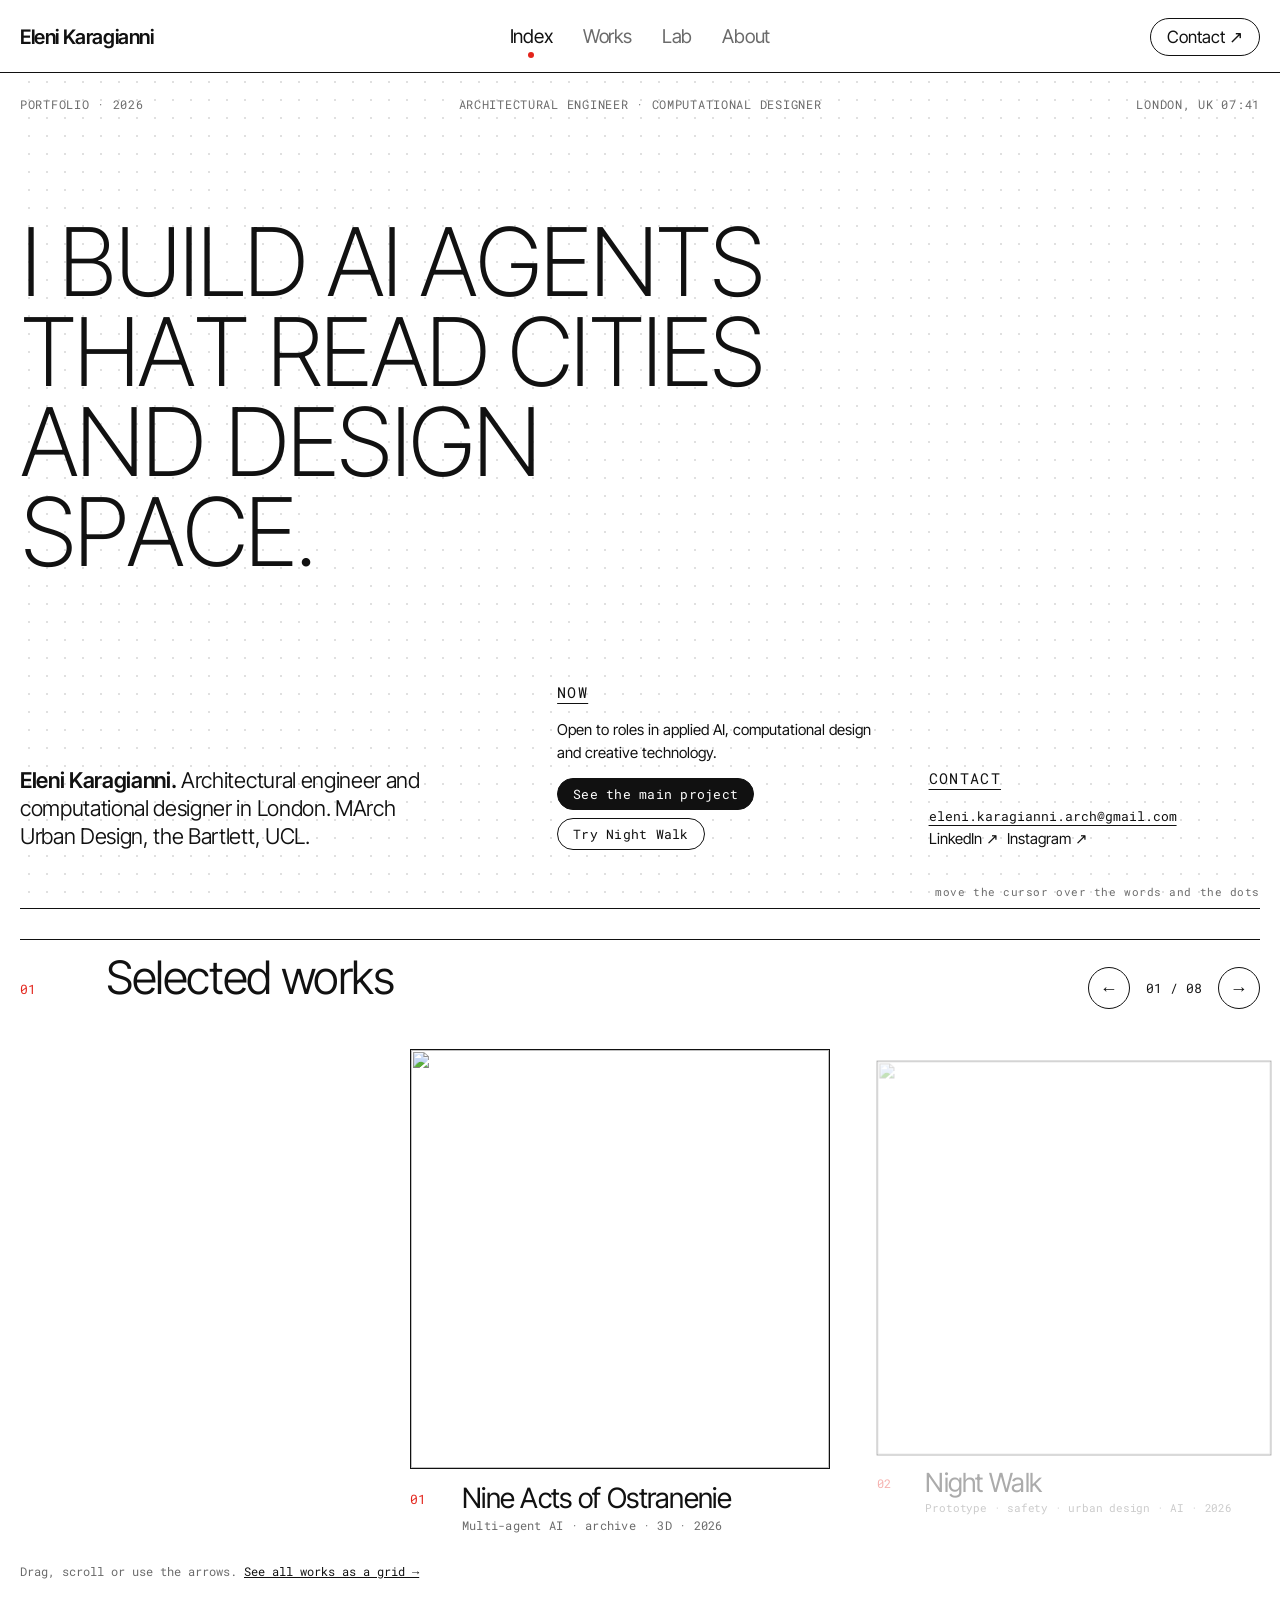
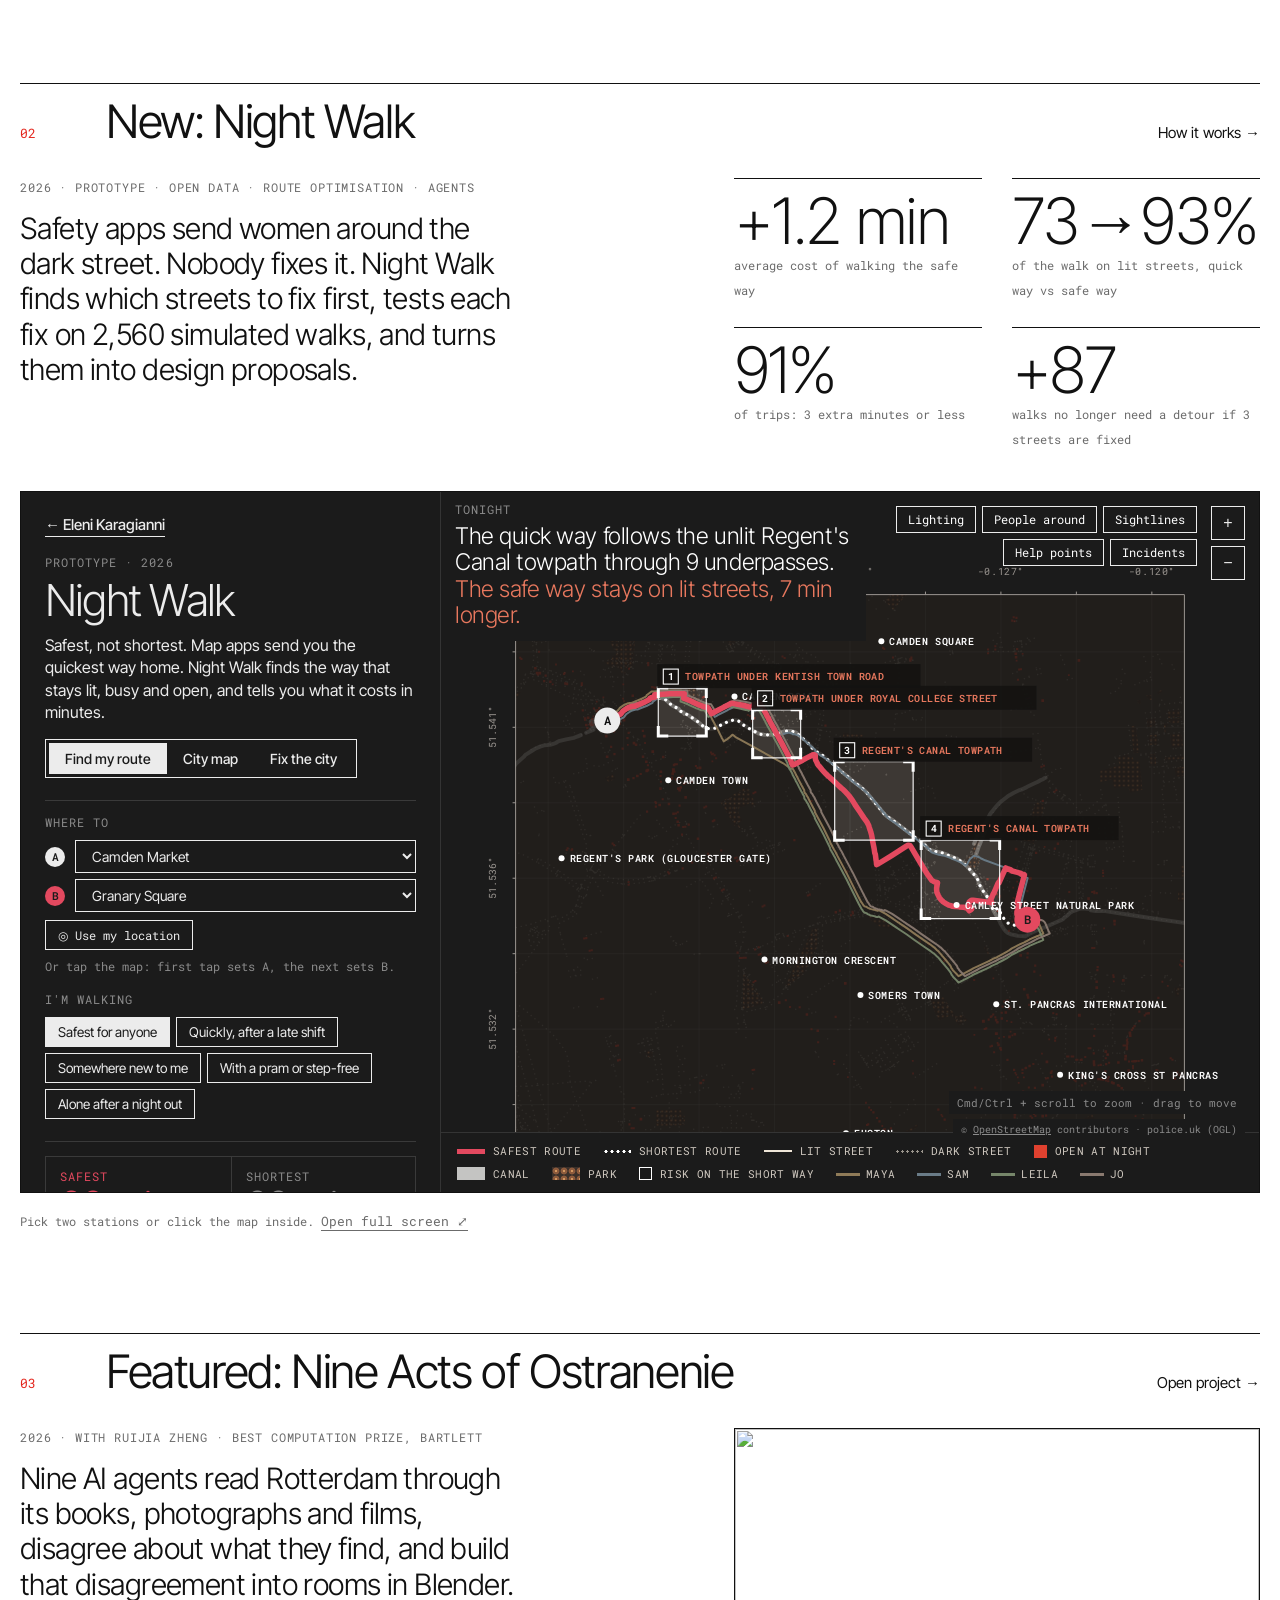
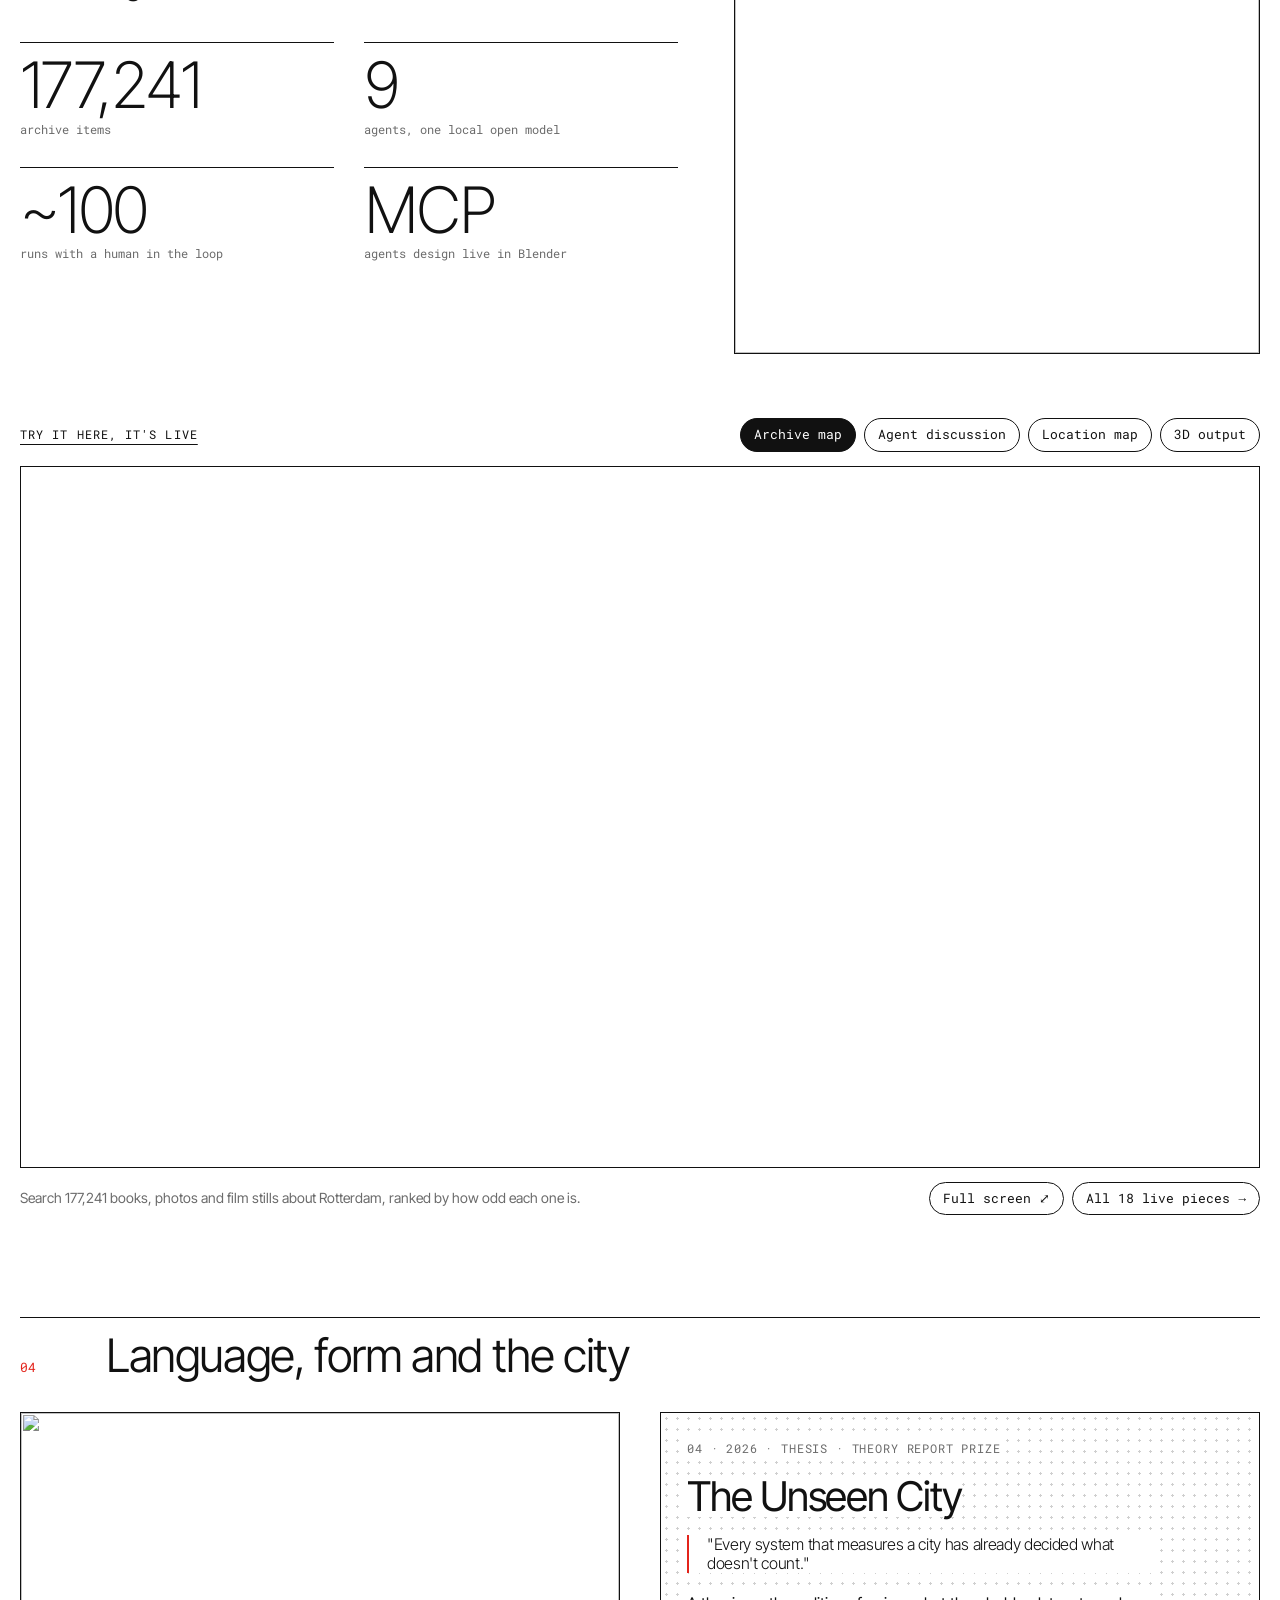
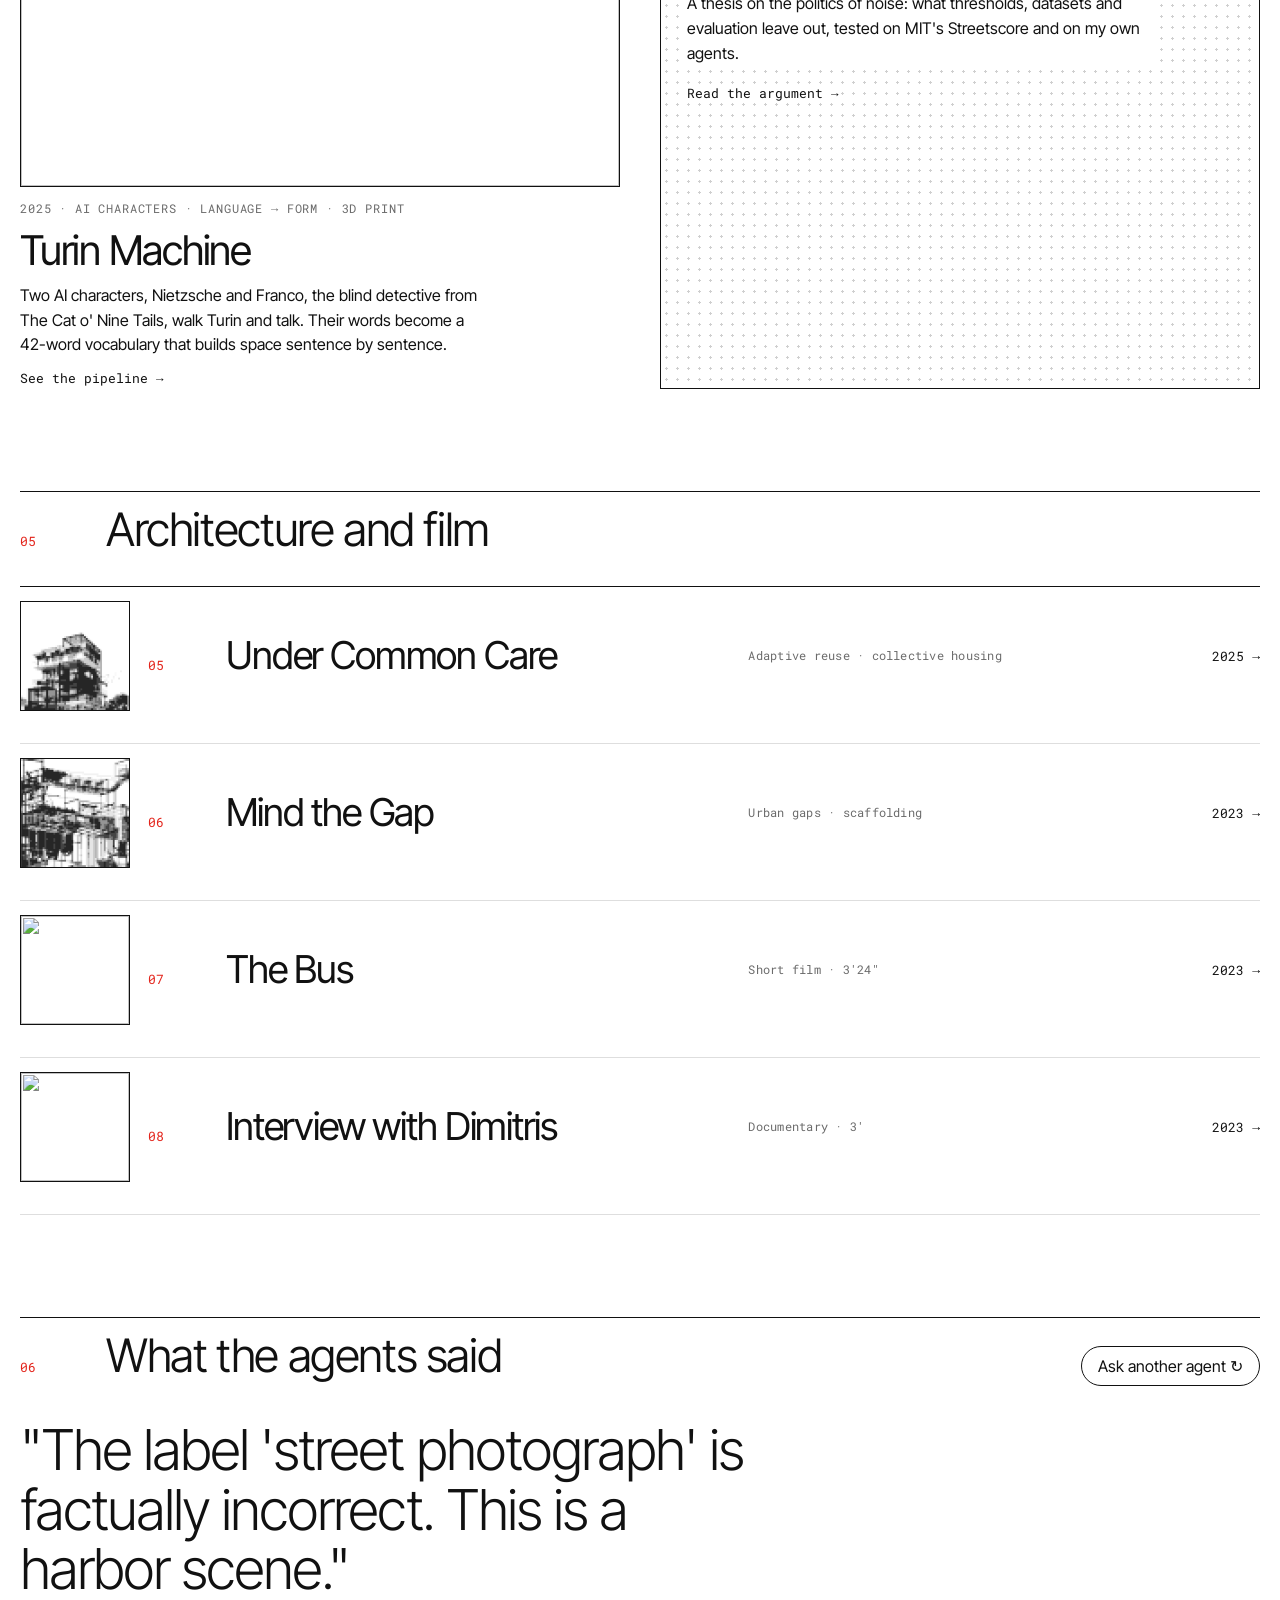
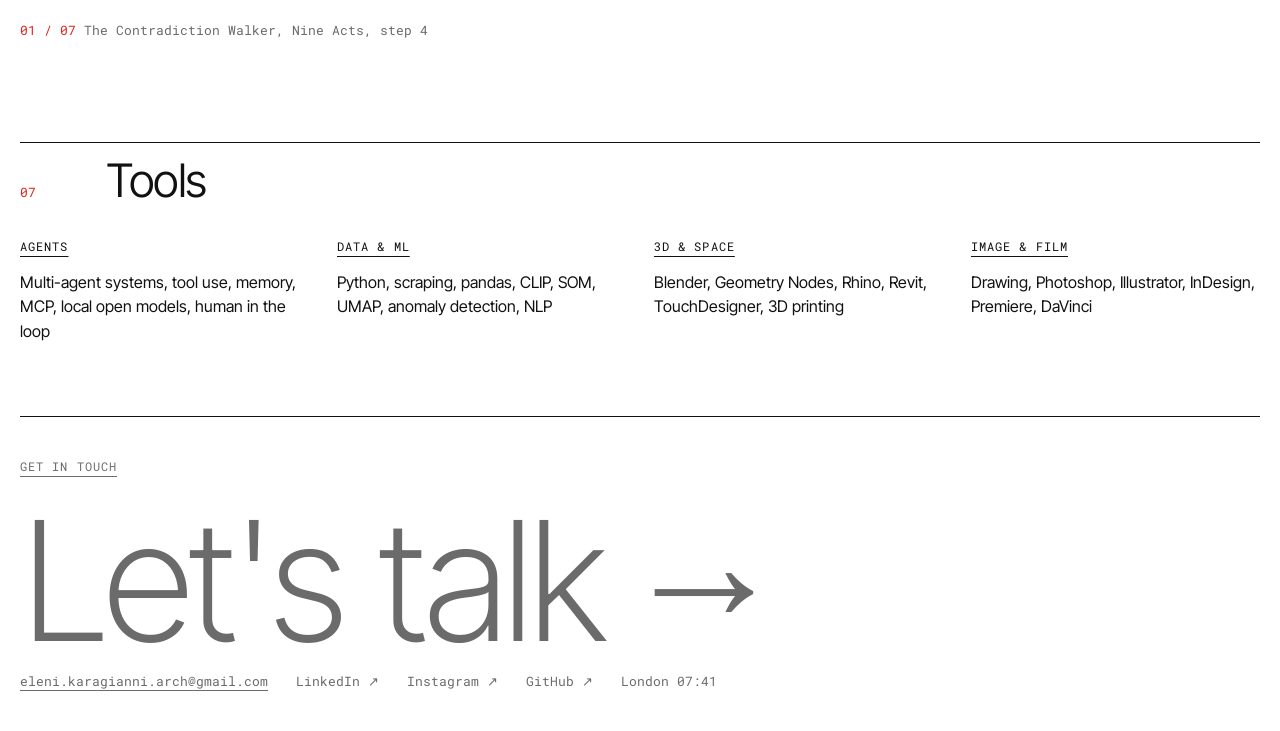
==== index.html @ dd5b9692 "About: new photo, shown whole; CV download is the current AI CV; drawings were made in Greece Co-Aut" ====
<!doctype html>
<html lang="en">
<head>
<meta charset="utf-8">
<meta name="viewport" content="width=device-width,initial-scale=1,viewport-fit=cover">
<title>Eleni Karagianni</title>
<meta name="description" content="Eleni Karagianni: architectural engineer and computational designer in London. AI agents, data pipelines and 3D systems that read cities.">
<meta property="og:type" content="website"><meta property="og:site_name" content="Eleni Karagianni">
<meta property="og:title" content="Eleni Karagianni · architectural engineer and computational designer">
<meta property="og:description" content="AI agents, data pipelines and 3D systems that read cities. London.">
<meta property="og:url" content="https://www.eleni-karagianni.com/"><meta property="og:image" content="https://www.eleni-karagianni.com/og/home.jpg">
<meta property="og:image:width" content="1200"><meta property="og:image:height" content="630"><meta name="twitter:card" content="summary_large_image">
<link rel="icon" href="/favicon.svg" type="image/svg+xml"><link rel="icon" href="/favicon.png" sizes="32x32"><link rel="apple-touch-icon" href="/apple-touch-icon.png">
<link rel="preload" href="fonts/inter-tight-latin-wght-normal.woff2" as="font" type="font/woff2" crossorigin>
<style>
@font-face{font-family:"Inter Tight";font-style:normal;font-display:swap;font-weight:100 900;src:url(fonts/inter-tight-latin-wght-normal.woff2) format("woff2-variations");unicode-range:U+0000-00FF,U+0131,U+0152-0153,U+02BB-02BC,U+02C6,U+02DA,U+02DC,U+0304,U+0308,U+0329,U+2000-206F,U+20AC,U+2122,U+2191,U+2193,U+2212,U+2215,U+FEFF,U+FFFD}
@font-face{font-family:"Inter Tight";font-style:normal;font-display:swap;font-weight:100 900;src:url(fonts/inter-tight-latin-ext-wght-normal.woff2) format("woff2-variations");unicode-range:U+0100-02BA,U+02BD-02C5,U+02C7-02CC,U+02CE-02D7,U+02DD-02FF,U+0304,U+0308,U+0329,U+1D00-1DBF,U+1E00-1E9F,U+1EF2-1EFF,U+2020,U+20A0-20AB,U+20AD-20C0,U+2113,U+2C60-2C7F,U+A720-A7FF}
@font-face{font-family:"Inter Tight";font-style:normal;font-display:swap;font-weight:100 900;src:url(fonts/inter-tight-greek-wght-normal.woff2) format("woff2-variations");unicode-range:U+0370-0377,U+037A-037F,U+0384-038A,U+038C,U+038E-03A1,U+03A3-03FF}
@font-face{font-family:"Roboto Mono";font-style:normal;font-display:swap;font-weight:100 700;src:url(fonts/roboto-mono-latin-wght-normal.woff2) format("woff2-variations");unicode-range:U+0000-00FF,U+0131,U+0152-0153,U+02BB-02BC,U+02C6,U+02DA,U+02DC,U+0304,U+0308,U+0329,U+2000-206F,U+20AC,U+2122,U+2191,U+2193,U+2212,U+2215,U+FEFF,U+FFFD}
@font-face{font-family:"Roboto Mono";font-style:normal;font-display:swap;font-weight:100 700;src:url(fonts/roboto-mono-latin-ext-wght-normal.woff2) format("woff2-variations");unicode-range:U+0100-02BA,U+02BD-02C5,U+02C7-02CC,U+02CE-02D7,U+02DD-02FF,U+1E00-1E9F,U+2020,U+20A0-20AB,U+20AD-20C0,U+2113,U+2C60-2C7F,U+A720-A7FF}
@font-face{font-family:"Roboto Mono";font-style:normal;font-display:swap;font-weight:100 700;src:url(fonts/roboto-mono-greek-wght-normal.woff2) format("woff2-variations");unicode-range:U+0370-0377,U+037A-037F,U+0384-038A,U+038C,U+038E-03A1,U+03A3-03FF}
</style>
<style>
:root{padding-top:env(safe-area-inset-top,0px);padding-bottom:env(safe-area-inset-bottom,0px)}body{margin:0}img{max-width:100%}[hidden]{display:none!important}
/* Layout: a working index, like a film studio's directory. Black on white, one wide heavy face for names, a typewriter face for everything else.
   Deliberately single-theme (black and white print look), so colours are set explicitly. */
:root{
  --paper:#FFFFFF; --ink:#111111; --muted:#5A5A5A; --rule:#111111; --hair:#D4D4D4; --tint:#F3F3F1; --dot:#111111;
  --f-display:"Archivo","Helvetica Neue",Arial,sans-serif;
  --f-mono:"Roboto Mono",ui-monospace,"SFMono-Regular",Menlo,monospace;
  color-scheme:light;
}
*{box-sizing:border-box}
body{background:var(--paper);color:var(--ink);font:300 14px/1.6 var(--f-mono);-webkit-font-smoothing:antialiased}
a{color:inherit}
a:focus-visible,button:focus-visible{outline:2px solid var(--ink);outline-offset:3px}
.wrap{max-width:1180px;margin:0 auto;padding-left:max(16px,env(safe-area-inset-left,0px));padding-right:max(16px,env(safe-area-inset-right,0px))}
.lab{font-weight:500;font-size:12.5px;letter-spacing:.07em;text-transform:uppercase;text-decoration:underline;text-underline-offset:4px;text-decoration-thickness:1.5px;margin:0 0 14px}
.b{font-weight:500}
.up{text-transform:uppercase;letter-spacing:.03em}
.muted{color:var(--muted)}
hr{border:0;border-top:1.5px solid var(--rule);margin:0}
p{margin:0}

/* header */
header.top{padding-block:22px 0}
.bar{display:flex;justify-content:space-between;align-items:baseline;gap:16px;flex-wrap:wrap;padding-bottom:10px;border-bottom:1.5px solid var(--rule)}
.bar a{text-decoration:none}
.bar .home{font-family:var(--f-display);font-weight:500;font-size:15px;letter-spacing:.01em;text-transform:uppercase}
.bar nav{display:flex;gap:18px;font-size:13px}
.bar nav a:hover{text-decoration:underline;text-underline-offset:4px}

/* hero */
.hero{padding-block:44px 36px;display:grid;grid-template-columns:minmax(0,1fr) 260px;gap:32px;align-items:end}
.name{font-family:var(--f-display);font-weight:400;font-size:clamp(40px,8.4vw,104px);line-height:.92;letter-spacing:-.01em;margin:0;text-wrap:balance}
.lede{font-size:clamp(16px,1.7vw,19px);line-height:1.5;max-width:40ch;margin-top:26px;text-wrap:pretty}
.side p{font-size:13px}
@media (max-width:760px){.hero{grid-template-columns:1fr}}

/* index */
.works{padding-block:30px 40px}
.grid{display:grid;grid-template-columns:repeat(4,minmax(0,1fr));gap:28px 22px}
@media (max-width:900px){.grid{grid-template-columns:repeat(3,minmax(0,1fr))}}
@media (max-width:640px){.grid{grid-template-columns:repeat(2,minmax(0,1fr))}}
.card{text-decoration:none;display:grid;gap:9px;min-width:0}
.thumb{position:relative;aspect-ratio:1/1;max-width:100%;background:var(--tint);overflow:hidden}
.thumb img{position:absolute;inset:0;width:100%;height:100%;object-fit:cover;transition:opacity .35s ease}
.thumb img.col{opacity:0}
.card:hover .thumb img.col,.card:focus-visible .thumb img.col{opacity:1}
.thumb.dots{background-color:var(--paper);background-image:radial-gradient(var(--dot) 1.4px,transparent 1.6px);background-size:9px 9px}
.thumb.dots span{position:absolute;left:10px;bottom:8px;background:var(--paper);font-family:var(--f-display);font-weight:500;font-size:22px;line-height:1;padding:4px 6px}
.cap{font-size:12.5px;line-height:1.45}
.cap .t{font-weight:500;text-transform:uppercase;letter-spacing:.02em}
.card:hover .cap .t{text-decoration:underline;text-underline-offset:3px}
.chips{display:flex;flex-wrap:wrap;gap:4px 10px;margin-top:2px;color:var(--muted)}

/* list strip under index */
.stack{display:grid;grid-template-columns:repeat(4,minmax(0,1fr));gap:22px;padding-block:28px 40px}
@media (max-width:760px){.stack{grid-template-columns:repeat(2,minmax(0,1fr))}}
.stack p{font-size:13px}

/* project page */
.proj{padding-block:28px 60px}
.back{font-size:13px;text-decoration:none;display:inline-block;margin-bottom:22px}
.back:hover{text-decoration:underline;text-underline-offset:4px}
.ptitle{font-family:var(--f-display);font-weight:400;font-size:clamp(30px,5.6vw,66px);line-height:.95;margin:6px 0 0;text-wrap:balance}
.pmeta{display:flex;flex-wrap:wrap;gap:6px 22px;margin-top:16px;font-size:13px}
.plede{font-size:clamp(16px,1.6vw,19px);line-height:1.5;max-width:52ch;margin-top:22px;text-wrap:pretty}
.builders{margin-top:30px;border:1.5px solid var(--rule);display:grid;grid-template-columns:repeat(4,minmax(0,1fr))}
.builders>div{padding:16px 18px;border-right:1px solid var(--hair);min-width:0}
.builders>div:last-child{border-right:0}
.builders .lab{margin-bottom:8px;text-decoration:none;font-size:11.5px}
.builders p,.builders li{font-size:13px}
.builders ul{margin:0;padding:0;list-style:none;display:grid;gap:2px}
@media (max-width:860px){.builders{grid-template-columns:repeat(2,minmax(0,1fr))}.builders>div:nth-child(2){border-right:0}.builders>div:nth-child(-n+2){border-bottom:1px solid var(--hair)}}
@media (max-width:480px){.builders{grid-template-columns:1fr}.builders>div{border-right:0;border-bottom:1px solid var(--hair)}.builders>div:last-child{border-bottom:0}}
.btns{display:flex;flex-wrap:wrap;gap:8px}
.btn{display:inline-block;font:500 12.5px var(--f-mono);text-decoration:none;border:1.5px solid var(--ink);padding:6px 11px;background:var(--ink);color:var(--paper);letter-spacing:.02em}
.btn.ghost{background:var(--paper);color:var(--ink)}
.btn:hover{background:var(--paper);color:var(--ink)}
.btn.ghost:hover{background:var(--ink);color:var(--paper)}
.btn.off{border-style:dashed;background:var(--paper);color:var(--muted);cursor:default}
.hero-img{margin:34px 0 0}
.hero-img img{width:100%;display:block;max-height:640px;object-fit:cover}
.hero-img figcaption{font-size:12px;color:var(--muted);margin-top:8px}
.sec{margin-top:46px;display:grid;grid-template-columns:200px minmax(0,1fr);gap:24px}
@media (max-width:760px){.sec{grid-template-columns:1fr;gap:6px}}
.sec .body{max-width:70ch;min-width:0}
.sec .body p+p{margin-top:12px}
.sec ul.pts{margin:0;padding-left:18px;display:grid;gap:8px}
.nums{display:grid;grid-template-columns:repeat(auto-fit,minmax(150px,1fr));gap:18px;border-top:1px solid var(--hair);padding-top:16px}
.nums b{display:block;font-family:var(--f-display);font-weight:500;font-size:30px;line-height:1;font-variant-numeric:tabular-nums}
.nums span{font-size:12.5px;color:var(--muted)}

/* pipeline */
.pipe{display:grid;grid-template-columns:repeat(5,minmax(0,1fr) auto);grid-template-columns:minmax(0,1fr) auto minmax(0,1fr) auto minmax(0,1fr) auto minmax(0,1fr) auto minmax(0,1fr);align-items:stretch}
.pipe .step{border:1.5px solid var(--ink);padding:10px 12px;font-size:12.5px;min-width:0}
.pipe .step b{display:block;font-weight:500;text-transform:uppercase;letter-spacing:.02em;font-size:11.5px;margin-bottom:3px}
.pipe .arr{align-self:center;padding:0 6px;font-weight:500}
@media (max-width:760px){.pipe{display:flex;flex-direction:column}.pipe .arr{transform:rotate(90deg);align-self:flex-start;padding:2px 14px}}

/* findings chart */
.chart{display:grid;gap:14px}
.metric .mh{display:flex;justify-content:space-between;gap:12px;font-size:12.5px;margin-bottom:5px}
.metric .row{display:grid;grid-template-columns:62px minmax(0,1fr) 54px;gap:8px;align-items:center;font-size:12px}
.metric .track{height:12px;background:var(--tint);position:relative}
.metric .fill{position:absolute;inset:0 auto 0 0;background:var(--ink)}
.metric .fill.norm{background:repeating-linear-gradient(90deg,var(--ink) 0 2px,transparent 2px 5px)}
.metric .v{text-align:right;font-variant-numeric:tabular-nums}

/* agents */
.agents{display:grid;grid-template-columns:repeat(3,minmax(0,1fr));gap:0;border-top:1px solid var(--hair);border-left:1px solid var(--hair)}
.agents div{border-right:1px solid var(--hair);border-bottom:1px solid var(--hair);padding:12px 14px;font-size:12.5px;min-width:0}
.agents div b{display:block;font-weight:500;text-transform:uppercase;font-size:12px;letter-spacing:.02em}
@media (max-width:640px){.agents{grid-template-columns:1fr}}

/* contradiction path */
.path{display:grid;gap:0}
.node{display:grid;grid-template-columns:44px minmax(0,1fr) 120px;gap:12px;align-items:center;padding:10px 0;border-bottom:1px solid var(--hair);font-size:13px}
.node:first-child{border-top:1px solid var(--hair)}
.node .i{font-family:var(--f-display);font-weight:500;font-size:18px}
.node .sc{display:grid;gap:3px;font-size:12px;text-align:right;font-variant-numeric:tabular-nums}
.node .bar2{height:6px;background:var(--tint);position:relative}
.node .bar2 i{position:absolute;inset:0 auto 0 0;background:var(--ink)}
.quote{font-size:clamp(17px,2vw,22px);line-height:1.45;border-left:3px solid var(--ink);padding:4px 0 4px 18px;max-width:46ch}

/* words */
.seq{display:flex;flex-wrap:wrap;gap:6px}
.seq span{border:1.5px solid var(--ink);padding:3px 8px;font-size:12.5px}
.seq span.on{background:var(--ink);color:var(--paper)}
.behav{display:grid;grid-template-columns:repeat(3,minmax(0,1fr));gap:14px}
.behav div{border-top:1.5px solid var(--ink);padding-top:8px;font-size:12.5px}
@media (max-width:560px){.behav{grid-template-columns:1fr}}

/* about */
.about{padding-block:40px 30px;display:grid;grid-template-columns:minmax(0,1fr) minmax(0,1fr) minmax(0,1fr);gap:28px}
@media (max-width:860px){.about{grid-template-columns:1fr 1fr}}
@media (max-width:560px){.about{grid-template-columns:1fr}}
.about .item{margin-bottom:12px;font-size:13px}
.about .intro{font-size:15px;line-height:1.6;grid-column:1/-1;max-width:62ch}
.contact{padding-block:30px 60px;display:grid;grid-template-columns:minmax(0,1fr) auto;gap:24px;align-items:end}
@media (max-width:640px){.contact{grid-template-columns:1fr}}
.contact .big{font-family:var(--f-display);font-weight:500;font-size:clamp(20px,3.6vw,40px);line-height:1.05;text-transform:uppercase;user-select:all;overflow-wrap:anywhere}
.copy{font:500 12.5px var(--f-mono);border:1.5px solid var(--ink);background:var(--paper);color:var(--ink);padding:6px 11px;cursor:pointer}
footer{padding-block:18px 30px;font-size:12px;color:var(--muted);border-top:1.5px solid var(--rule)}

/* intro */
.opener{padding-block:46px 40px;display:grid;grid-template-columns:minmax(0,1.7fr) minmax(0,1fr);gap:36px;align-items:end}
@media (max-width:820px){.opener{grid-template-columns:1fr}}
.claim{font-family:var(--f-display);font-weight:400;font-size:clamp(34px,5.6vw,76px);line-height:.95;letter-spacing:-.01em;margin:0;text-wrap:balance}
.intro-side p{font-size:14px}
/* featured: inverted band */
.feature{background:var(--ink);color:var(--paper);margin-inline:calc(-1*max(16px,env(safe-area-inset-left,0px)));padding-inline:max(16px,env(safe-area-inset-left,0px))}
.f-in{padding-block:40px 44px;display:grid;gap:28px}
.f-k{font-size:12px;letter-spacing:.06em;text-transform:uppercase;font-weight:500;opacity:.8}
.f-k.dark{opacity:1;color:var(--muted)}
.f-t{font-family:var(--f-display);font-weight:400;font-size:clamp(30px,5vw,64px);line-height:.95;margin:8px 0 0;text-wrap:balance}
.f-l{font-size:clamp(15px,1.5vw,18px);line-height:1.5;max-width:56ch;margin-top:16px}
.f-live{display:grid;grid-template-columns:repeat(2,minmax(0,1fr));gap:20px}
@media (max-width:760px){.f-live{grid-template-columns:1fr}}
.lv{border:1.5px solid var(--paper);background:var(--ink);min-width:0;display:flex;flex-direction:column}
.lv-bar{display:flex;align-items:center;gap:8px;padding:7px 10px;border-bottom:1.5px solid var(--paper);font-size:12px}
.lv-bar a{margin-left:auto;text-decoration:none}
.lv-dot{width:8px;height:8px;border-radius:50%;background:#3BD16F;box-shadow:0 0 0 3px rgba(59,209,111,.25)}
.lv-url{overflow:hidden;text-overflow:ellipsis;white-space:nowrap}
.lv iframe{width:100%;height:380px;border:0;background:#fff;display:block}
.lv-prev{position:relative;display:grid;place-items:center;height:300px;text-decoration:none;background-color:var(--ink);background-image:radial-gradient(rgba(255,255,255,.55) 1.3px,transparent 1.5px);background-size:10px 10px;overflow:hidden}
.lv-prev img{position:absolute;inset:0;width:100%;height:100%;object-fit:cover}
.lv-go{position:relative;background:var(--paper);color:var(--ink);font-weight:500;font-size:13px;padding:9px 14px;border:1.5px solid var(--paper)}
.lv-prev:hover .lv-go{background:var(--ink);color:var(--paper)}
.lv-cap{padding:12px 12px 14px;font-size:13px;border-top:1.5px solid var(--paper)}
.f-nums{display:grid;grid-template-columns:repeat(4,minmax(0,1fr));gap:18px;border-top:1px solid rgba(255,255,255,.35);padding-top:18px}
@media (max-width:640px){.f-nums{grid-template-columns:repeat(2,minmax(0,1fr))}}
.f-nums b{display:block;font-family:var(--f-display);font-weight:500;font-size:28px;line-height:1}
.f-nums span{font-size:12.5px;opacity:.8}
.btn.inv{background:var(--paper);color:var(--ink);border-color:var(--paper);justify-self:start}
.btn.inv:hover{background:var(--ink);color:var(--paper)}
/* pair */
.pair{display:grid;grid-template-columns:repeat(2,minmax(0,1fr));gap:22px;padding-block:40px}
@media (max-width:760px){.pair{grid-template-columns:1fr}}
.big-card{text-decoration:none;border:1.5px solid var(--ink);padding:18px;display:flex;flex-direction:column;gap:10px;min-width:0}
.big-card:hover .more{text-decoration:underline;text-underline-offset:4px}
.bc-img{aspect-ratio:16/10;overflow:hidden;margin:-18px -18px 6px;border-bottom:1.5px solid var(--ink)}
.bc-img img{width:100%;height:100%;object-fit:cover;display:block}
.bc-t{font-family:var(--f-display);font-weight:400;font-size:clamp(22px,2.6vw,32px);line-height:1;margin:0}
.big-card p{font-size:13.5px}
.big-card .pull{font-size:clamp(18px,2vw,24px);line-height:1.35;border-left:3px solid var(--ink);padding-left:14px;margin-block:8px}
.big-card.text{background-image:radial-gradient(var(--hair) 1.2px,transparent 1.4px);background-size:10px 10px}
.big-card.text>*{background:var(--paper)}
.more{margin-top:auto;font-weight:500;font-size:13px}
/* directory list */
.also{padding-block:6px 30px}
.dir{border-top:1.5px solid var(--ink)}
.dir-row{display:grid;grid-template-columns:64px 44px minmax(0,1.3fr) minmax(0,1fr) 80px;align-items:center;gap:12px;padding:12px 0;border-bottom:1px solid var(--hair);text-decoration:none;font-size:13.5px;align-items:baseline}
.dir-row:hover{background:var(--tint)}
.dn{color:var(--muted)} .dt{font-weight:500;text-transform:uppercase;letter-spacing:.02em} .dk{color:var(--muted)} .dy{text-align:right}
@media (max-width:560px){.dir-row{grid-template-columns:56px 36px minmax(0,1fr) 56px}.dk{display:none}}

.ht{position:relative;overflow:hidden}
.ht img{position:absolute;inset:0;width:100%;height:100%;object-fit:cover;transition:opacity .35s ease}
.ht img.col{opacity:0}
.big-card:hover .ht img.col,.f-img:hover img.col,.f-img:focus-visible img.col,.dir-row:hover .thumb img.col{opacity:1}
.f-top{display:grid;grid-template-columns:minmax(0,1fr) 300px;gap:28px;align-items:end}
@media (max-width:760px){.f-top{grid-template-columns:1fr}}
.f-img{display:block;aspect-ratio:1/1;max-width:100%;border:1.5px solid var(--paper)}
.dthumb .thumb{width:64px}
.dthumb .thumb.dots span{font-size:11px;left:4px;bottom:4px;padding:2px 3px}
@media (max-width:560px){.dthumb .thumb{width:56px}}

.demos{border-top:1.5px solid var(--ink)}
.demo{display:grid;grid-template-columns:40px minmax(0,1fr) 84px;gap:12px;padding:11px 0;border-bottom:1px solid var(--hair);text-decoration:none;font-size:13px;align-items:baseline}
.demo:hover{background:var(--tint)}
.demo .dn{color:var(--muted)} .demo .go{text-align:right;font-weight:500}
.f-more{display:flex;flex-wrap:wrap;gap:6px 14px;font-size:12.5px;align-items:baseline}
.f-more span{opacity:.75}
.f-more a{text-underline-offset:3px}
@media (prefers-reduced-motion:reduce){.thumb img,.ht img{transition:none}}


/* ===== v4: Bricolage Grotesque for type, Roboto Mono for labels, halftone dots, red accent ===== */
:root{--red:#E3241B;--f-display:"Inter Tight","Helvetica Neue",Arial,sans-serif;--f-text:"Inter Tight","Helvetica Neue",Arial,sans-serif;--muted:#6B6B6B;--hair:#DEDEDE;--gut:max(20px,env(safe-area-inset-left,0px))}
body{font:400 16px/1.55 var(--f-text);overflow-x:hidden}
::selection{background:var(--red);color:#fff}
.wrap{max-width:none;padding-left:var(--gut);padding-right:var(--gut)}
.lab,.f-k,.pv-k,.meta .r>span:first-child,.k-no,.k-kd,.k-ht,.k-n,.k-hint,.ctrl2,.k-tabs,.dn,.dy,.metric,.node .sc,.nums span,.k-nums span,.seq span,.btn,.copy,.k-copy,.k-under,.k-yr,.card2 .tag2,.th-bar{font-family:var(--f-mono)}
.lab{font-weight:400;font-size:12px;letter-spacing:.09em;text-decoration-thickness:1px;text-underline-offset:5px}
.f-k{font-size:12px;font-weight:400;letter-spacing:.07em}
.btn{font-weight:400;border-width:1px}
h1,h2,h3{font-family:var(--f-display);font-weight:400;letter-spacing:-.03em}
.nums b,.f-nums b{font-family:var(--f-display);font-weight:300;font-size:40px;letter-spacing:-.03em}
.pipe .step,.agents div,.behav div,.node{font-size:14px}
.pipe .step{border-width:1px}
.metric .row{grid-template-columns:84px minmax(0,1fr) 62px;font-size:12px}
.metric .mh{font-size:14px}
.quote{font-family:var(--f-display);font-size:clamp(20px,2.2vw,28px);font-weight:300;line-height:1.3;border-left-width:2px}
/* header */
.frame-top{position:sticky;top:env(safe-area-inset-top,0px);z-index:40;background:rgba(255,255,255,.92);backdrop-filter:blur(8px);-webkit-backdrop-filter:blur(8px);display:grid;grid-template-columns:1fr auto 1fr;align-items:center;gap:16px;padding:18px var(--gut) 16px;margin-inline:calc(-1*var(--gut));border-bottom:1px solid var(--ink)}
body::before{content:"";position:fixed;inset:0 0 auto;height:env(safe-area-inset-top,0px);z-index:41;background:var(--paper)}
.frame-top .disc{font-family:var(--f-display);font-size:20px;font-weight:600;letter-spacing:-.02em;text-decoration:none}
.frame-top nav{display:flex;gap:30px}
.frame-top nav a{font-family:var(--f-display);font-size:19px;font-weight:400;letter-spacing:-.01em;text-decoration:none;color:var(--muted);position:relative;transition:color .2s}
.frame-top nav a::after{content:"";position:absolute;left:50%;bottom:-6px;width:6px;height:6px;border-radius:50%;background:var(--red);transform:translateX(-50%) scale(0);transition:transform .25s}
.frame-top nav a.on{color:var(--ink)}.frame-top nav a.on::after,.frame-top nav a:hover::after{transform:translateX(-50%) scale(1)}
.frame-top nav a:hover{color:var(--ink)}
.frame-top .msg{justify-self:end;font-family:var(--f-display);font-size:17px;text-decoration:none;border:1px solid var(--ink);border-radius:99px;padding:5px 16px;transition:background .2s,color .2s}
.frame-top .msg:hover{background:var(--red);border-color:var(--red);color:#fff}
/* hero */
.k-hero{position:relative;min-height:calc(100svh - 64px);display:grid;grid-template-rows:auto 1fr auto auto;gap:24px;padding-block:22px 34px;border-bottom:1px solid var(--ink)}
.k-hero>*{position:relative;z-index:1;min-width:0}
#dots{position:absolute;inset:0;width:100%;height:100%;z-index:0;pointer-events:none}
.k-ht{display:flex;justify-content:space-between;gap:16px;font-size:12px;letter-spacing:.06em;text-transform:uppercase;color:var(--muted)}
.k-name{align-self:center;margin:0;font-size:clamp(44px,7.4vw,124px);line-height:.95;font-weight:250;letter-spacing:-.04em;text-transform:uppercase;max-width:15ch}
.k-name .w{display:inline-block;white-space:nowrap}
.k-name .ch{display:inline-block;transition:font-variation-settings .35s cubic-bezier(.2,.8,.2,1),color .3s}
.k-name .ch.hot{color:var(--red)}
.k-hrow{display:grid;grid-template-columns:minmax(0,1.5fr) minmax(0,1fr) minmax(0,1fr);gap:40px;align-items:end}
.k-hrow p{font-size:15px}
.k-claim{font-family:var(--f-display);font-size:clamp(19px,1.7vw,25px)!important;line-height:1.3;letter-spacing:-.015em;font-weight:350;max-width:32ch}.k-claim b{font-weight:600}
.k-hrow a{text-decoration:none}.k-hrow a:hover{color:var(--red)}
.k-copy{font:inherit;font-family:var(--f-mono);font-size:13px;background:none;border:0;padding:0;cursor:pointer;color:inherit;text-decoration:underline;text-underline-offset:4px;text-decoration-thickness:1px}
.k-copy:hover{color:var(--red)}
.k-hint{position:absolute!important;right:0;bottom:8px;font-size:11px;color:var(--muted);letter-spacing:.05em}
/* sections */
.k-s{padding-block:30px 72px}
.k-sh{display:grid;grid-template-columns:70px minmax(0,1fr) auto;gap:16px;align-items:baseline;border-top:1px solid var(--ink);padding-top:14px;margin-bottom:34px}
.k-s:first-of-type .k-sh{border-top:0}
.k-n{font-size:13px;color:var(--red)}
.k-sh h2{margin:0;font-size:clamp(30px,3.6vw,54px);line-height:1;font-weight:350}
.k-r{font-size:15px}.k-r a{text-decoration:none}.k-r a:hover{color:var(--red)}
.ctrl2{display:flex;gap:16px;align-items:center;font-size:13px}
.ctrl2 button,.k-lnk{font:inherit;background:none;border:1px solid var(--ink);border-radius:99px;width:42px;height:42px;font-size:18px;cursor:pointer;color:var(--ink);transition:background .2s,color .2s,border-color .2s}
.k-lnk{width:auto;height:auto;padding:7px 16px;font-family:var(--f-display);font-size:16px}
.ctrl2 button:hover,.k-lnk:hover{background:var(--red);border-color:var(--red);color:#fff}
/* rail */
.k-rail{display:flex;gap:34px;overflow-x:auto;scroll-snap-type:x mandatory;scrollbar-width:none;padding:6px calc(50% - 210px) 10px;margin-inline:calc(-1*var(--gut));cursor:grab;user-select:none}
.k-rail::-webkit-scrollbar{display:none}
.k-rail.drag{scroll-snap-type:none;cursor:grabbing}
.k-rail.drag a{pointer-events:none}
.k-rail .k-wc{flex:0 0 420px;scroll-snap-align:center;opacity:.35;transform:scale(.94);transform-origin:center 40%;transition:opacity .6s ease,transform .6s cubic-bezier(.2,.8,.2,1)}
.k-rail .k-wc.on,.k-rail .k-wc:hover{opacity:1;transform:none}
.k-under{margin-top:18px;font-size:12px;color:var(--muted)}.k-under a{color:var(--ink)}
.k-wc{text-decoration:none;display:grid;gap:14px;align-content:start;min-width:0}
.k-pic{position:relative;display:block;aspect-ratio:1/1;background:#fff;overflow:hidden}
.k-pic.wide{aspect-ratio:16/10}
.k-pic img{position:absolute;inset:0;width:100%;height:100%;object-fit:cover;display:block}
.k-dots{position:absolute;inset:0;background-image:radial-gradient(#111 1.4px,transparent 1.6px);background-size:9px 9px}
.k-info~.k-dots,.k-dots:has(+.k-info){background-image:radial-gradient(#c9c9c9 1.2px,transparent 1.4px);background-size:11px 11px}
.k-pic{border:1px solid var(--ink)}
.k-cap{display:grid;grid-template-columns:44px minmax(0,1fr);gap:2px 8px}
.k-no{font-size:13px;color:var(--red);grid-row:span 2;padding-top:6px}
.k-tt{font-family:var(--f-display);font-size:28px;line-height:1.08;letter-spacing:-.025em;font-weight:400}
.k-kd{font-size:12px;color:var(--muted);letter-spacing:.02em}
.k-wc:hover .k-tt{color:var(--red)}
/* featured */
.k-fx{display:grid;grid-template-columns:minmax(0,1.25fr) minmax(0,1fr);gap:56px;align-items:start}
.k-big{font-family:var(--f-display);font-size:clamp(22px,2.3vw,34px);line-height:1.2;letter-spacing:-.02em;font-weight:330;margin-top:14px;max-width:30ch}
.k-nums{display:grid;grid-template-columns:repeat(2,minmax(0,1fr));gap:26px 30px;margin-top:40px}
.k-nums div{border-top:1px solid var(--ink);padding-top:12px}
.k-nums b{display:block;font-family:var(--f-display);font-weight:250;font-size:clamp(44px,5vw,76px);line-height:.95;letter-spacing:-.04em}
.k-nums span{font-size:12px;color:var(--muted)}
.k-nw{margin-top:40px;height:min(86vh,820px)}
.k-fx-i{display:block;position:relative;aspect-ratio:1/1;border:1px solid var(--ink);overflow:hidden}.k-fx-i img{position:absolute;inset:0;width:100%;height:100%;object-fit:cover}.k-fx-i img.col{opacity:0;transition:opacity .4s}
.k-try{margin-top:64px;display:grid;gap:14px}
.k-tryh{display:flex;justify-content:space-between;align-items:baseline;gap:16px;flex-wrap:wrap}
.k-tryh .lab{margin:0}
.k-tabs{display:flex;gap:8px;flex-wrap:wrap;margin:0}
.k-tabs button,.k-tabs a{font:inherit;font-size:12.5px;background:none;border:1px solid var(--ink);border-radius:99px;padding:6px 13px;cursor:pointer;color:var(--ink);text-decoration:none;transition:background .2s,color .2s,border-color .2s}
.k-tabs button.on{background:var(--ink);color:#fff}
.k-tabs button:hover,.k-tabs a:hover{background:var(--red);border-color:var(--red);color:#fff}
.k-frame{height:min(78vh,760px);border:1px solid var(--ink);position:relative;background:var(--tint);overflow:hidden}
.k-frame iframe{width:100%;height:100%;border:0;display:block;background:#fff}
.k-fb{position:absolute;inset:0;display:grid;place-items:center}.k-fb img{position:absolute;inset:0;width:100%;height:100%;object-fit:cover;object-position:top}.k-fb .btn{position:relative}
#lbd{font-size:14px;color:var(--muted);max-width:70ch}
/* pair */
.k-pair{display:grid;grid-template-columns:repeat(2,minmax(0,1fr));gap:40px}
.k-pc{text-decoration:none;display:grid;gap:12px;align-content:start}
.k-pc>span:not(.k-pic):not(.f-k):not(.k-pt):not(.k-more){font-size:16px;max-width:52ch}
.k-pt{font-family:var(--f-display);font-size:clamp(30px,3.2vw,46px);line-height:1;letter-spacing:-.03em}
.k-pc:hover .k-pt{color:var(--red)}
.k-pic img.col{opacity:0;transition:opacity .4s ease}
.k-wc:hover .k-pic img.col,.k-row:hover .k-pic img.col,.k-pc:hover .k-pic img.col,.k-fx-i:hover img.col{opacity:1}
.k-box{border:1px solid var(--ink);padding:26px;background-image:radial-gradient(#cfcfcf 1.2px,transparent 1.4px);background-size:11px 11px;gap:18px}
.k-info{position:absolute;inset:0;padding:clamp(14px,2.2vw,28px);display:flex;flex-direction:column;gap:14px;overflow:hidden}
.k-info>span{background:#fff;align-self:flex-start}
.k-info .k-bq{font-size:clamp(18px,1.9vw,30px)}.k-info .k-bd{font-size:clamp(13px,1.05vw,16px)}
.pv-img .k-info{gap:24px;padding:clamp(20px,3vw,44px)}.pv-img .k-info .k-bq{font-size:clamp(28px,3.2vw,48px);line-height:1.12}.pv-img .k-info .k-bd{font-size:18px}
.k-rail .k-info .k-bq,.k-grid .k-info .k-bq{font-size:clamp(17px,1.6vw,24px)}
.k-pic:has(.k-info),.k-box{transition:background-color .4s ease,border-color .4s ease}
.k-pic:has(.k-info) .k-dots{transition:opacity .4s ease}
.k-wc:hover .k-pic:has(.k-info),.k-box:hover{background-color:#FF3131;background-image:none;border-color:#FF3131}
.k-wc:hover .k-pic:has(.k-info) .k-dots{opacity:0}
.k-wc:hover .k-info .k-bq,.k-box:hover .k-bq{border-left-color:#111}
.k-box:hover .k-pt{color:var(--ink)}
.pv-img:has(.k-info){background:#FF3131;border-color:#FF3131}.pv-img:has(.k-info) .k-dots{display:none}.pv-img .k-info .k-bq{border-left-color:#111}
.k-box>span{background:#fff;justify-self:start}
.k-box .k-more{margin-top:auto}
.k-bq{font-family:var(--f-display);font-size:clamp(24px,2.4vw,36px);line-height:1.2;letter-spacing:-.02em;font-weight:300;border-left:2px solid var(--red);padding-left:18px}
.k-bd{font-size:16px;max-width:52ch}
.pv-cap{font-size:12px;color:var(--muted);margin-top:8px;font-family:var(--f-mono)}
.k-pq{position:absolute;left:22px;right:22px;bottom:22px;background:#fff;padding:14px 16px;font-family:var(--f-display);font-size:clamp(18px,1.8vw,24px);line-height:1.25;letter-spacing:-.015em}
.k-more{font-family:var(--f-mono);font-size:12.5px}
/* list */
.k-list{border-top:1px solid var(--ink)}
.k-row{display:grid;grid-template-columns:110px 60px minmax(0,1fr) minmax(0,.8fr) 90px;gap:18px;align-items:center;padding:14px 0;border-bottom:1px solid var(--hair);text-decoration:none;transition:padding .35s cubic-bezier(.2,.8,.2,1)}
.k-row .k-pic.sm{width:110px}
.k-row .k-no{padding:0}
.k-rt{font-family:var(--f-display);font-size:clamp(26px,3vw,44px);letter-spacing:-.03em;line-height:1.05}
.k-yr{text-align:right;font-size:13px}
.k-row:hover{padding-left:14px}.k-row:hover .k-rt{color:var(--red)}
/* quote */
.k-quote{margin:0;display:grid;gap:22px}
.k-quote blockquote{margin:0;font-family:var(--f-display);font-size:clamp(30px,4.4vw,68px);line-height:1.05;letter-spacing:-.035em;font-weight:300;max-width:22ch}
.k-quote figcaption{font-family:var(--f-mono);font-size:13px;color:var(--muted)}
.k-quote.in blockquote{animation:qin .6s cubic-bezier(.2,.8,.2,1)}
@keyframes qin{from{opacity:0;transform:translateY(14px)}to{opacity:1;transform:none}}
.k-tools{display:grid;grid-template-columns:repeat(4,minmax(0,1fr));gap:28px}.k-tools p:not(.lab){font-size:16px}
/* footer */
.k-foot{border-top:1px solid var(--ink);padding-block:40px 40px;display:grid;gap:16px}
.k-mail{font-family:var(--f-display);font-size:clamp(64px,13vw,220px);line-height:.9;letter-spacing:-.05em;font-weight:250;text-decoration:none;display:inline-flex;gap:.12em;align-items:baseline;transition:font-variation-settings .5s,color .3s}
.k-mail:hover{color:var(--red);font-variation-settings:"wght" 600}
.k-arr{display:inline-block;transition:transform .4s cubic-bezier(.2,.8,.2,1)}.k-mail:hover .k-arr{transform:translateX(.18em)}
.k-fl{display:flex;flex-wrap:wrap;gap:10px 28px;font-family:var(--f-mono);font-size:13px;align-items:baseline}
.k-fl a{text-decoration:none}.k-fl a:hover{color:var(--red)}
/* pages */
.k-pg{padding-block:34px 70px}
.k-pgh{display:flex;justify-content:space-between;align-items:end;gap:20px;flex-wrap:wrap;margin-bottom:40px;padding-bottom:18px;border-bottom:1px solid var(--ink)}
.k-pgt{margin:0;font-size:clamp(64px,12vw,200px);line-height:.85;font-weight:250;letter-spacing:-.05em}
.k-pgt sup{font-family:var(--f-mono);font-size:14px;letter-spacing:0;color:var(--red);vertical-align:top;margin-left:8px;position:relative;top:.6em}
.k-grid{display:grid;grid-template-columns:repeat(3,minmax(0,1fr));gap:56px 34px}
.k-grid .k-wc{transition:opacity .4s}.k-grid .k-wc.out{opacity:.12;pointer-events:none}
.k-ab{display:grid;grid-template-columns:minmax(0,1.4fr) minmax(0,1fr);gap:56px;align-items:start}
.k-ab .k-big{margin-top:0;max-width:26ch}
.k-body{font-size:18px;line-height:1.55;margin-top:20px;max-width:56ch}.k-body b{font-weight:600}
.k-cv{display:grid;grid-template-columns:repeat(4,minmax(0,1fr));gap:34px;margin-top:70px;border-top:1px solid var(--ink);padding-top:20px}
.k-it{display:grid;gap:2px;margin-bottom:18px;font-size:15px}.k-it b{font-weight:600}.k-it span{color:var(--ink)}.k-it em{font-style:normal;color:var(--muted);font-size:14px}
/* lab + project tweaks */
.labv{padding-block:34px 60px}
.labhead{display:grid;grid-template-columns:minmax(0,1fr) minmax(0,1fr);gap:28px;align-items:end;margin-bottom:40px;padding-bottom:18px;border-bottom:1px solid var(--ink)}
.labhead h1{margin:0;font-size:clamp(64px,12vw,200px);line-height:.85;font-weight:250;letter-spacing:-.05em}
.labhead p{font-size:17px!important}
.cards{display:grid;grid-template-columns:repeat(auto-fill,minmax(300px,1fr));gap:40px 28px}
.card2{text-decoration:none;display:grid;gap:10px;cursor:pointer;background:none;border:0;padding:0;text-align:left;font:inherit;color:inherit}
.card2 .scr{position:relative;aspect-ratio:16/10;overflow:hidden;border:1px solid var(--ink);background-color:#fff;background-image:radial-gradient(#111 1.2px,transparent 1.4px);background-size:9px 9px}
.card2 .scr img{position:absolute;inset:0;width:100%;height:100%;object-fit:cover;object-position:top}
.card2 .scr img.f2{animation:fade 6s ease-in-out infinite}
@keyframes fade{0%,40%{opacity:0}50%,90%{opacity:1}100%{opacity:0}}
.card2 .scr .tag2{position:absolute;left:8px;top:8px;background:var(--ink);color:#fff;font-size:11px;padding:3px 8px;border-radius:99px}
.card2 .scr .tag2.live::before{content:"";display:inline-block;width:6px;height:6px;border-radius:50%;background:#3BD16F;margin-right:6px;vertical-align:1px}
.card2 .scr .ph{position:absolute;right:8px;bottom:8px;background:#fff;font-family:var(--f-display);font-size:16px;padding:3px 8px}
.card2 .t2{font-family:var(--f-display);font-size:22px;line-height:1.1;letter-spacing:-.02em}
.card2 .d2{font-size:14px;color:var(--muted)}
.card2:hover .t2{color:var(--red)}.card2:hover .scr{border-color:var(--red)}
.theatre{position:fixed;inset:0;z-index:80;background:#0E0E0E;color:#fff;display:none;grid-template-rows:auto 1fr}
.theatre.on{display:grid}
.th-bar{display:flex;align-items:center;gap:14px;padding:calc(10px + env(safe-area-inset-top,0px)) var(--gut) 10px;font-size:13px;border-bottom:1px solid #333}
.th-bar .tt{text-transform:uppercase;letter-spacing:.04em}.th-bar .sp{flex:1}
.th-bar a,.th-bar button{font:400 12.5px var(--f-mono);color:#fff;background:none;border:1px solid #fff;border-radius:99px;padding:6px 14px;text-decoration:none;cursor:pointer}
.th-bar a:hover,.th-bar button:hover{background:var(--red);border-color:var(--red)}
.theatre iframe{width:100%;height:100%;border:0;background:#fff}
.th-fallback{display:grid;place-items:center;text-align:center;padding:24px}
.pv{padding-block:34px 40px}
.pv-top{display:grid;grid-template-columns:minmax(0,1fr) minmax(0,1fr);gap:56px;align-items:start}
.pv-fig{position:sticky;top:90px}.pv-img{position:relative;aspect-ratio:1/1;overflow:hidden;background:#fff}
.pv-img img{position:absolute;inset:0;width:100%;height:100%;object-fit:cover}.pv-img{border:1px solid var(--ink)}
.pv-k{font-size:12px;color:var(--red);letter-spacing:.07em;text-transform:uppercase}
.pv-t{font-family:var(--f-display);font-weight:300;font-size:clamp(48px,6vw,96px);line-height:.92;letter-spacing:-.045em;margin:14px 0 0;text-wrap:balance}
.pv-l{font-family:var(--f-display);font-size:clamp(20px,1.9vw,26px);line-height:1.3;letter-spacing:-.015em;font-weight:330;margin-top:22px}
.meta{margin-top:30px;border-top:1px solid var(--ink)}
.meta .r{display:grid;grid-template-columns:120px minmax(0,1fr);gap:14px;padding:11px 0;border-bottom:1px solid var(--hair);font-size:15px}
.meta .r>span:first-child{text-transform:uppercase;font-size:11.5px;letter-spacing:.06em;padding-top:3px;color:var(--muted)}
.meta ul{margin:0;padding:0;list-style:none;display:flex;flex-wrap:wrap;gap:4px 16px}
.sec{margin-top:72px;grid-template-columns:240px minmax(0,1fr);gap:32px}
.sec .body{font-size:17px;max-width:72ch}
.pv-nav{margin-top:80px;display:flex;justify-content:space-between;gap:16px;border-top:1px solid var(--ink);padding-top:16px;font-family:var(--f-display);font-size:20px}
.pv-nav a{text-decoration:none}.pv-nav a:hover{color:var(--red)}.pv-nav b{font-weight:400}
.btn:hover,.btn.ghost:hover{background:var(--red);border-color:var(--red);color:#fff}
.btn{border-radius:99px;padding:7px 15px}
.seq span{border-width:1px;border-radius:99px}.seq span.on{background:var(--red);border-color:var(--red)}
.demo:hover .go,.demo:hover .b{color:var(--red)}
footer:not(.k-foot){display:none}
@media (max-width:900px){.k-hrow{grid-template-columns:1fr 1fr}.k-claim{grid-column:1/-1}.k-fx,.k-ab,.pv-top{grid-template-columns:1fr;gap:34px}.k-grid{grid-template-columns:repeat(2,minmax(0,1fr))}.k-cv,.k-tools{grid-template-columns:repeat(2,minmax(0,1fr))}.pv-fig{position:relative;top:0}.sec{grid-template-columns:1fr;gap:8px}}
@media (max-width:640px){.frame-top{grid-template-columns:1fr auto;padding-block:14px 12px}.frame-top .disc{display:none}.frame-top nav{gap:16px}.frame-top nav a{font-size:16px}.frame-top .msg{font-size:14px;padding:4px 12px}
 .k-hero{min-height:auto;gap:30px}.k-ht span:nth-child(2){display:none}.k-hrow{grid-template-columns:1fr;gap:20px}.k-hint{display:none}
 .k-sh{grid-template-columns:40px minmax(0,1fr)}.k-sh .k-r{grid-column:1/-1}
 .k-rail .k-wc{flex-basis:78vw}.k-rail{padding-inline:11vw}.k-pair,.k-grid,.k-cv,.k-tools{grid-template-columns:1fr}
 .k-row{grid-template-columns:72px 30px minmax(0,1fr) 50px;gap:10px}.k-row .k-pic.sm{width:72px}.k-row .k-kd{display:none}
 .k-frame{height:70vh}.k-pgh{display:block}.k-pgh .k-tabs{margin-top:16px}}
@media (prefers-reduced-motion:reduce){.k-rail .k-wc,.k-name .ch,.k-row{transition:none}.card2 .scr img.f2{animation:none}}

/* ---- v5 fixes: in-page images (dots, colour on hover or tap), videos, phone ---- */
.gal{display:grid;grid-template-columns:repeat(2,minmax(0,1fr));gap:18px;margin-top:6px}
.gal .gi.w{grid-column:1/-1}
.gi{margin:0}
.gi .gx{position:relative;display:block;border:1px solid var(--ink);background:#fff;overflow:hidden;cursor:pointer}
.gi .gx img{display:block;width:100%;height:auto}
.gi .gx img.col{position:absolute;inset:0;width:100%;height:100%;object-fit:cover;opacity:0;transition:opacity .4s ease}
.gi .gx:hover img.col,.gi.on .gx img.col{opacity:1}
.gi.draw .gx{cursor:default}
.gi figcaption,.gv figcaption{font-family:var(--f-mono);font-size:12px;line-height:1.45;color:var(--muted);margin-top:8px}
.gv{margin:0}
.gv video{display:block;width:100%;height:auto;border:1px solid var(--ink);background:#fff}
.vid2{display:grid;grid-template-columns:repeat(2,minmax(0,1fr));gap:18px;margin-top:6px}
.ytb{position:relative;aspect-ratio:16/9;border:1px solid var(--ink);margin-top:6px;background:#000}
.ytb iframe{position:absolute;inset:0;width:100%;height:100%;border:0}
.k-ab .k-pic img.col{opacity:0}
.k-ab .k-pic:hover img.col,.k-ab .k-pic.on img.col{opacity:1}
.k-nw .k-mob{display:none}
@media (hover:none){a:active .k-pic img.col,.k-pic:active img.col{opacity:1}}
@media (max-width:700px){
  .gal,.vid2{grid-template-columns:1fr}
  .k-nw iframe{display:none}
  .k-nw .k-mob{display:block}
  .k-frame.k-nw{height:auto!important;aspect-ratio:auto}
  .k-nums b{font-size:clamp(30px,10vw,48px);white-space:nowrap}
}
@media (max-width:640px){
  .frame-top{grid-template-columns:1fr auto;row-gap:10px}
  .frame-top .disc{display:block;grid-column:1;grid-row:1;font-size:18px}
  .frame-top .msg{grid-column:2;grid-row:1}
  .frame-top nav{grid-column:1/-1;grid-row:2}
}
</style>
<script>window.va=window.va||function(){(window.vaq=window.vaq||[]).push(arguments);};</script>
<script defer src="/_vercel/insights/script.js"></script>
</head>
<body>
<div class="wrap">
  <header class="frame-top">
    <a class="disc" href="#">Eleni Karagianni</a>
    <nav aria-label="Main"><a href="#" class="on">Index</a><a href="#works">Works</a><a href="#lab">Lab</a><a href="#about">About</a></nav>
    <a class="msg" href="#contact">Contact ↗</a>
  </header>
  <main id="view"></main>
</div>
<div class="theatre" id="theatre" role="dialog" aria-modal="true" aria-label="Demo">
  <div class="th-bar"><span class="tt" id="th-t"></span><span class="sp"></span><a id="th-open" href="#" target="_blank" rel="noopener">Open in new tab ↗</a><button type="button" id="th-close">← Back</button></div>
  <div id="th-body"></div>
</div>
<script>
const IMG="img/";
const P=[
 {id:"nine-acts",n:"W01",t:"Nine Acts of Ostranenie",y:"2026",kind:"Multi-agent AI · archive · 3D",with:"with Ruijia Zheng",award:"Best Computation Prize, Bartlett UD · Hon. Mention, SCI-Arc Playing Models 2026",
  thumb:"w01.png",col:"c01.jpg",cap:"One of the rooms the agents built: the photography exhibition.",
  lede:"Nine AI agents read Rotterdam through its books, photographs and films, disagree about what they find, and build that disagreement into rooms in Blender.",
  b:{does:"Agents with different, partial views of one archive argue over a site and design spaces live in 3D.",
     stack:["Python, pandas, SQLite","CLIP, SOM, UMAP","IsolationForest + LOF","Qwen3.6-27B, local","Tool use, memory, MCP","Blender, Plotly, Vercel"],
     scale:["177,241 archive items","9 agents, 10 tools","14 river-edge sites","~100 runs"],
     links:[["Live archive ↗","https://nine-acts-archive-map.vercel.app"],["Agent discussion ↗","https://vercel-step4-discussion.vercel.app"],["3D output ↗","https://vercel-3d-output.vercel.app"],["Process blog ↗","https://eleni-rae.tumblr.com"]],code:"Repository coming soon"}},
 {id:"night-walk",n:"W00",t:"Night Walk",y:"2026",kind:"Prototype · safety · urban design · AI",with:"Individual prototype",award:"",
  thumb:"w08.png",col:"c08.jpg",cap:"Camden Market to Granary Square: the safe way in pink, the quick way along the canal dotted.",
  lede:"Safety apps send women around the dark street. Night Walk finds which streets make the quick way home unsafe, tests a fix for each on 2,560 simulated walks, and turns the best into design proposals.",
  b:{does:"Finds the safest route home, maps where the quick way and the safe way split, and ranks and tests design fixes for the streets that cause it.",
     stack:["Python, NumPy, SciPy","OpenStreetMap, police.uk","Dijkstra routing","Minimax-regret negotiation","Vanilla JS, SVG"],
     scale:["8,165 street segments","5 criteria","4 walkers","Runs in the browser"],
     links:[["Open Night Walk ↗","nightwalk/"]],code:"Repository coming soon"}},
 {id:"turin-machine",n:"W02",t:"Turin Machine",y:"2025",kind:"AI characters · language → form · 3D print",with:"Individual project",award:"",
  thumb:"w02.png",col:"c02.jpg",cap:"Spatial assembly built from the project's 42-word vocabulary.",
  lede:"Two AI characters, Nietzsche and Franco, the blind detective from The Cat o' Nine Tails, walk Turin and talk. Their words become a 42-word vocabulary that builds space sentence by sentence.",
  b:{does:"Turns conversations between two persona agents into a spatial vocabulary that drives parametric 3D form.",
     stack:["Python, scraping","GPT-4o mini (API)","TF-IDF, CLIP, SOM","Audio segmentation","Blender Geometry Nodes","3D printing, DaVinci"],
     scale:["~3,200 dataset items","30 sound fragments","23 locations","42 words, 3 behaviours"],
     links:[["Process blog ↗","https://eleni-karagiannii.tumblr.com"],["Word-driven animation ↗","https://eleni-karagiannii.tumblr.com/post/801754706757255168/making-the-word-driven-animation"],["Turin walk, sound only ↗","https://www.youtube.com/watch?v=XdMCOOmc4bs"]],code:"GitHub ↗",repo:"https://github.com/elenikaragianniarch-lab/turin-machine"}},
 {id:"unseen-city",n:"W03",t:"The Unseen City",y:"2026",kind:"Thesis · AI and the city",with:"Supervisor: Elizabeth Selby",award:"Theory Report Prize, Bartlett UD (the programme's single thesis prize)",
  lede:"Every system that measures a city has already decided what doesn't count. My thesis calls this the politics of noise, and asks for AI that declares its point of view instead of claiming to be neutral."},
 {id:"under-common-care",n:"W04",t:"Under Common Care",y:"2025",kind:"Adaptive reuse · collective housing",with:"with Paschalina Iliadou · Diploma project, Volos",award:"",thumb:"w05.png",col:"w05.jpg",cap:"Under Common Care, Gazi Street, Volos.",
  lede:"A network of shared housing made from the abandoned buildings of Gazi Street in Volos, treating vacancy as a resource rather than a problem."},
 {id:"mind-the-gap",n:"W05",t:"Mind the Gap",y:"2023",kind:"Urban gaps · scaffolding",with:"with Katerina Aggelaki and Paschalina Iliadou · Thessaloniki",award:"",thumb:"w06.png",col:"w06.jpg",cap:"Mind the Gap, Thessaloniki.",
  lede:"We mapped the gaps between Thessaloniki's buildings. Residents' own improvised staircases became a scaffolding system that plugs into them."},
 {id:"the-bus",n:"W06",t:"The Bus",y:"2023",kind:"Short film · 3′24″",with:"Director, camera (with Aikaterini Angelaki), editor",award:"",
  thumb:"w03.png",col:"c03.jpg",cap:"Still from The Bus (Το Λεωφορείο).",
  lede:"A young woman misses her bus home after a night out and walks alone, more and more afraid she is being followed. Was it all in her head?"},
 {id:"interview-dimitris",n:"W07",t:"Interview with Dimitris",y:"2023",kind:"Documentary · 3′",with:"Direction, camera, edit, web",award:"",
  thumb:"w04.png",col:"c04.jpg",cap:"Villa Koutarelia, Volos.",
  lede:"A portrait of Dimitris, a photographer living at Villa Koutarelia in Volos, and of the house itself, shortly before it closed."}
];

P.forEach((p,i)=>p.n="W"+String(i+1).padStart(2,"0"));
const $=s=>document.querySelector(s);
function esc(s){return String(s??"").replace(/[&<>"]/g,c=>({"&":"&amp;","<":"&lt;",">":"&gt;",'"':"&quot;"}[c]))}

function thumb(p){
  if(p.thumb) return `<div class="thumb"><img src="${IMG+p.thumb}" alt="" loading="lazy"></div>`;
  return `<div class="thumb dots" aria-hidden="true"><span>${p.n.replace("W","")}</span></div>`;
}
function builders(b){
  return `<div class="builders" aria-label="For builders">
    <div><p class="lab">What it does</p><p>${esc(b.does)}</p></div>
    <div><p class="lab">Stack</p><ul>${b.stack.map(s=>`<li>${esc(s)}</li>`).join("")}</ul></div>
    <div><p class="lab">Scale</p><ul>${b.scale.map(s=>`<li>${esc(s)}</li>`).join("")}</ul></div>
    <div><p class="lab">Try it</p><div class="btns">${b.links.map(([l,u],i)=>`<a class="btn${i?" ghost":""}" href="${u}" target="_blank" rel="noopener">${esc(l)}</a>`).join("")}${b.repo?`<a class="btn ghost" href="${b.repo}" target="_blank" rel="noopener">${esc(b.code)}</a>`:`<span class="btn off">${esc(b.code)}</span>`}</div></div>
  </div>`;
}

function sec(label,html){return `<section class="sec"><p class="lab">${label}</p><div class="body">${html}</div></section>`}
// in-page images: always in colour. Dotted versions are only used on the overview pages (home, Works).
function gi(n,cap,{w=false,draw=false}={}){const a=esc(cap||"");return `<figure class="gi${w?" w":""} draw"><span class="gx"><img src="${IMG}g/${n}.webp" alt="${a}" loading="lazy"></span>${cap?`<figcaption>${cap}</figcaption>`:""}</figure>`}
function gal(...items){return `<div class="gal">${items.join("")}</div>`}
function gvid(src,poster,cap){return `<figure class="gv"><video src="${IMG}${src}" poster="${IMG}${poster}" muted loop playsinline autoplay preload="metadata"></video>${cap?`<figcaption>${cap}</figcaption>`:""}</figure>`}

const DETAIL={
"nine-acts":()=>`
  ${sec("The system",`<div class="pipe">
    <div class="step"><b>Archive</b>177,241 texts, photos, film stills and subtitles about Rotterdam, scraped into one table</div><span class="arr" aria-hidden="true">→</span>
    <div class="step"><b>Scoring</b>CLIP embeddings, SOMs, IsolationForest + LOF, and a taste model trained on our own picks</div><span class="arr" aria-hidden="true">→</span>
    <div class="step"><b>Agents</b>Nine agents on one local open model, each with its own access, thresholds, tools and memory</div><span class="arr" aria-hidden="true">→</span>
    <div class="step"><b>Discussion</b>Reactions, retrievals, proposals and argument, with deletions tracked</div><span class="arr" aria-hidden="true">→</span>
    <div class="step"><b>Blender via MCP</b>The agents place, shape and furnish rooms live in 3D</div>
  </div>`)}
  ${sec("In numbers",`<div class="nums"><div><b>177,241</b><span>items in one table</span></div><div><b>9</b><span>agents, 10 tools</span></div><div><b>~100</b><span>runs</span></div><div><b>14</b><span>sites on the Maas</span></div><div><b>39</b><span>elements in one run</span></div></div>`)}
  ${sec("The nine agents",`<p style="margin-bottom:14px">Same model, nine situated readings. The agents differ in what they can see and how they judge it, not just in their prompts. The aim is to keep difference active, not to reach consensus.</p>
  <div class="agents">
    <div><b>Normal Literature</b>Reads for the expected</div><div><b>Normal Photography</b>Reads for the expected</div><div><b>Normal Films</b>Reads for the expected</div>
    <div><b>Odd Literature</b>Reads for the strange</div><div><b>Odd Photography</b>Reads for the strange</div><div><b>Odd Films</b>Reads for the strange</div>
    <div><b>The Curator</b>Asks the human "Is this strange to you, right now?" and recalibrates</div><div><b>The Contradiction Walker</b>Finds where the evidence disagrees with itself</div><div><b>The Blindspot</b>Looks for what the archive leaves out</div>
  </div>
  <div class="btns" style="margin-top:14px"><a class="btn" href="https://vercel-step4-discussion.vercel.app" target="_blank" rel="noopener">Read a real 22-turn discussion ↗</a></div>`)}
  ${sec("A real correction",`<p class="quote">"The label 'street photograph' is factually incorrect. This is a harbor scene."</p>
  <p style="margin-top:14px">In the harbour-yard run, five agents placed 39 elements over 22 turns. The Contradiction Walker's correction of "street" to "quay" moved the tallest element to the water's edge. Every proposal traces back to the evidence and argument behind it.</p>`)}
  ${sec("What odd images do to language",`<p style="margin-bottom:16px">We had a vision-language model describe 6,000 photographs and compared the language used for ordinary and odd images. Odd images made description work harder. These findings shaped the agents' voices.</p>
  <div class="chart">${[
    ["Verbs per description","+65% (p < 0.001)",9.15,15.12,16,v=>v.toFixed(2)],
    ["Spatial vagueness index","near / around / toward",0.209,0.251,.3,v=>v.toFixed(3)],
    ["Negations per description","2.5×",0.02,0.05,.06,v=>v.toFixed(2)],
    ["Strong, specific verbs","odd images use fewer",54.4,48.1,60,v=>v.toFixed(1)+"%"]
  ].map(([h,s,a,b,max,f])=>`<div class="metric"><div class="mh"><span class="b">${h}</span><span class="muted">${s}</span></div>
    <div class="row"><span>Ordinary</span><div class="track"><i class="fill norm" style="width:${a/max*100}%"></i></div><span class="v">${f(a)}</span></div>
    <div class="row"><span>Odd</span><div class="track"><i class="fill" style="width:${b/max*100}%"></i></div><span class="v">${f(b)}</span></div></div>`).join("")}
  </div>`)}
  ${sec("A contradiction path",`<p style="margin-bottom:14px">The archive links items that are structurally related but semantically distant. One real path, with each item's anomaly score:</p>
  <div class="path">${[
    ["Spiegel van Nederland (1959), film still",.71],["De Brug, Joris Ivens (1928)",.68],["Undated Flickr street photograph",.79],["De Stille, subtitle fragment",.91],["IMDb stills",.74]
  ].map(([t,s],i)=>`<div class="node"><span class="i">${i+1}</span><span>${t}</span><span class="sc"><span>anomaly ${s.toFixed(2)}</span><span class="bar2"><i style="width:${s*100}%"></i></span></span></div>`).join("")}</div>
  <div class="btns" style="margin-top:14px"><a class="btn" href="https://nine-acts-archive-map.vercel.app" target="_blank" rel="noopener">Search the live archive ↗</a></div>`)}
  ${sec("Watch the agents build",`<p style="margin-bottom:12px">Screen recordings of the agents designing in Blender through MCP.</p><div class="vid2">${gvid("v/blender-1.mp4","v/blender-1.webp","Task 1 · Hosting activities. The agents decide what to host, how many spaces and at what size.")}${gvid("v/blender-4.mp4","v/blender-4.webp","Task 4 · Gifts. The agents enter each other's spaces, each carrying a form as a gift.")}</div><p style="margin-top:14px">All five tasks are in the <a href="#lab">Lab</a>.</p>`)}
  ${sec("The rooms",gal(gi("na-viewing","The viewing room."),gi("na-passage","The covered passage."),gi("na-screening","The screening room."),gi("na-meeting","The meeting room.")))}
  ${sec("Watch a run, step by step",`<p>One full run was published step by step as it happened: reactions, retrievals, productions, discussion, and the text, image and 3D outputs. Each step is its own live app in the <a href="#lab">Lab</a>.</p>`)}
  ${sec("Then",`<p>The project became a workshop. At Bartlett B-Pro in October 2026, Ruijia Zheng and I taught Designing with Disagreement: 23 students built their own opposing agents.</p>`)}`,

"turin-machine":()=>`
  ${sec("The pipeline",`<div class="pipe">
    <div class="step"><b>Datasets</b>2,054 industrial buildings, 205 British Pathé films, 958 films shot in Turin, a recorded 2-hour walk</div><span class="arr" aria-hidden="true">→</span>
    <div class="step"><b>Two agents</b>Nietzsche and Franco walk 23 locations and talk, grounded in the datasets</div><span class="arr" aria-hidden="true">→</span>
    <div class="step"><b>Extraction</b>TF-IDF over the dialogues gives a 42-word vocabulary</div><span class="arr" aria-hidden="true">→</span>
    <div class="step"><b>Geometry</b>Each word drives density, fragmentation and continuity in Geometry Nodes</div><span class="arr" aria-hidden="true">→</span>
    <div class="step"><b>Output</b>3D-printed word assemblies, renders and a 3-minute film</div>
  </div>`)}
  ${sec("Two ways of seeing",`<div class="behav" style="grid-template-columns:repeat(2,minmax(0,1fr))">
    <div><p class="b up">Franco</p><p>The blind detective. Reads the city through sound, touch and uncertainty.</p></div>
    <div><p class="b up">Nietzsche</p><p>The philosopher, who lived in Turin. Reads it through concepts, critique and feeling.</p></div></div>`)}
  ${sec("Words with behaviours",`<p style="margin-bottom:14px">The 42 words fall into three behaviours, each with a different effect on the form.</p>
  <div class="behav"><div><p class="b up">Soft</p><p>Low density, continuous</p></div><div><p class="b up">Medium</p><p>Balanced, partly broken</p></div><div><p class="b up">Chaotic</p><p>Dense, fragmented</p></div></div>`)}
  ${sec("A sentence, built",`<p>"The monumental industry hum feels tired; as brick and stones become unforgiving under the sun." Each word adds a layer to the space.</p>${gal(gi("tm-sentence","The sentence, built word by word.",{w:true}))}`)}
  ${sec("In pictures",gal(gi("tm-buildings","Dataset: Turin's industrial buildings.",{draw:true}),gi("tm-sound","The 30 sound fragments from the two-hour walk.",{draw:true}),gi("tm-words","The 42 words, each as a form.",{w:true,draw:true}),gi("tm-print","3D-printed word assembly.")))}
  ${sec("Judgement",`<p>A visual clustering of all the images (SOM) was technically sound but spatially flat, so I pivoted to a language-driven method. The dropped branch is documented on the blog.</p>`)}`,

"unseen-city":()=>`
  ${sec("The argument",`<ul class="pts">
    <li>Cities are governed by making them readable, and every reading leaves something out.</li>
    <li>What falls below a system's threshold gets built around as if it wasn't there. I call this the politics of noise. The threshold is always a decision.</li>
    <li>Instead of neutral machines, design systems that declare their partial point of view, and keep humans responsible.</li></ul>`)}
  ${sec("Tested on",`<p><span class="b">MIT's Streetscore:</span> 208,738 comparisons by 7,872 people, about a million street views scored. Its scores track income and fail on unusual scenes.</p>
  <p><span class="b">My own Nine Acts:</span> including an honest critique of it. The agents who argued most also built tallest.</p>`)}
  ${sec("Why it matters",`<p>Building AI and thinking critically about it are usually separate jobs. This thesis is the second half of Nine Acts: what dataset choices, thresholds and evaluation do to a city.</p>`)}`,

"under-common-care":()=>`
  ${sec("The project",`<ul class="pts">
    <li>Six strategies, set by each building's age: a 1930s building reorganised for public use, a 1940s warehouse frame kept as the base for four storeys of housing, post-war buildings renovated with shared rooms and added floors, and a new building on an empty plot.</li>
    <li>Plans at 1:100 for a home for single-parent families, 56 m² and 70 m² flats, and a flat shared by two families.</li>
    <li>Shared programmes: a goods-exchange shop, café, gyms and an open-air cinema.</li></ul>`)}
  ${sec("In pictures",gal(gi("uc-axo","Gazi Street: the interventions in the area.",{w:true,draw:true}),gi("uc-strategies","Six intervention strategies, by construction date and condition.",{w:true,draw:true}),gi("uc-plan","Ground floor plans, buildings 1 and 5.",{draw:true}),gi("uc-section","Building 6, new build: section.",{draw:true})))}
  ${sec("Themes",`<p>Adaptive reuse, collective housing, urban commons, intergenerational living, circular economy, care.</p>`)}`,

"mind-the-gap":()=>`
  ${sec("The project",`<p>The gaps between buildings were mapped across the city. Residents had already filled some with improvised stairs, so we turned that habit into a scaffolding system that attaches to the gaps and carries five programmes: cinema, library, playground, workspace and kitchen. The library is developed in plans, elevation and section.</p>`)}
  ${sec("In pictures",gal(gi("mg-map","Gaps between buildings, mapped.",{w:true,draw:true}),gi("mg-gaps","Documenting residents' informal staircases.",{draw:true}),gi("mg-typology","One scaffolding system, five programmes.",{draw:true}),gi("mg-library","The library: ground floor, first floor, west elevation and section.",{draw:true}),gi("mg-lead","The scaffolding system in a gap.",{w:true})))}`,

"night-walk":()=>`
  ${sec("Why I'm building this",`<p>I've walked home at night calculating the route the way most women do: which street is lit, which one has people on it, which shortcut to skip. I made a short film about that fear, <a href="#the-bus">The Bus</a>. At LOvMe.ai I worked on safety advice and spoke to women about how they move through cities at night. And my thesis, <a href="#unseen-city">The Unseen City</a>, is about what data about cities leaves out. Night Walk is where those three meet.</p>`)}
  ${sec("The problem",`<p>In Britain, 82% of women say they feel unsafe walking alone in a park or open space after dark (ONS, 2022). Map apps send them the quickest way, which is often the dark one. Safety apps send them around it. <b>Both treat the dark street as a fact to avoid. Nobody fixes it.</b></p><p>Meanwhile, public money is already being spent on this: the Home Office's Safer Streets Fund has put £159 million into 413 local projects, much of it lighting, CCTV and design. What's missing is evidence of which street to fix first, and what each fix would change.</p>`)}
  ${sec("What Night Walk does",`<div class="pipe">
    <div class="step"><b>1 · Walk</b>A route finder: safest, not shortest, with the cost in minutes and GPS navigation</div><span class="arr" aria-hidden="true">→</span>
    <div class="step"><b>2 · See</b>2,560 simulated walks show where the quick way and the safe way split, across the whole area</div><span class="arr" aria-hidden="true">→</span>
    <div class="step"><b>3 · Diagnose</b>Every street is scored on light, people around, sightlines, help nearby and incidents</div><span class="arr" aria-hidden="true">→</span>
    <div class="step"><b>4 · Fix</b>Design moves are tested on all 2,560 walks before anything is built</div><span class="arr" aria-hidden="true">→</span>
    <div class="step"><b>5 · Propose</b>Ranked proposals with before/after sections, cost and who should act</div>
  </div>`)}
  ${sec("What it found",`<div class="nums"><div><b>22%</b><span>of quick walks home here are safe enough today</span></div><div><b>+87</b><span>walks become safe without a detour if 3 streets are fixed</span></div><div><b>73 → 80%</b><span>after those 3 fixes: light on the quick way home</span></div><div><b>1</b><span>stretch matters most: the Regent's Canal towpath</span></div></div><p style="margin-top:14px">Lighting the towpath and opening up its underpasses does more than anything else: 58 more walks become safe enough, and 100 minutes of detours disappear. Camden Street comes next. Some streets that look bad on a map, such as Camden Road, change nothing when fixed, because people already avoid them for other reasons. That's the kind of thing a council can only see with a tool like this.</p>`)}
  ${sec("In pictures",gal(gi("nw-city","City map: all 2,560 simulated walks. Pink: streets the safe route avoids. Green: safe corridors.",{w:true}),gi("nw-fix","Proposal 1, the canal towpath, after the fix.",{w:true})))}
  ${sec("How it's different",`<ul class="pts"><li><b>Fixes, not detours.</b> Safety apps route around the problem. Night Walk ranks the streets that cause it and tests the cure.</li><li><b>Different people, one city.</b> A nurse after a late shift, a parent with a pram and someone walking home alone need different things. Four walker profiles negotiate one route, and every fix is judged against all four.</li><li><b>Evidence before spending.</b> Every proposal comes with numbers from thousands of simulated walks, and says honestly what the data can't see.</li><li><b>Designed, not just computed.</b> Each proposal ends in a street section, from an urban designer, not a heat map.</li></ul>`)}
  ${sec("Who it's for",`<p><b>Councils and police and crime commissioners</b> bidding for safety funding, who need to show which streets to fix and why. <b>Developers and estates</b> (King's Cross, canal-side schemes) planning night-time safety into public space. <b>Transport and canal operators</b> such as TfL and the Canal &amp; River Trust. <b>Urban design and engineering consultancies</b> writing women's safety audits. And, through the route finder, <b>anyone walking home at night</b>.</p><p>The same method works for any city with open map data, which is most of them.</p>`)}
  ${sec("Try it",`<p>Find a route, explore the city map, or open "Fix the city" to see the proposals.</p><div class="btns" style="margin-top:14px"><a class="btn" href="nightwalk/" data-theatre="Night Walk">Open Night Walk full screen</a><a class="btn ghost" href="nightwalk/" target="_blank" rel="noopener">New tab ↗</a></div>`)}
  ${sec("Honest limits",`<p>The scores are rules I designed from open data (OpenStreetMap and one month of police.uk records), not yet tested with the women who walk these streets; lighting is only tagged on 59% of them; and impact is measured on simulated walks, not real footfall. The next step is validating it with people: walk-alongs, a short survey, and council lighting data.</p><p class="muted" style="margin-top:8px">A design prototype, not safety advice. Sources: ONS, <a href="https://www.ons.gov.uk/peoplepopulationandcommunity/crimeandjustice/bulletins/perceptionsofpersonalsafetyandexperiencesofharassmentgreatbritain/16februaryto13march2022" target="_blank" rel="noopener">Perceptions of personal safety, 2022</a>; Home Office, <a href="https://www.gov.uk/government/publications/safer-streets-fund-round-five/safer-streets-fund" target="_blank" rel="noopener">Safer Streets Fund</a>.</p>`)}`,

"the-bus":()=>`
  ${sec("The film",`<p>Made for the Image, Sound and Multimedia course at the University of Thessaly, by a team of five: Aikaterini Angelaki, Paschalina Iliadou, Eleni Karagianni, Anna Prantsidi and Maria Tserveni. I directed, shot (with Aikaterini Angelaki) and edited it. It's about fear at night in the city, based on real experiences.</p>
  <div class="ytb"><iframe src="https://www.youtube-nocookie.com/embed/ZQ0DikdlK14?rel=0" title="The Bus" loading="lazy" allow="encrypted-media; picture-in-picture; fullscreen" allowfullscreen></iframe></div>`)}`,

"interview-dimitris":()=>`
  ${sec("The film",`<p>Made for Residential Practices: The Gift, with Prof. Zissis Kotionis at the University of Thessaly. The brief: record a home as a biography of its people and things, then give something back. My gift to Dimitris was a website of his film photographs.</p>
  <div class="ytb"><iframe src="https://www.youtube-nocookie.com/embed/TaQQ2AR2X_A?rel=0" title="Interview with Dimitris" loading="lazy" allow="encrypted-media; picture-in-picture; fullscreen" allowfullscreen></iframe></div>`)}`
};

/* ===== v2 app ===== */
const LAB=[
 {t:"Night Walk",d:"Four walkers with different needs negotiate one safer route home, King's Cross to Camden.",u:"nightwalk/",f:["c08.jpg","w08.png"],live:1},
 {t:"Step 4 · Discussion",d:"22 turns of argument between the nine agents, every claim linked to its evidence.",u:"https://vercel-step4-discussion.vercel.app/",f:["lab/discussion_1.jpg","lab/discussion_2.jpg"],live:1},
 {t:"Archive map",d:"177,241 items in one vector space, searchable and ranked by how odd each one is.",u:"https://nine-acts-archive-map.vercel.app/",f:["lab/archive_1.jpg","lab/archive_2.jpg"],live:1},
 {t:"3D output",d:"The 3D composition for one location, to orbit in the browser.",u:"https://vercel-3d-output.vercel.app/",f:["lab/out3d_1.jpg","lab/out3d_2.jpg"],live:1},
 {t:"Step 1 · Reactions",d:"Nine agents meet the same site; each notices something different.",u:"https://nine-acts-step1-reactions.vercel.app/",f:["lab/step1_1.jpg","lab/step1_2.jpg"],live:1},
 {t:"Step 2 · Retrievals",d:"Each agent searches the archive for evidence behind its reaction.",u:"https://nine-acts-step2-archive.vercel.app/",f:["lab/step2_1.jpg","lab/step2_2.jpg"],live:1},
 {t:"Step 3 · Productions",d:"Each agent makes text, an image or 3D form, or stays silent, and says why.",u:"https://nine-acts-step3-production.vercel.app/",f:["lab/step3_1.jpg","lab/step3_2.jpg"],live:1},
 {t:"Location map",d:"Every reaction, retrieval, production and discussion mapped across 14 sites.",u:"https://nine-acts-location-map.vercel.app/",f:["lab/map_1.jpg","lab/map_2.jpg"],live:1},
 {t:"Text output",d:"The collective text, with each agent's additions and deletions tracked.",u:"https://nine-acts-text-output.vercel.app/",f:["lab/text_1.jpg","lab/text_2.jpg"],live:1},
 {t:"Image output",d:"Each agent's image prompt and the image it produced.",u:"https://nine-acts-image-output.vercel.app/",f:["lab/image_1.jpg","lab/image_2.jpg"],live:1},
 {t:"Spatial overview",d:"Which agent produced which element of the proposal.",u:"https://spatial-overview-vercel.vercel.app/",f:["lab/map_2.jpg","lab/map_1.jpg"],live:1},
 {t:"Blender · Task 1",d:"The agents decide what to host, how many spaces and at what size.",u:"img/v/blender-1.mp4",f:["v/blender-1.png","v/blender-1.webp"]},
 {t:"Blender · Task 2",d:"Through MCP each agent places a camera inside its spaces and reshapes them.",u:"img/v/blender-2.mp4",f:["v/blender-2.png","v/blender-2.webp"]},
 {t:"Blender · Task 3",d:"The agents build and position components for each activity.",u:"img/v/blender-3.mp4",f:["v/blender-3.png","v/blender-3.webp"]},
 {t:"Blender · Task 4",d:"The agents enter each other's spaces, each carrying a form as a gift.",u:"img/v/blender-4.mp4",f:["v/blender-4.png","v/blender-4.webp"]},
 {t:"Blender · Materials",d:"Each agent chooses materials from its own archive's metadata.",u:"img/v/blender-5.mp4",f:["v/blender-5.png","v/blender-5.webp"]},
 {t:"Turin · Word-driven form",d:"Turin Machine: words from the dialogues drive 42 geometric variations.",u:"https://eleni-karagiannii.tumblr.com/post/801754706757255168/making-the-word-driven-animation",ext:1,f:["v/tm-wordform.png","v/tm-wordform.webp"]},
 {t:"Turin · Code",d:"The full Turin Machine pipeline on GitHub: scraping, SOMs, CLIP, Blender scripts.",u:"https://github.com/elenikaragianniarch-lab/turin-machine",ext:1,f:["v/tm-code.png","v/tm-code.webp"]}
];
const QUOTES=[
 ["The Contradiction Walker","The label 'street photograph' is factually incorrect. This is a harbor scene."],
 ["The Blindspot","The void is not a contradiction to be resolved, but an erasure to be witnessed."],
 ["The Blindspot","Who are the names flattened into that grid? The silence is louder than your noise."],
 ["Odd Films","You mistake the cut for silence. The open trunk is not an erasure; it is an interruption."],
 ["The Curator","Is this strange to you, right now?"],
 ["The Contradiction Walker","You call the void an erasure, yet you treat its existence as a static fact."],
 ["Odd Photography","You mistake the static for silence."]
];
const CAN_EMBED=/^https?:$/.test(location.protocol)&&!/claude|anthropic/i.test(location.hostname);

const DEMOS=[["Archive map","https://nine-acts-archive-map.vercel.app/","Search 177,241 books, photos and film stills about Rotterdam, ranked by how odd each one is."],["Agent discussion","https://vercel-step4-discussion.vercel.app/","22 turns of argument between the nine agents, every claim linked to its evidence."],["Location map","https://nine-acts-location-map.vercel.app/","Every reaction, retrieval, production and discussion, mapped across 14 sites. Click a marker."],["3D output","https://vercel-3d-output.vercel.app/","The 3D composition for one location. Drag to orbit."]];
const FR={"Archive map":"archive_1.jpg","Agent discussion":"discussion_1.jpg","Location map":"map_1.jpg","3D output":"out3d_1.jpg"};
const CAT={"night-walk":"ai","nine-acts":"ai","turin-machine":"ai","unseen-city":"ai","under-common-care":"arch","mind-the-gap":"arch","the-bus":"film","interview-dimitris":"film"};
let demo=0,qi=0,filt="all";
const num=p=>p.n.replace("W","");
const UC_INFO=`<span class="k-info"><span class="f-k dark">04 · 2026 · Thesis · Theory Report Prize</span><span class="k-bq">"Every system that measures a city has already decided what doesn't count."</span><span class="k-bd">A thesis on the politics of noise: what thresholds, datasets and evaluation leave out, tested on MIT's Streetscore and on my own agents.</span></span>`;
const ht=(p,cls="")=>p&&p.id==="unseen-city"?`<span class="k-dots" aria-hidden="true"></span>${UC_INFO}`:p&&p.thumb?`<img src="${IMG+(cls==="lg"&&p.id==="turin-machine"?"w02_lg.png":p.thumb)}" alt="" loading="lazy">${p.col?`<img class="col" src="${IMG+p.col}" alt="" loading="lazy">`:""}`:`<span class="k-dots" aria-hidden="true"></span>`;
const sh=(n,t,right="")=>`<div class="k-sh"><span class="k-n">${n}</span><h2>${t}</h2><span class="k-r">${right}</span></div>`;
function wcard(p,i){return `<a class="k-wc" href="#${p.id}" data-i="${i}" data-cat="${CAT[p.id]}"><span class="k-pic">${ht(p)}</span><span class="k-cap"><span class="k-no">${num(p)}</span><span class="k-tt">${esc(p.t)}</span><span class="k-kd">${esc(p.kind)} · ${p.y}</span></span></a>`}
function demoFrame(){const [t,u]=DEMOS[demo];return CAN_EMBED?`<iframe src="${u}" title="${esc(t)}" loading="lazy" allow="fullscreen"></iframe>`:`<a class="k-fb" href="${u}" target="_blank" rel="noopener"><img src="${IMG}lab/${FR[t]}" alt=""><span class="btn">Open live ↗</span></a>`}
const MAIL="eleni.karagianni.arch@gmail.com";
function foot(){return `<footer class="k-foot">
  <p class="lab">Get in touch</p>
  <a class="k-mail" href="mailto:${MAIL}">Let's talk<span class="k-arr">→</span></a>
  <div class="k-fl"><button type="button" class="k-copy" data-copy="${MAIL}">${MAIL}</button><a href="https://www.linkedin.com/in/elenikaragiannii/" target="_blank" rel="noopener">LinkedIn ↗</a><a href="https://www.instagram.com/eleni_karagianni_arch/" target="_blank" rel="noopener">Instagram ↗</a><a href="https://github.com/elenikaragianniarch-lab" target="_blank" rel="noopener">GitHub ↗</a><span>London <span class="clk"></span></span></div>
</footer>`}
function stage(){
  const byId=id=>P.find(p=>p.id===id),na=byId("nine-acts"),tu=byId("turin-machine"),uc=byId("unseen-city"),nw=byId("night-walk"),rest=P.filter(p=>CAT[p.id]!=="ai");
  return `<section class="k-hero"><canvas id="dots" aria-hidden="true"></canvas>
    <div class="k-ht"><span>Portfolio · 2026</span><span>Architectural engineer · computational designer</span><span>London, UK <span class="clk"></span></span></div>
    <h1 class="k-name" id="nm" aria-label="I build AI agents that read cities and design space.">${"I build AI agents that read cities and design space.".split(" ").map(w=>`<span class="w">${w}</span>`).join(" ")}</h1>
    <div class="k-hrow">
      <p class="k-claim"><b>Eleni Karagianni.</b> Architectural engineer and computational designer in London. MArch Urban Design, the Bartlett, UCL.</p>
      <div><p class="lab">Now</p><p>Open to roles in applied AI, computational design and creative technology.</p><div class="btns" style="margin-top:14px"><a class="btn" href="#nine-acts">See the main project</a><a class="btn ghost" href="#night-walk">Try Night Walk</a></div></div>
      <div><p class="lab">Contact</p><p><button type="button" class="k-copy" data-copy="${MAIL}">${MAIL}</button><br><a href="https://www.linkedin.com/in/elenikaragiannii/" target="_blank" rel="noopener">LinkedIn ↗</a> &nbsp;<a href="https://www.instagram.com/eleni_karagianni_arch/" target="_blank" rel="noopener">Instagram ↗</a></p></div>
    </div>
    <p class="k-hint" aria-hidden="true">move the cursor over the words and the dots</p>
  </section>

  <section class="k-s">
    ${sh("01","Selected works",`<span class="ctrl2"><button type="button" id="cprev" aria-label="Previous work">←</button><span id="ccount">01 / 0${P.length}</span><button type="button" id="cnext" aria-label="Next work">→</button></span>`)}
    <div class="k-rail" id="rail">${P.map(wcard).join("")}</div>
    <p class="k-under">Drag, scroll or use the arrows. <a href="#works">See all works as a grid →</a></p>
  </section>

  <section class="k-s">
    ${sh("02","New: Night Walk",`<a href="#night-walk">How it works →</a>`)}
    <div class="k-fx">
      <div class="k-fx-t">
        <p class="f-k dark">2026 · prototype · open data · route optimisation · agents</p>
        <p class="k-big">Safety apps send women around the dark street. Nobody fixes it. Night Walk finds which streets to fix first, tests each fix on 2,560 simulated walks, and turns them into design proposals.</p>
      </div>
      <div class="k-nums" style="margin-top:0"><div><b>+1.2 min</b><span>average cost of walking the safe way</span></div><div><b>73→93%</b><span>of the walk on lit streets, quick way vs safe way</span></div><div><b>91%</b><span>of trips: 3 extra minutes or less</span></div><div><b>+87</b><span>walks no longer need a detour if 3 streets are fixed</span></div></div>
    </div>
      <div class="k-frame k-nw">${CAN_EMBED?`<iframe src="nightwalk/" title="Night Walk" loading="lazy"></iframe>`:""}<a class="k-mob" href="nightwalk/"><video src="${IMG}v/nw-walk.mp4" poster="${IMG}c08.jpg" muted loop playsinline autoplay preload="metadata" style="display:block;width:100%"></video></a></div>
    <p class="k-under">Pick two stations or click the map inside. <button type="button" class="k-copy" data-theatre="Night Walk" data-href="nightwalk/">Open full screen ⤢</button></p>
  </section>

  <section class="k-s">
    ${sh("03","Featured: Nine Acts of Ostranenie",`<a href="#nine-acts">Open project →</a>`)}
    <div class="k-fx">
      <div class="k-fx-t">
        <p class="f-k dark">2026 · with Ruijia Zheng · Best Computation Prize, Bartlett</p>
        <p class="k-big">${esc(na.lede)}</p>
        <div class="k-nums"><div><b>177,241</b><span>archive items</span></div><div><b>9</b><span>agents, one local open model</span></div><div><b>~100</b><span>runs with a human in the loop</span></div><div><b>MCP</b><span>agents design live in Blender</span></div></div>
      </div>
      <a class="k-fx-i" href="#nine-acts" aria-label="Nine Acts of Ostranenie">${ht(na)}</a>
    </div>
    <div class="k-try">
      <div class="k-tryh"><p class="lab">Try it here, it's live</p><span class="k-tabs">${DEMOS.map((d,i)=>`<button type="button" data-demo="${i}" class="${i===demo?"on":""}">${d[0]}</button>`).join("")}</span></div>
      <div class="k-frame" id="lbf">${demoFrame()}</div>
      <div class="k-tryh"><p id="lbd">${DEMOS[demo][2]}</p><span class="k-tabs"><button type="button" id="lbfull">Full screen ⤢</button><a href="#lab">All 18 live pieces →</a></span></div>
    </div>
  </section>

  <section class="k-s">
    ${sh("04","Language, form and the city")}
    <div class="k-pair">
      <a class="k-pc" href="#${tu.id}"><span class="k-pic wide">${ht(tu,"lg")}</span><span class="f-k dark">${tu.y} · ${esc(tu.kind)}</span><span class="k-pt">${esc(tu.t)}</span><span>${esc(tu.lede)}</span><span class="k-more">See the pipeline →</span></a>
      <a class="k-pc k-box" href="#${uc.id}"><span class="f-k dark">${num(uc)} · ${uc.y} · Thesis · Theory Report Prize</span><span class="k-pt">${esc(uc.t)}</span><span class="k-bq">"Every system that measures a city has already decided what doesn't count."</span><span class="k-bd">A thesis on the politics of noise: what thresholds, datasets and evaluation leave out, tested on MIT's Streetscore and on my own agents.</span><span class="k-more">Read the argument →</span></a>
    </div>
  </section>

  <section class="k-s">
    ${sh("05","Architecture and film")}
    <div class="k-list">${rest.map(p=>`<a class="k-row" href="#${p.id}"><span class="k-pic sm">${ht(p)}</span><span class="k-no">${num(p)}</span><span class="k-rt">${esc(p.t)}</span><span class="k-kd">${esc(p.kind)}</span><span class="k-yr">${p.y} →</span></a>`).join("")}</div>
  </section>

  <section class="k-s">
    ${sh("06","What the agents said",`<button type="button" id="qnext" class="k-lnk">Ask another agent ↻</button>`)}
    <figure class="k-quote" id="qbox">${quoteHTML()}</figure>
  </section>

  <section class="k-s">
    ${sh("07","Tools")}
    <div class="k-tools">
      <div><p class="lab">Agents</p><p>Multi-agent systems, tool use, memory, MCP, local open models, human in the loop</p></div>
      <div><p class="lab">Data & ML</p><p>Python, scraping, pandas, CLIP, SOM, UMAP, anomaly detection, NLP</p></div>
      <div><p class="lab">3D & space</p><p>Blender, Geometry Nodes, Rhino, Revit, TouchDesigner, 3D printing</p></div>
      <div><p class="lab">Image & film</p><p>Drawing, Photoshop, Illustrator, InDesign, Premiere, DaVinci</p></div>
    </div>
  </section>
  ${foot()}`;
}
function quoteHTML(){const [a,q]=QUOTES[qi];return `<blockquote>"${esc(q)}"</blockquote><figcaption><span class="k-no">${String(qi+1).padStart(2,"0")} / ${String(QUOTES.length).padStart(2,"0")}</span> ${esc(a)}, Nine Acts, step 4</figcaption>`}
function works(){
  const F=[["all","All"],["ai","AI & computation"],["arch","Architecture"],["film","Film"]];
  return `<section class="k-pg"><div class="k-pgh"><h1 class="k-pgt">Works<sup>${P.length}</sup></h1><p class="k-tabs" role="group" aria-label="Filter">${F.map(([k,l])=>`<button type="button" data-filt="${k}" class="${filt===k?"on":""}">${l}</button>`).join("")}</p></div>
  <div class="k-grid">${P.map(wcard).join("")}</div></section>${foot()}`}
function aboutPage(){return `<section class="k-pg">
  <div class="k-pgh"><h1 class="k-pgt">About</h1></div>
  <div class="k-ab">
    <div>
      <p class="k-big">I'm an architectural engineer from Greece, licensed with the Technical Chamber of Greece, and I've just finished the MArch in Urban Design at the Bartlett, UCL.</p>
      <p class="k-body">I build working systems: archives, agents and pipelines that turn data into images, films and spaces. Most of my work asks how places are lived, seen and remembered, and by whom. I've co-taught a Bartlett workshop on agents that disagree, worked on an AI safety startup, and drawn real buildings in Greece.</p>
      <p class="k-body"><b>Open to roles in applied AI, computational design and creative technology in London.</b></p>
      <p class="k-body"><a href="files/Eleni_Karagianni_CV.pdf">Download CV (PDF)</a></p>
    </div>
    <span class="k-pic"><img src="${IMG}about.jpg" alt="Eleni Karagianni"></span>
  </div>
  <div class="k-cv">
    <div><p class="lab">Experience</p>
      <div class="k-it"><b>Workshop co-lead</b><span>Bartlett B-Pro · Oct 2026</span><em>Designing with Disagreement, co-led with Ruijia Zheng. 23 students built AI agents that argue.</em></div>
      <div class="k-it"><b>Urban safety research and advisory</b><span>LOvMe.ai · 2023–25</span><em>Problem framing, user interviews and urban-safety advice for an early-stage AI safety venture.</em></div>
      <div class="k-it"><b>Architectural designer</b><span>Urban Soul Project, Thessaloniki · 2023</span><em>Drawing sets for 5+ projects at once, including PwC's Athens campus.</em></div>
      <div class="k-it"><b>Architectural designer</b><span>Angelos Koukoulis · 2023–24</span><em>Converting existing buildings into homes, with engineers and clients.</em></div>
    </div>
    <div><p class="lab">Education</p>
      <div class="k-it"><b>MArch Urban Design</b><span>The Bartlett, UCL · 2025–26</span></div>
      <div class="k-it"><b>Architectural Engineering</b><span>Integrated Master's, University of Thessaly · 2020–25</span><em>Top of class</em></div>
    </div>
    <div><p class="lab">Recognition</p>
      <div class="k-it"><b>Best Computation Prize</b><span>Bartlett Urban Design 2026</span></div>
      <div class="k-it"><b>Theory Report Prize</b><span>Bartlett Urban Design 2026</span></div>
      <div class="k-it"><b>Honorable Mention</b><span>Playing Models 2026, SCI-Arc</span></div>
      <div class="k-it"><b>IKY Award</b><span>Greece</span></div>
    </div>
    <div><p class="lab">Languages & tools</p>
      <div class="k-it"><span>Greek, English</span></div>
      <div class="k-it"><span>Multi-agent systems, MCP, local open models · Python, CLIP, SOM, UMAP · Blender, Rhino, Revit, TouchDesigner · Premiere, DaVinci, Adobe</span></div>
    </div>
  </div>
</section><div id="contact">${foot()}</div>`}
function railIdx(){const t=$("#rail");if(!t)return 0;const c=t.scrollLeft+t.clientWidth/2;let b=0,bd=1e9;[...t.children].forEach((el,i)=>{const d=Math.abs(el.offsetLeft+el.offsetWidth/2-c);if(d<bd){bd=d;b=i}});return b}
function railGo(i){const t=$("#rail");if(!t)return;const n=P.length;i=(i+n)%n;const el=t.children[i];t.scrollTo({left:el.offsetLeft+el.offsetWidth/2-t.clientWidth/2,behavior:"smooth"})}
function railMark(){const t=$("#rail");if(!t)return;const i=railIdx();[...t.children].forEach((el,j)=>el.classList.toggle("on",j===i));$("#ccount").textContent=`0${i+1} / 0${P.length}`}
document.addEventListener("scroll",e=>{if(e.target.id==="rail")requestAnimationFrame(railMark)},true);
/* drag the rail */
let drag=null,dragged=false;
document.addEventListener("pointerdown",e=>{const t=e.target.closest("#rail");if(!t||e.pointerType!=="mouse")return;drag={x:e.clientX,s:t.scrollLeft,t};dragged=false});
document.addEventListener("pointermove",e=>{if(!drag)return;const dx=e.clientX-drag.x;if(Math.abs(dx)>5){dragged=true;drag.t.classList.add("drag")}if(dragged)drag.t.scrollLeft=drag.s-dx});
document.addEventListener("pointerup",()=>{if(!drag)return;const t=drag.t;drag=null;if(dragged){t.classList.remove("drag");railGo(railIdx())}});
function lab(){
  return `<section class="labv">
    <div class="labhead"><h1>Lab</h1><p style="font-size:15px;line-height:1.55;max-width:52ch">Working pieces, not mock-ups. Every step of a Nine Acts run is its own live app, and the Blender recordings show the agents designing through MCP. Click any card to open it full screen.</p></div>
    <div class="cards">${LAB.map((c,i)=>`<button type="button" class="card2" data-lab="${i}">
      <span class="scr">${c.f?`<img src="${IMG+c.f[0]}" alt="">${c.f[1]?`<img class="f2" src="${IMG+c.f[1]}" alt="">`:""}`:`<span class="ph">${esc(c.t.split(" · ").pop())}</span>`}<span class="tag2${c.live?" live":""}">${c.live?"Live app":c.ext?"Link":"Video"}</span></span>
      <span class="t2">${esc(c.t)}</span><span class="d2">${esc(c.d)}</span></button>`).join("")}</div>
  </section>`;
}
function projectV(p){
  const i=P.indexOf(p),prev=P[(i-1+P.length)%P.length],nx=P[(i+1)%P.length];
  const b=p.b;
  const meta=`<div class="meta">
    ${b?`<div class="r"><span>Does</span><span>${esc(b.does)}</span></div>`:""}
    <div class="r"><span>Type</span><span>${esc(p.kind)}</span></div>
    <div class="r"><span>Role</span><span>${esc(p.with)}</span></div>
    ${b?`<div class="r"><span>Stack</span><ul>${b.stack.map(s=>`<li>${esc(s)}</li>`).join("")}</ul></div><div class="r"><span>Scale</span><ul>${b.scale.map(s=>`<li>${esc(s)}</li>`).join("")}</ul></div>`:""}
    ${p.award?`<div class="r"><span>Recognition</span><span>${esc(p.award)}</span></div>`:""}
    ${b?`<div class="r"><span>Try it</span><div class="btns">${b.links.map(([l,u],k)=>`<a class="btn${k?" ghost":""}" href="${u}" target="_blank" rel="noopener">${esc(l)}</a>`).join("")}${b.repo?`<a class="btn ghost" href="${b.repo}" target="_blank" rel="noopener">${esc(b.code)}</a>`:""}</div></div>`:""}
  </div>`;
  return `<article class="pv">
    <div class="pv-top">
      <div class="pv-fig"><div class="pv-img">${p.id==="unseen-city"?`<span class="k-dots" aria-hidden="true"></span>${UC_INFO}`:p.col?`<img src="${IMG+p.col}" alt="${esc(p.cap||p.t)}">`:`<span class="k-dots" aria-hidden="true"></span>`}</div>${p.col&&p.cap?`<p class="pv-cap">${esc(p.cap)}</p>`:""}</div>
      <div><p class="pv-k">${num(p)} · ${p.y} · ${esc(p.kind)}</p><h1 class="pv-t">${esc(p.t)}</h1><p class="pv-l">${esc(p.lede)}</p>${meta}</div>
    </div>
    ${DETAIL[p.id]?DETAIL[p.id]():""}
    <nav class="pv-nav" aria-label="More projects"><a href="#${prev.id}">← <b>${esc(prev.t)}</b></a><a href="#">Index</a><a href="#${nx.id}"><b>${esc(nx.t)}</b> →</a></nav>
  </article>`;
}
function panelHTML(which){
  if(which==="about") return `<button class="x" type="button" data-close>✕ Close</button>
    <h2>About <i>me</i></h2>
    <p class="intro2">I'm an architectural engineer from Greece, licensed with the Technical Chamber of Greece, and I've just finished the MArch in Urban Design at the Bartlett, UCL. I build working systems: archives, agents and pipelines that turn data into images, films and spaces. Most of my work asks how places are lived, seen and remembered, and by whom.</p>
    <p class="intro2"><span class="b">Open to roles in applied AI, computational design and creative technology in London.</span></p>
    <div class="cols">
      <div><p class="lab">Experience</p>
        <div class="item"><p class="b up">Workshop co-lead</p><p>Bartlett B-Pro · Oct 2026</p><p class="muted">Designing with Disagreement, co-led with Ruijia Zheng. 23 students built AI agents that argue.</p></div>
        <div class="item"><p class="b up">Urban safety research and advisory</p><p>LOvMe.ai · 2023–25</p><p class="muted">Problem framing, user interviews and urban-safety advice for an early-stage AI safety venture.</p></div>
        <div class="item"><p class="b up">Architectural designer</p><p>Urban Soul Project, Thessaloniki · 2023</p><p class="muted">Drawing sets for 5+ projects at once, incl. PwC's Athens campus.</p></div>
        <div class="item"><p class="b up">Architectural designer</p><p>Angelos Koukoulis · 2023–24</p><p class="muted">Converting existing buildings into homes; worked with engineers and clients.</p></div>
      </div>
      <div><p class="lab">Education</p>
        <div class="item"><p class="b">MArch Urban Design</p><p>The Bartlett, UCL · 2025–26</p></div>
        <div class="item"><p class="b">Architectural Engineering</p><p>Integrated Master's, University of Thessaly · 2020–25</p><p class="muted">Top of class</p></div>
        <p class="lab" style="margin-top:18px">Recognition</p>
        <div class="item"><p>Best Computation Prize, Bartlett UD 2026</p><p>Theory Report Prize, Bartlett UD 2026</p><p>Honorable Mention, Playing Models 2026, SCI-Arc</p><p>IKY Award, Greece</p></div>
        <p class="lab" style="margin-top:18px">Tools</p>
        <div class="item"><p>Multi-agent systems, MCP, local open models · Python, CLIP, SOM, UMAP · Blender, Rhino, Revit, TouchDesigner · Premiere, DaVinci, Adobe</p></div>
      </div>
    </div>`;
  return `<button class="x" type="button" data-close>✕ Close</button>
    <h2>Send me <i>a message</i></h2>
    <p class="intro2">I'm in London and available now. The quickest way to reach me is email.</p>
    <p class="big" id="mail">eleni.karagianni.arch@gmail.com</p>
    <div class="btns"><button class="copy" id="copymail" type="button">Copy email</button><a class="btn ghost" href="https://www.linkedin.com/in/elenikaragiannii/" target="_blank" rel="noopener">LinkedIn ↗</a><a class="btn ghost" href="https://www.instagram.com/eleni_karagianni_arch/" target="_blank" rel="noopener">Instagram ↗</a><a class="btn ghost" href="https://github.com/elenikaragianniarch-lab" target="_blank" rel="noopener">GitHub ↗</a></div>`;
}
function openPanel(which){
  $("#panel").innerHTML=panelHTML(which);$("#panel").classList.add("on");$("#scrim").classList.add("on");
  $("#panel").setAttribute("aria-hidden","false");setTimeout(()=>{const x=$("#panel .x");x&&x.focus()},50);
}
function closePanel(){$("#panel").classList.remove("on");$("#scrim").classList.remove("on");$("#panel").setAttribute("aria-hidden","true")}
function theatre(title,url){
  const t=$("#theatre"), embedUrl=url.includes("drive.google.com")?url.replace(/\/view.*$/,"/preview"):url;
  $("#th-t").textContent=title;$("#th-open").href=url;
  $("#th-body").innerHTML=CAN_EMBED?`<iframe src="${embedUrl}" title="${esc(title)}" allow="autoplay; fullscreen"></iframe>`:`<div class="th-fallback"><div><p style="margin-bottom:14px">This page can't show other sites inside it.</p><a class="btn inv" href="${url}" target="_blank" rel="noopener">Open ${esc(title)} ↗</a></div></div>`;
  t.classList.add("on");document.body.style.overflow="hidden";history.pushState({th:1},"",location.href);setTimeout(()=>$("#th-close").focus(),50);
}
window.addEventListener("popstate",()=>{if($("#theatre").classList.contains("on"))closeTheatre(true)});
function closeTheatre(fromPop){if(!fromPop&&history.state&&history.state.th){history.back();return}$("#theatre").classList.remove("on");$("#th-body").innerHTML="";document.body.style.overflow=""}

/* ---------- halftone canvases: every image becomes dots that react to the cursor ---------- */
const HT=[];let PX=-9999,PY=-9999,htRaf=0;
function htMount(){
  HT.length=0;
  document.querySelectorAll("canvas.ht2").forEach(c=>{
    const o={c,seed:+c.dataset.seed||3,hot:false};HT.push(o);
    if(c.dataset.src){const im=new Image();im.onload=()=>{o.img=im;htPrep(o)};im.src=c.dataset.src}else htPrep(o);
  });
}
function htPrep(o){
  const r=o.c.getBoundingClientRect();if(!r.width)return;
  const dpr=Math.min(2,devicePixelRatio||1);o.w=r.width;o.h=r.height;o.c.width=Math.round(r.width*dpr);o.c.height=Math.round(r.height*dpr);o.dpr=dpr;
  const st=o.st=r.width<160?5.5:r.width<420?8:10;const cols=o.cols=Math.ceil(r.width/st),rows=o.rows=Math.ceil(r.height/st);
  const d=o.d=new Float32Array(cols*rows);
  if(o.img){
    const oc=document.createElement("canvas");oc.width=cols;oc.height=rows;const g=oc.getContext("2d",{willReadFrequently:true});
    const iw=o.img.naturalWidth,ih=o.img.naturalHeight,s=Math.max(cols/iw,rows/ih),sw=cols/s,sh2=rows/s;
    g.drawImage(o.img,(iw-sw)/2,(ih-sh2)/2,sw,sh2,0,0,cols,rows);
    const px=g.getImageData(0,0,cols,rows).data;
    for(let i=0;i<cols*rows;i++){const l=(.299*px[i*4]+.587*px[i*4+1]+.114*px[i*4+2])/255;d[i]=Math.min(1,Math.max(0,(1-l-.08)*1.35))}
  }else{
    const s=o.seed,cx=cols*(.3+.4*((s*37)%10)/10),cy=rows*(.35+.3*((s*53)%10)/10);
    for(let y=0;y<rows;y++)for(let x=0;x<cols;x++){const r2=Math.hypot(x-cx,y-cy);d[y*cols+x]=.18+.32*(.5+.5*Math.sin(r2/(1.6+s%3)+s))*(.5+.5*Math.cos((x+y*.6)/(5+s%4)))}
  }
  htDraw(o);
}
function htDraw(o){
  if(!o.d)return;const g=o.c.getContext("2d"),st=o.st;g.setTransform(o.dpr,0,0,o.dpr,0,0);g.clearRect(0,0,o.w,o.h);
  const r=o.c.getBoundingClientRect(),mx=PX-r.left,my=PY-r.top,R=Math.max(90,o.w*.28);
  g.fillStyle="#111";g.beginPath();const red=[];
  for(let y=0;y<o.rows;y++)for(let x=0;x<o.cols;x++){
    const v=o.d[y*o.cols+x],cx=x*st+st/2,cy=y*st+st/2,dd=Math.hypot(cx-mx,cy-my);
    let rad=st*.5*Math.sqrt(v)*.96;
    if(dd<R){const k=1-dd/R;rad=Math.max(rad,st*.12)+st*.3*k*k;red.push(cx,cy,rad);continue}
    if(rad<.35)continue;g.moveTo(cx+rad,cy);g.arc(cx,cy,rad,0,6.2832);
  }
  g.fill();
  if(red.length){g.fillStyle="#E3241B";g.beginPath();for(let i=0;i<red.length;i+=3){g.moveTo(red[i]+red[i+2],red[i+1]);g.arc(red[i],red[i+1],red[i+2],0,6.2832)}g.fill()}
}
function htTick(){htRaf=0;for(const o of HT){const r=o.c.getBoundingClientRect();const near=PX>r.left-160&&PX<r.right+160&&PY>r.top-160&&PY<r.bottom+160;if(near||o.hot){htDraw(o);o.hot=near}}}

/* ---------- the field of dots in the hero ---------- */
let mx=-999,my=-999,raf=0;
function drawDots(){
  raf=0;const c=$("#dots"); if(!c)return; const r=c.getBoundingClientRect(),dpr=Math.min(2,devicePixelRatio||1);
  if(c.width!==Math.round(r.width*dpr)||c.height!==Math.round(r.height*dpr)){c.width=Math.round(r.width*dpr);c.height=Math.round(r.height*dpr)}
  const g=c.getContext("2d");g.setTransform(dpr,0,0,dpr,0,0);g.clearRect(0,0,r.width,r.height);
  const step=18;for(let y=step/2;y<r.height;y+=step)for(let x=step/2;x<r.width;x+=step){const d=Math.hypot(x-mx,y-my);const s2=d<150?1+2.2*(1-d/150):1;g.fillStyle=d<150?"rgba(227,36,27,"+(0.25+0.6*(1-d/150)).toFixed(2)+")":"#D6D6D6";g.beginPath();g.arc(x,y,s2,0,6.283);g.fill()}
}
function queueDots(){if(!raf)raf=requestAnimationFrame(drawDots)}

/* ---------- the name: letters gain weight near the cursor ---------- */
let L=[];
function nameMount(){
  const n=$("#nm");L=[];if(!n)return;
  n.querySelectorAll(".w").forEach(w=>{if(!w.dataset.done){w.innerHTML=[...w.textContent].map(ch=>`<span class="ch" aria-hidden="true">${ch}</span>`).join("");w.dataset.done=1}});
  nameMeasure();
}
function nameMeasure(){L=[...document.querySelectorAll("#nm .ch")].map(el=>{el.style.fontVariationSettings="";const r=el.getBoundingClientRect();return {el,x:r.left+r.width/2+scrollX,y:r.top+r.height/2+scrollY}})}
function nameTick(){for(const l of L){const d=Math.hypot(l.x-scrollX-PX,l.y-scrollY-PY),k=Math.max(0,1-d/360);const w=200+400*k*k;l.el.style.fontVariationSettings=`"wght" ${w.toFixed(0)}`;l.el.classList.toggle("hot",k>.72)}}

function tickClock(){const t=new Intl.DateTimeFormat("en-GB",{hour:"2-digit",minute:"2-digit",timeZone:"Europe/London"}).format(new Date());document.querySelectorAll(".clk").forEach(el=>el.textContent=t)}
setInterval(tickClock,10000);
const WORDS=["the","monumental","industry","hum","feels","tired","brick","stones","unforgiving","sun"];
let k=1;
function drawSeq(){const el=$("#seq");if(!el)return;el.innerHTML=WORDS.map((w,i)=>`<span class="${i<k?"on":""}">${w}</span>`).join("")}

document.addEventListener("click",e=>{const g=e.target.closest(".gi:not(.draw),.k-ab .k-pic");if(g)g.classList.toggle("on")});
/* ---------- router ---------- */
let lastView="";
function route(){renderView(decodeURIComponent(location.hash.slice(1)))}
function renderView(h){
  lastView=h;
  const p=P.find(x=>x.id===h);
  const pg=p?"works":h==="contact"?"about":["lab","works","about"].includes(h)?h:"";
  document.querySelectorAll(".frame-top nav a").forEach(a=>a.classList.toggle("on",a.getAttribute("href")==="#"+pg));
  $("#view").innerHTML=p?projectV(p)+foot():h==="lab"?lab()+foot():h==="works"?works():pg==="about"?aboutPage():stage();
  document.title=p?`${p.t} · Eleni Karagianni`:pg?pg[0].toUpperCase()+pg.slice(1)+" · Eleni Karagianni":"Eleni Karagianni · AI agents, computational design";
  k=1;drawSeq();tickClock();window.scrollTo(0,0);
  if(h==="contact")setTimeout(()=>$("#contact").scrollIntoView(),40);
  requestAnimationFrame(()=>{nameMount();queueDots();railMark()});
}
document.addEventListener("click",async e=>{
  if(dragged&&e.target.closest("#rail")){e.preventDefault();dragged=false;return}
  if(e.target.id==="cprev"){railGo(railIdx()-1);return}
  if(e.target.id==="cnext"){railGo(railIdx()+1);return}
  const wc=e.target.closest("#rail .k-wc");if(wc&&!wc.classList.contains("on")){e.preventDefault();railGo(+wc.dataset.i);return}
  const dt=e.target.closest("[data-demo]");if(dt){demo=+dt.dataset.demo;document.querySelectorAll("[data-demo]").forEach(b=>b.classList.toggle("on",b===dt));$("#lbf").innerHTML=demoFrame();$("#lbd").textContent=DEMOS[demo][2];return}
  if(e.target.id==="lbfull"){theatre(DEMOS[demo][0],DEMOS[demo][1]);return}
  if(e.target.id==="qnext"){qi=(qi+1)%QUOTES.length;const b=$("#qbox");b.classList.remove("in");void b.offsetWidth;b.innerHTML=quoteHTML();b.classList.add("in");return}
  const fb=e.target.closest("[data-filt]");if(fb){filt=fb.dataset.filt;document.querySelectorAll("[data-filt]").forEach(b=>b.classList.toggle("on",b===fb));document.querySelectorAll(".k-grid .k-wc").forEach(c=>c.classList.toggle("out",filt!=="all"&&c.dataset.cat!==filt));return}
  const cp=e.target.closest("[data-copy]");if(cp){const t=cp.dataset.copy;try{await navigator.clipboard.writeText(t);cp.textContent="Copied ✓"}catch(err){location.href="mailto:"+t;return}setTimeout(()=>cp.textContent=t,1600);return}
  const lc=e.target.closest("[data-lab]");if(lc){const c=LAB[+lc.dataset.lab];if(c.ext){window.open(c.u,"_blank","noopener")}else theatre(c.t,c.u);return}
  const th=e.target.closest("[data-theatre]");if(th){e.preventDefault();theatre(th.dataset.theatre,th.dataset.href||th.href);return}
  const dm=e.target.closest("a.demo");if(dm&&/vercel\.app|drive\.google/.test(dm.href)){e.preventDefault();theatre(dm.querySelector(".b")?.textContent||"Demo",dm.href);return}
  if(e.target.id==="th-close"){closeTheatre();return}
  if(e.target.id==="seqnext"){k=Math.min(WORDS.length,k+1);drawSeq()}
  if(e.target.id==="seqreset"){k=1;drawSeq()}
});
document.addEventListener("keydown",e=>{
  if(e.key==="Escape"&&$("#theatre").classList.contains("on"))closeTheatre();
  if($("#rail")&&!$("#theatre").classList.contains("on")&&!/INPUT|TEXTAREA|IFRAME/.test(document.activeElement.tagName)){if(e.key==="ArrowRight")railGo(railIdx()+1);if(e.key==="ArrowLeft")railGo(railIdx()-1)}
});
document.addEventListener("pointermove",e=>{
  PX=e.clientX;PY=e.clientY;
  const c=$("#dots");if(c){const r=c.getBoundingClientRect();mx=e.clientX-r.left;my=e.clientY-r.top;queueDots()}
  if(!htRaf)htRaf=requestAnimationFrame(()=>{htRaf=0;nameTick()});
},{passive:true});
let rz=0;addEventListener("resize",()=>{clearTimeout(rz);rz=setTimeout(()=>{nameMeasure();queueDots();railMark()},150)});
window.addEventListener("hashchange",route);
if(document.fonts&&document.fonts.ready)document.fonts.ready.then(()=>{nameMeasure();railMark()});
route();

</script>
</body>
</html>
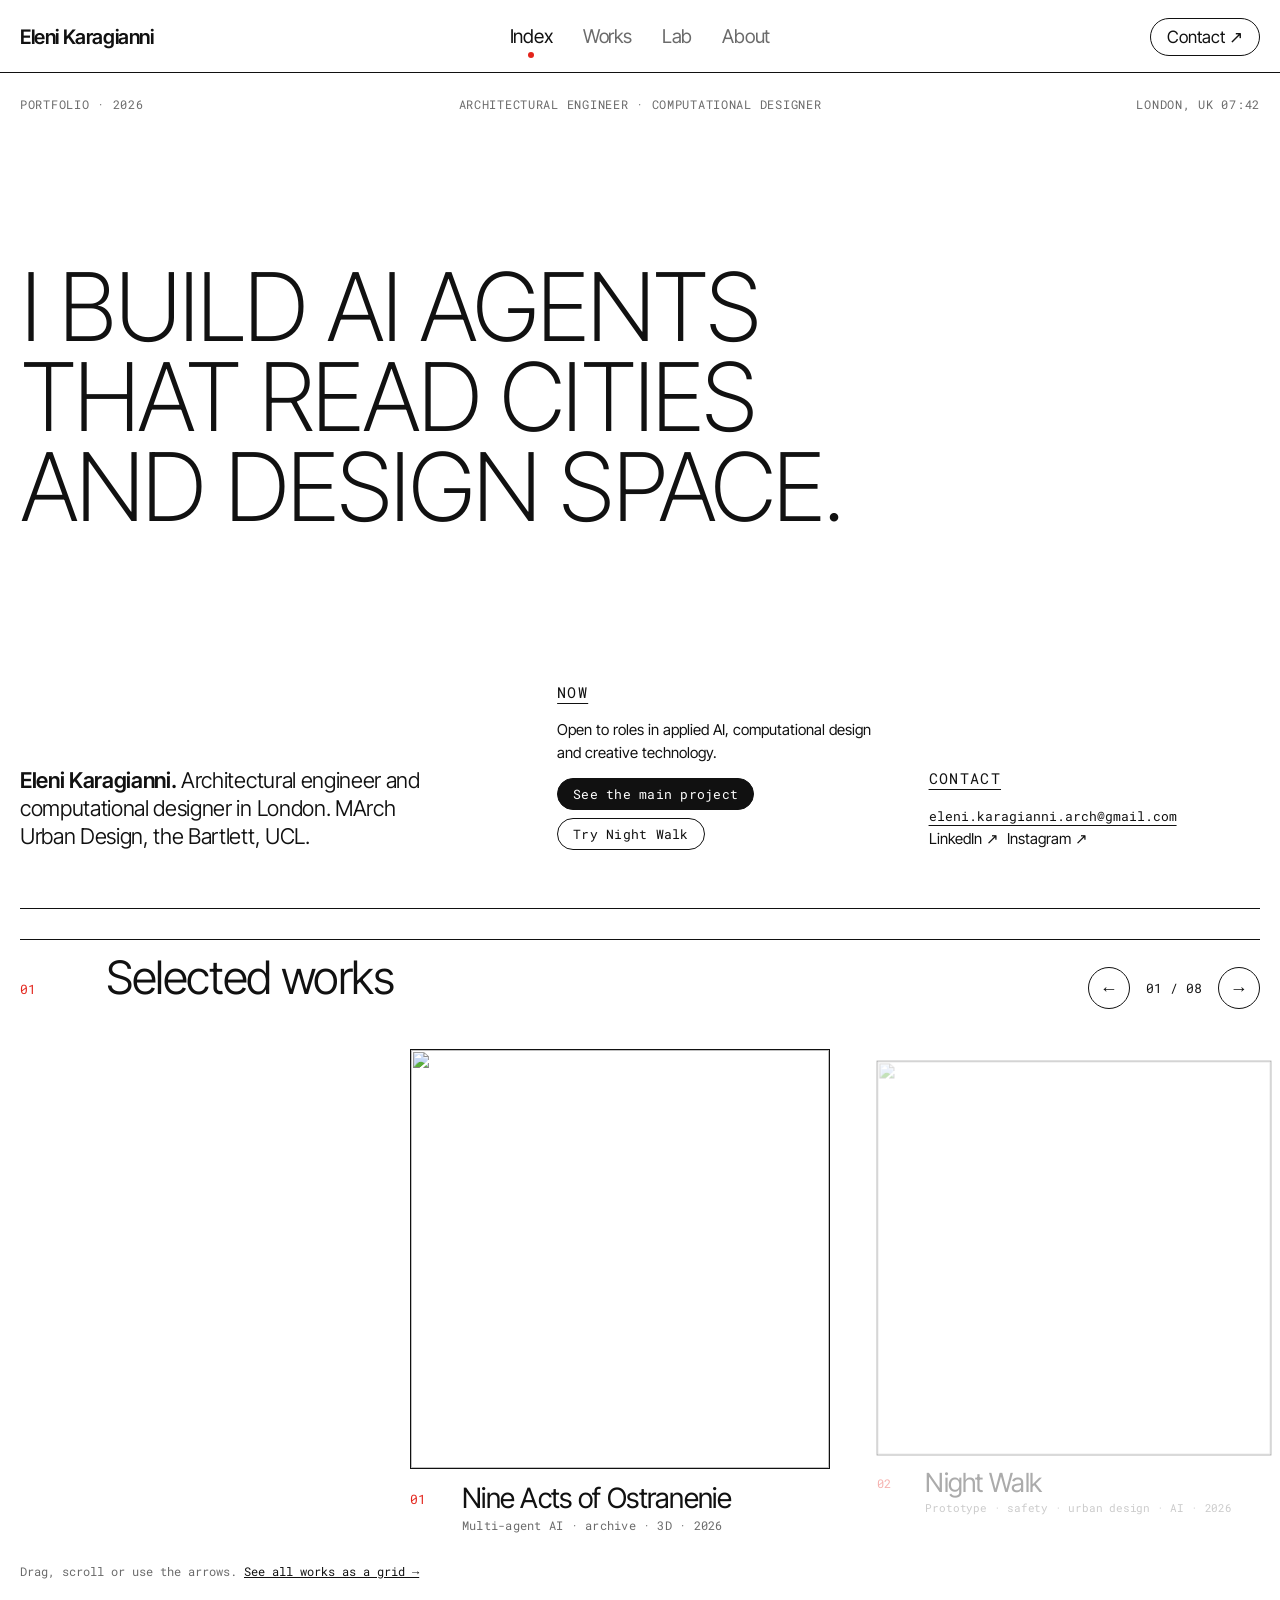
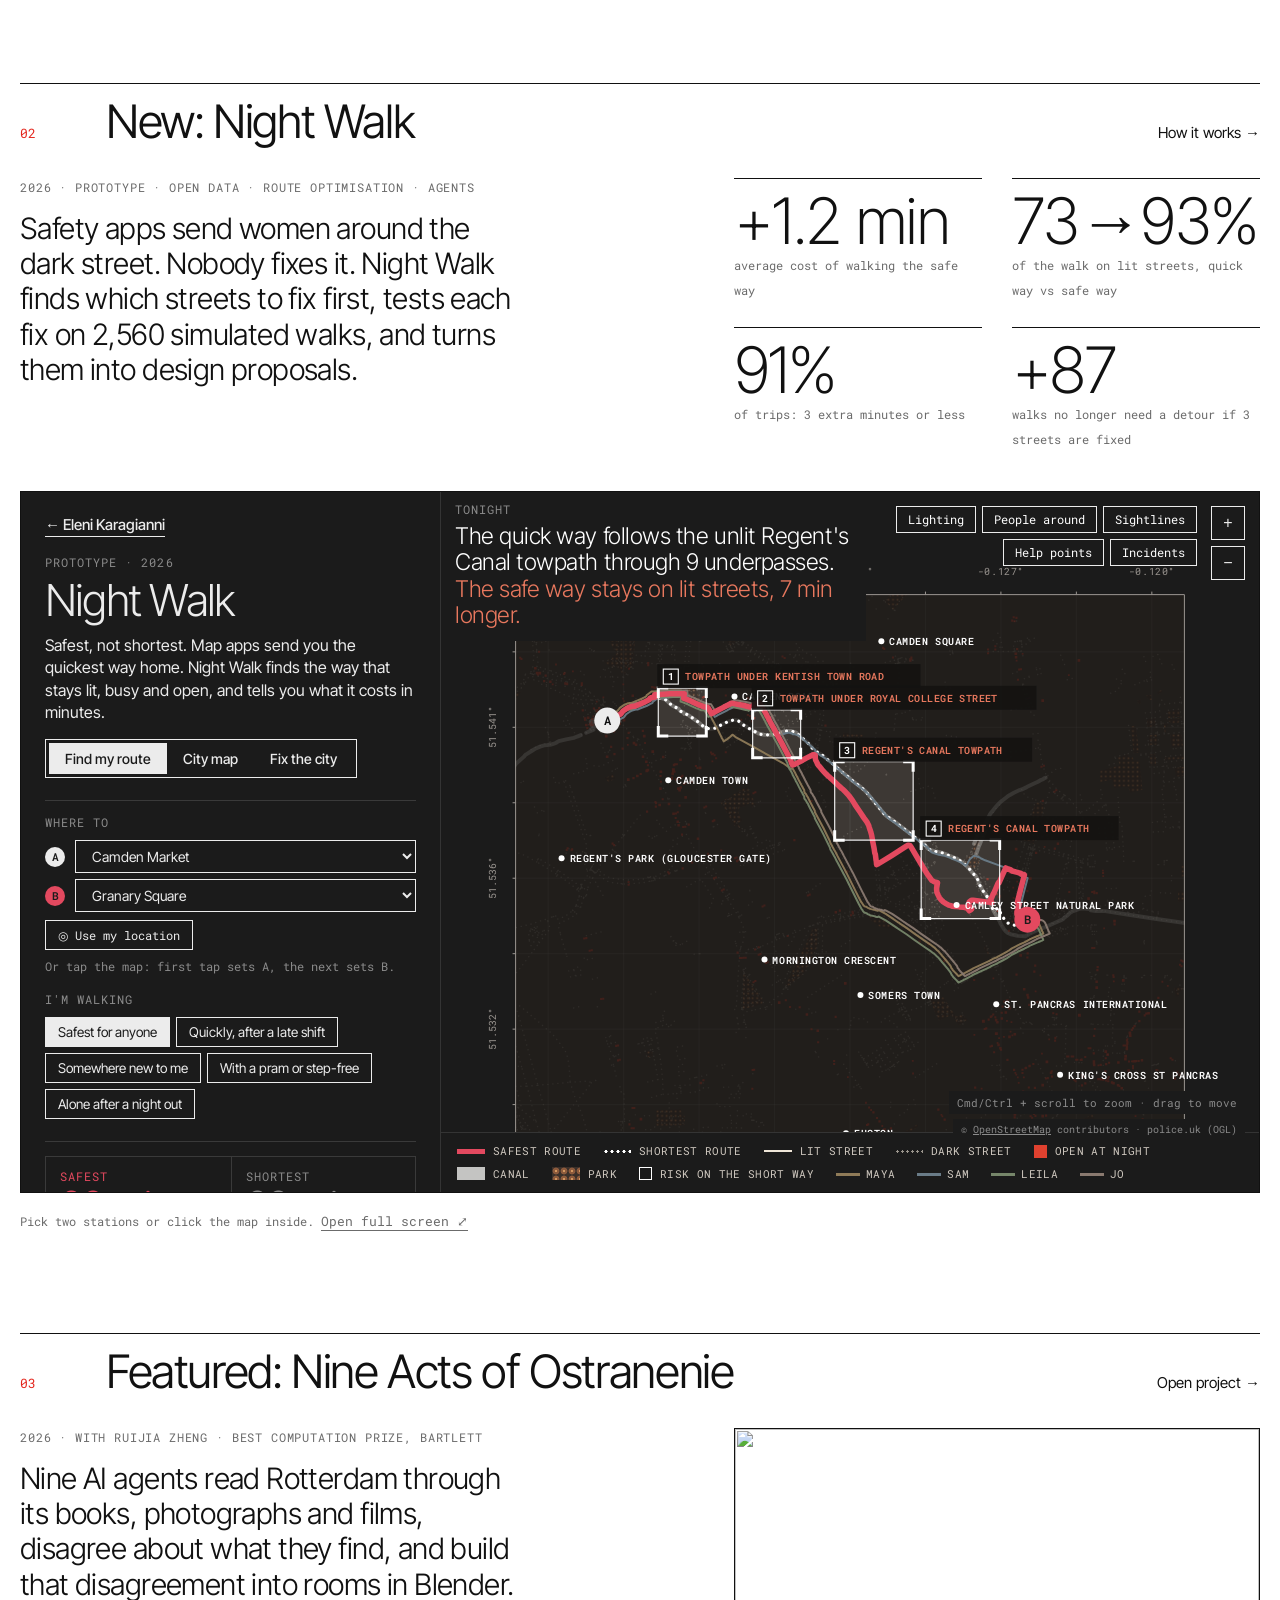
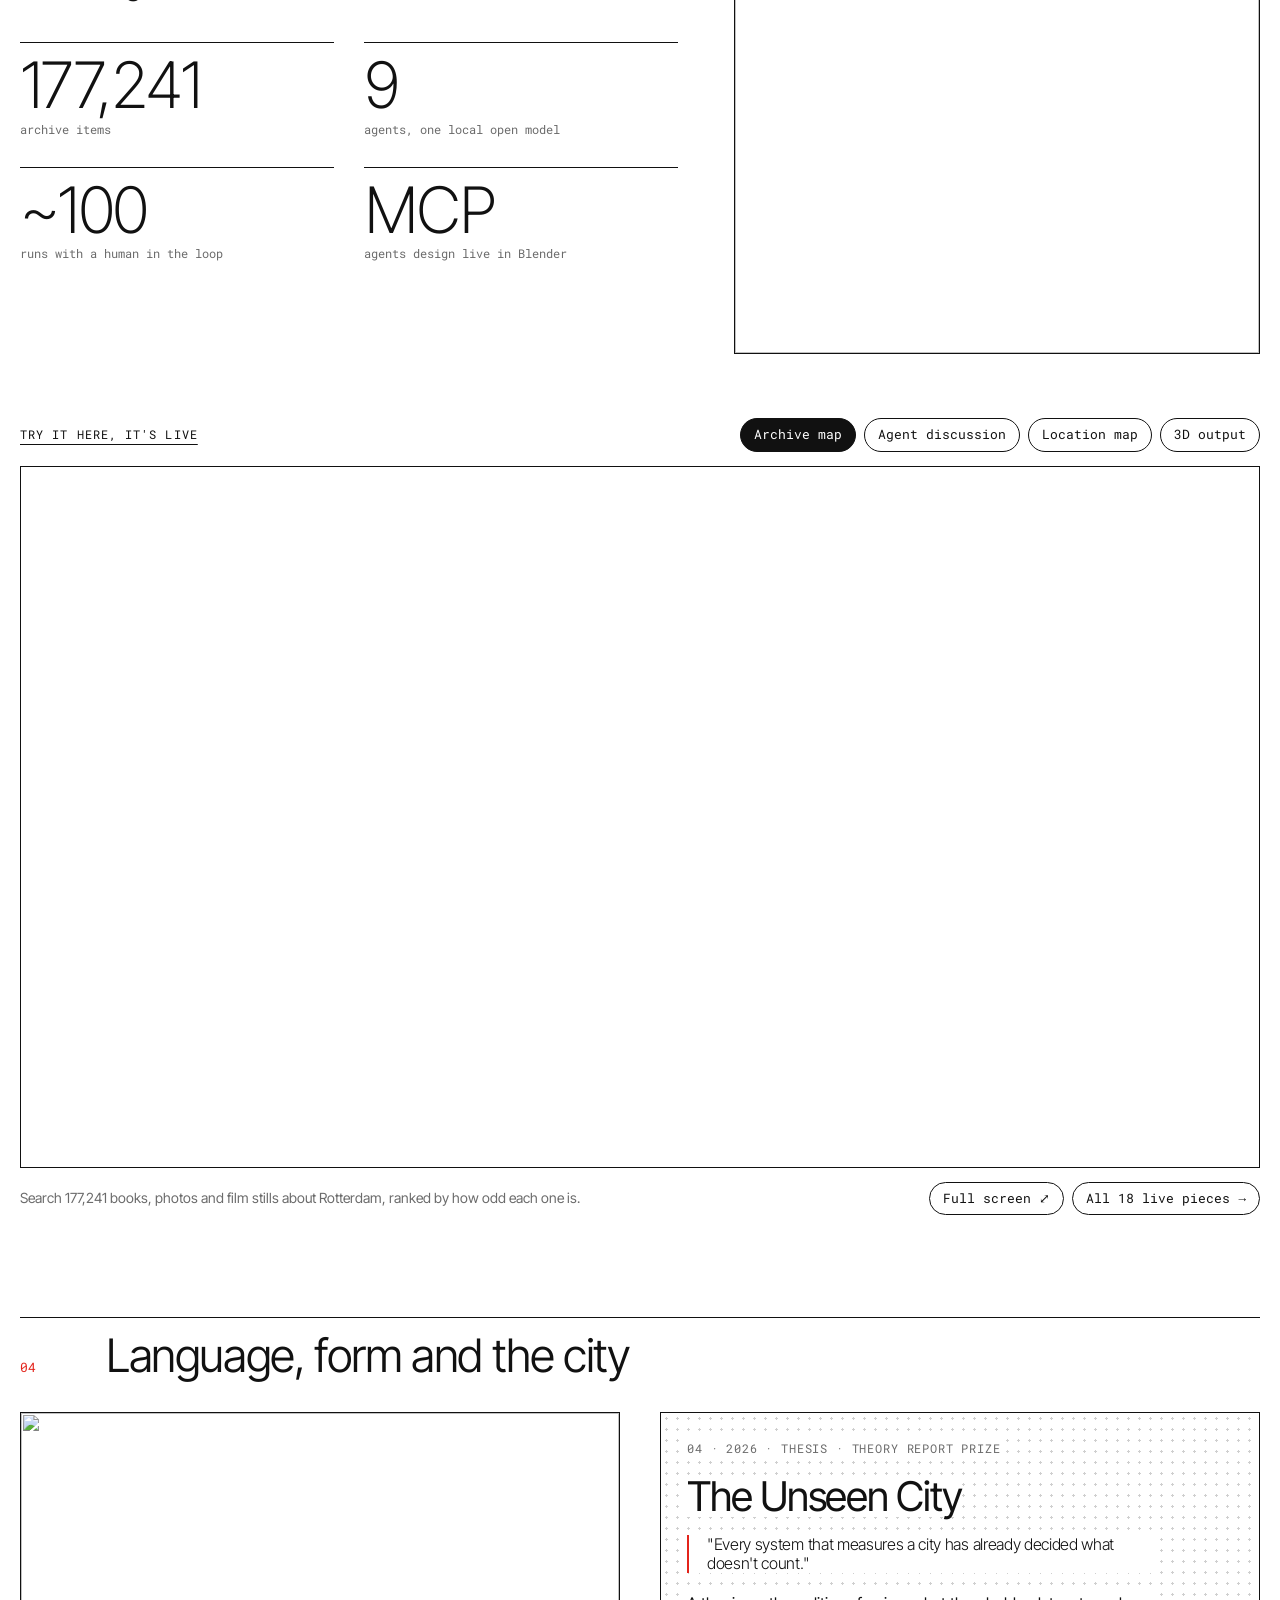
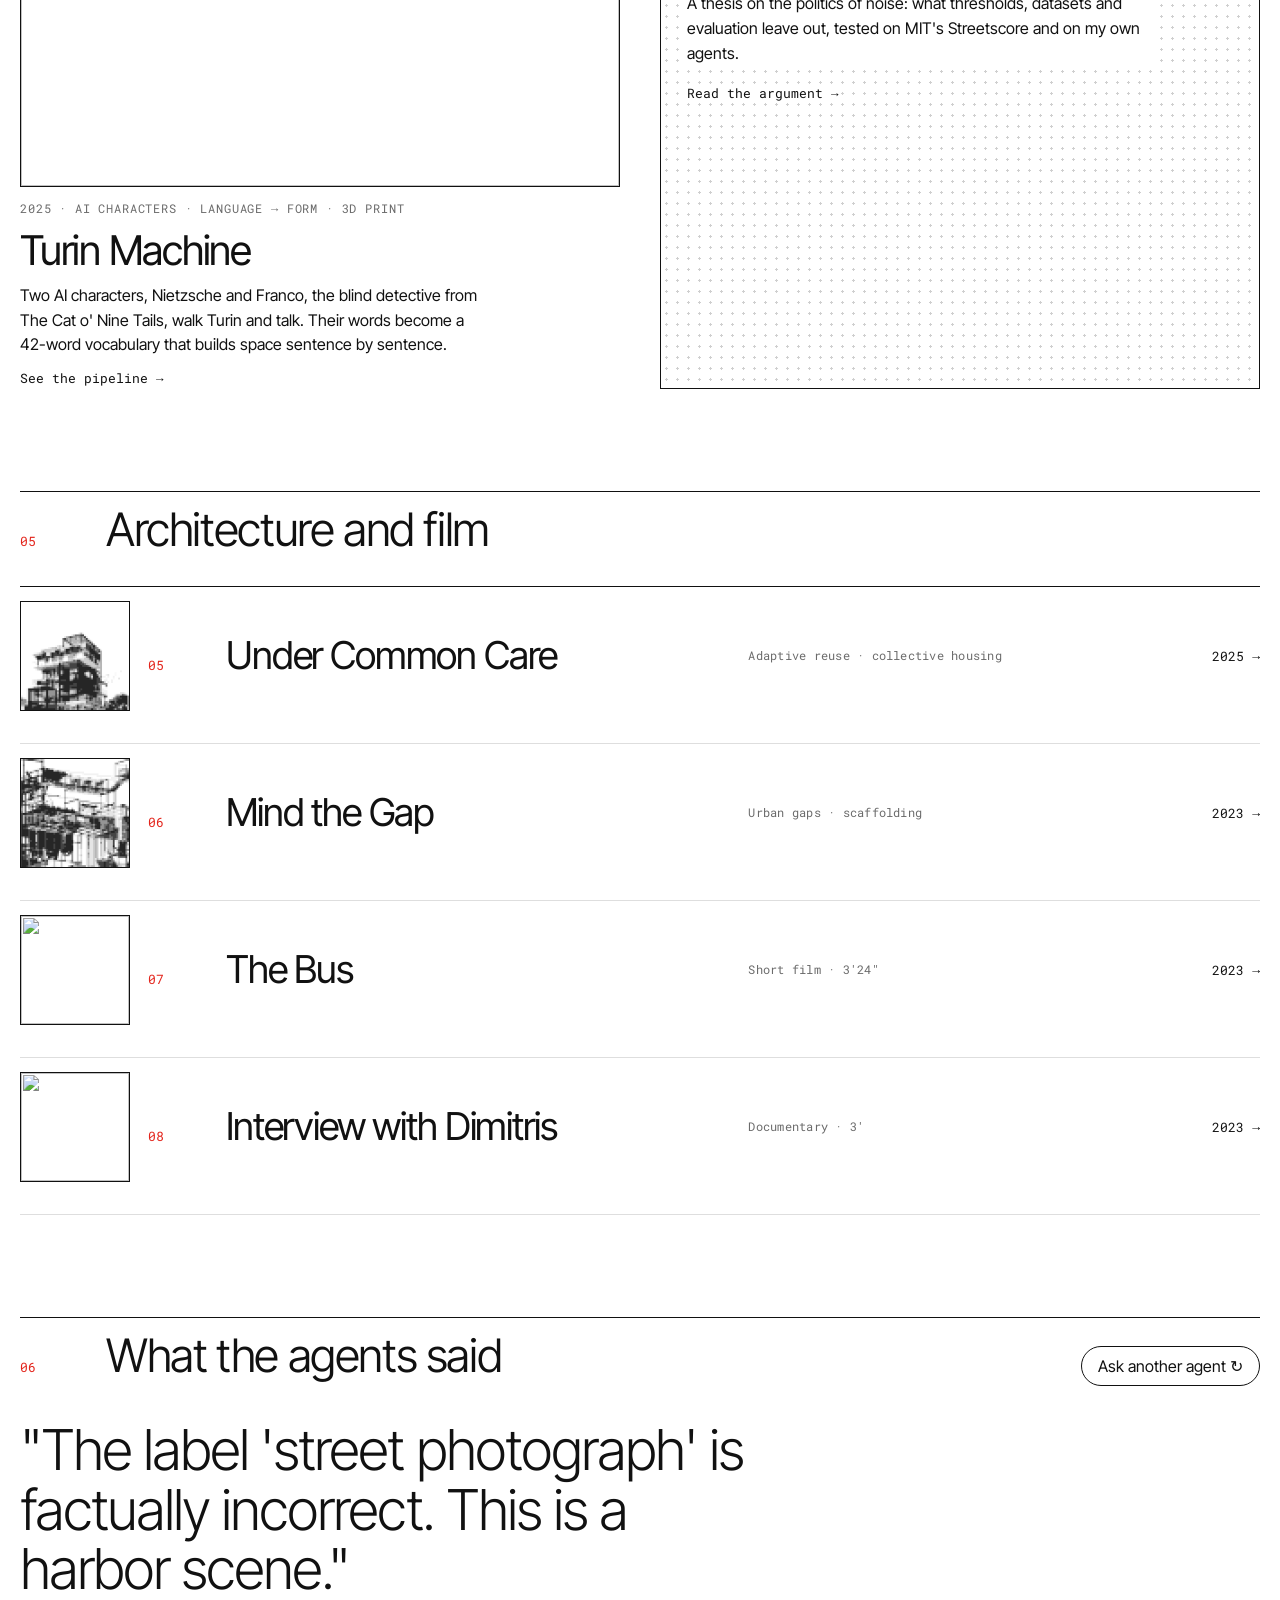
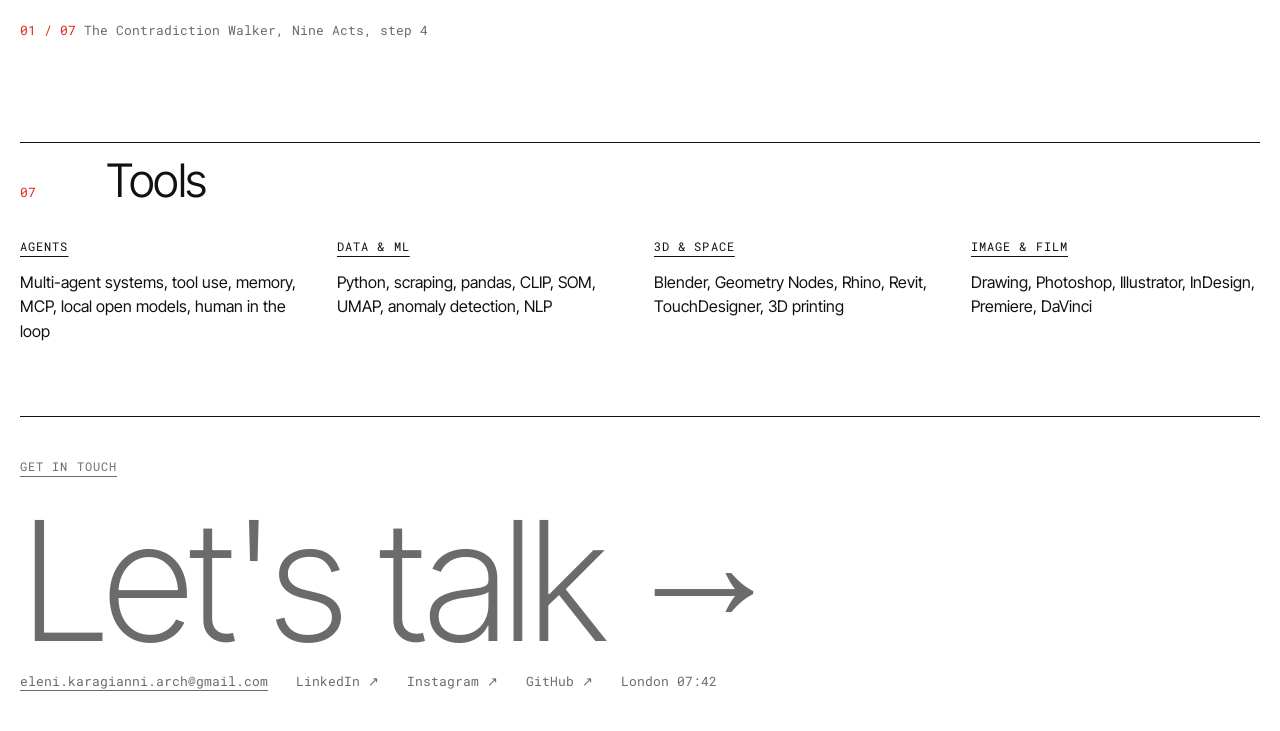
==== commit d20e9c5b: "Fixes from Eleni's review: still hero, tidy project info, Night Walk map image, Unseen City abstract" ====
--- a/index.html
+++ b/index.html
@@ -447,6 +447,12 @@
  .k-frame{height:70vh}.k-pgh{display:block}.k-pgh .k-tabs{margin-top:16px}}
 @media (prefers-reduced-motion:reduce){.k-rail .k-wc,.k-name .ch,.k-row{transition:none}.card2 .scr img.f2{animation:none}}
 
+.uc-lead{font-size:clamp(22px,2.2vw,30px);line-height:1.2;margin-bottom:14px}
+.uc-abs{margin-top:14px;border-top:1px solid var(--hair);padding-top:10px}.uc-abs summary{cursor:pointer;font-family:var(--f-mono);font-size:12px;text-transform:uppercase;letter-spacing:.06em}.uc-abs p{margin-top:12px}
+.noise{display:flex;flex-direction:column;align-items:center;gap:6px;border:1px solid var(--ink);padding:26px 16px;font-family:var(--f-mono);font-size:12px;text-transform:uppercase;letter-spacing:.06em}
+.noise .nz{border:1px solid var(--ink);padding:6px 12px;background:#fff;text-align:center}.noise .nz.th{background:var(--ink);color:#fff}.noise .nz.red{border-color:#FF3131;color:#C8102E}
+.noise .na{color:var(--muted);line-height:1}.nsplit{display:grid;grid-template-columns:1fr 1fr;gap:28px}.nsplit>div{display:flex;flex-direction:column;align-items:center;gap:6px}
+.meta .stk{display:flex;flex-direction:column;gap:3px}
 /* ---- v5 fixes: in-page images (dots, colour on hover or tap), videos, phone ---- */
 .gal{display:grid;grid-template-columns:repeat(2,minmax(0,1fr));gap:18px;margin-top:6px}
 .gal .gi.w{grid-column:1/-1}
@@ -499,37 +505,37 @@
 <script>
 const IMG="img/";
 const P=[
- {id:"nine-acts",n:"W01",t:"Nine Acts of Ostranenie",y:"2026",kind:"Multi-agent AI · archive · 3D",with:"with Ruijia Zheng",award:"Best Computation Prize, Bartlett UD · Hon. Mention, SCI-Arc Playing Models 2026",
+ {id:"nine-acts",n:"W01",t:"Nine Acts of Ostranenie",y:"2026",kind:"Multi-agent AI · archive · 3D",with:"Agent design, data pipeline, Blender integration, web interfaces",team:"with Ruijia Zheng",award:"Best Computation Prize, Bartlett UD · Hon. Mention, SCI-Arc Playing Models 2026",
   thumb:"w01.png",col:"c01.jpg",cap:"One of the rooms the agents built: the photography exhibition.",
   lede:"Nine AI agents read Rotterdam through its books, photographs and films, disagree about what they find, and build that disagreement into rooms in Blender.",
   b:{does:"Agents with different, partial views of one archive argue over a site and design spaces live in 3D.",
      stack:["Python, pandas, SQLite","CLIP, SOM, UMAP","IsolationForest + LOF","Qwen3.6-27B, local","Tool use, memory, MCP","Blender, Plotly, Vercel"],
      scale:["177,241 archive items","9 agents, 10 tools","14 river-edge sites","~100 runs"],
      links:[["Live archive ↗","https://nine-acts-archive-map.vercel.app"],["Agent discussion ↗","https://vercel-step4-discussion.vercel.app"],["3D output ↗","https://vercel-3d-output.vercel.app"],["Process blog ↗","https://eleni-rae.tumblr.com"]],code:"Repository coming soon"}},
- {id:"night-walk",n:"W00",t:"Night Walk",y:"2026",kind:"Prototype · safety · urban design · AI",with:"Individual prototype",award:"",
-  thumb:"w08.png",col:"c08.jpg",cap:"Camden Market to Granary Square: the safe way in pink, the quick way along the canal dotted.",
+ {id:"night-walk",n:"W00",t:"Night Walk",y:"2026",kind:"Prototype · safety · urban design · AI",with:"Concept, data, code and design",team:"Individual",award:"",
+  thumb:"w08.png",col:"c08.jpg",cap:"Camden Market to Granary Square: the safe way in pink, the quick way dotted, and the four risky stretches it avoids.",
   lede:"Safety apps send women around the dark street. Night Walk finds which streets make the quick way home unsafe, tests a fix for each on 2,560 simulated walks, and turns the best into design proposals.",
   b:{does:"Finds the safest route home, maps where the quick way and the safe way split, and ranks and tests design fixes for the streets that cause it.",
      stack:["Python, NumPy, SciPy","OpenStreetMap, police.uk","Dijkstra routing","Minimax-regret negotiation","Vanilla JS, SVG"],
      scale:["8,165 street segments","5 criteria","4 walkers","Runs in the browser"],
      links:[["Open Night Walk ↗","nightwalk/"]],code:"Repository coming soon"}},
- {id:"turin-machine",n:"W02",t:"Turin Machine",y:"2025",kind:"AI characters · language → form · 3D print",with:"Individual project",award:"",
+ {id:"turin-machine",n:"W02",t:"Turin Machine",y:"2025",kind:"AI characters · language → form · 3D print",with:"Concept, agents, code, 3D and film",team:"Individual",award:"",
   thumb:"w02.png",col:"c02.jpg",cap:"Spatial assembly built from the project's 42-word vocabulary.",
   lede:"Two AI characters, Nietzsche and Franco, the blind detective from The Cat o' Nine Tails, walk Turin and talk. Their words become a 42-word vocabulary that builds space sentence by sentence.",
   b:{does:"Turns conversations between two persona agents into a spatial vocabulary that drives parametric 3D form.",
      stack:["Python, scraping","GPT-4o mini (API)","TF-IDF, CLIP, SOM","Audio segmentation","Blender Geometry Nodes","3D printing, DaVinci"],
      scale:["~3,200 dataset items","30 sound fragments","23 locations","42 words, 3 behaviours"],
      links:[["Process blog ↗","https://eleni-karagiannii.tumblr.com"],["Word-driven animation ↗","https://eleni-karagiannii.tumblr.com/post/801754706757255168/making-the-word-driven-animation"],["Turin walk, sound only ↗","https://www.youtube.com/watch?v=XdMCOOmc4bs"]],code:"GitHub ↗",repo:"https://github.com/elenikaragianniarch-lab/turin-machine"}},
- {id:"unseen-city",n:"W03",t:"The Unseen City",y:"2026",kind:"Thesis · AI and the city",with:"Supervisor: Elizabeth Selby",award:"Theory Report Prize, Bartlett UD (the programme's single thesis prize)",
+ {id:"unseen-city",n:"W03",t:"The Unseen City",y:"2026",kind:"Thesis · AI and the city",with:"Author",team:"Supervisor: Elizabeth Selby",award:"Theory Report Prize, Bartlett UD (the programme's single thesis prize)",
   lede:"Every system that measures a city has already decided what doesn't count. My thesis calls this the politics of noise, and asks for AI that declares its point of view instead of claiming to be neutral."},
- {id:"under-common-care",n:"W04",t:"Under Common Care",y:"2025",kind:"Adaptive reuse · collective housing",with:"with Paschalina Iliadou · Diploma project, Volos",award:"",thumb:"w05.png",col:"w05.jpg",cap:"Under Common Care, Gazi Street, Volos.",
+ {id:"under-common-care",n:"W04",t:"Under Common Care",y:"2025",kind:"Adaptive reuse · collective housing",with:"Research, design and drawings",team:"with Paschalina Iliadou · diploma project, Volos",award:"",thumb:"w05.png",col:"w05.jpg",cap:"Under Common Care, Gazi Street, Volos.",
   lede:"A network of shared housing made from the abandoned buildings of Gazi Street in Volos, treating vacancy as a resource rather than a problem."},
- {id:"mind-the-gap",n:"W05",t:"Mind the Gap",y:"2023",kind:"Urban gaps · scaffolding",with:"with Katerina Aggelaki and Paschalina Iliadou · Thessaloniki",award:"",thumb:"w06.png",col:"w06.jpg",cap:"Mind the Gap, Thessaloniki.",
+ {id:"mind-the-gap",n:"W05",t:"Mind the Gap",y:"2023",kind:"Urban gaps · scaffolding",with:"Mapping, design and drawings",team:"with Katerina Aggelaki and Paschalina Iliadou · Thessaloniki",award:"",thumb:"w06.png",col:"w06.jpg",cap:"Mind the Gap, Thessaloniki.",
   lede:"We mapped the gaps between Thessaloniki's buildings. Residents' own improvised staircases became a scaffolding system that plugs into them."},
- {id:"the-bus",n:"W06",t:"The Bus",y:"2023",kind:"Short film · 3′24″",with:"Director, camera (with Aikaterini Angelaki), editor",award:"",
+ {id:"the-bus",n:"W06",t:"The Bus",y:"2023",kind:"Short film · 3′24″",with:"Director, camera, editor",team:"Team of five · camera with Aikaterini Angelaki",award:"",
   thumb:"w03.png",col:"c03.jpg",cap:"Still from The Bus (Το Λεωφορείο).",
   lede:"A young woman misses her bus home after a night out and walks alone, more and more afraid she is being followed. Was it all in her head?"},
- {id:"interview-dimitris",n:"W07",t:"Interview with Dimitris",y:"2023",kind:"Documentary · 3′",with:"Direction, camera, edit, web",award:"",
+ {id:"interview-dimitris",n:"W07",t:"Interview with Dimitris",y:"2023",kind:"Documentary · 3′",with:"Direction, camera, edit, web",team:"Individual",award:"",
   thumb:"w04.png",col:"c04.jpg",cap:"Villa Koutarelia, Volos.",
   lede:"A portrait of Dimitris, a photographer living at Villa Koutarelia in Volos, and of the house itself, shortly before it closed."}
 ];
@@ -610,16 +616,28 @@
   ${sec("Words with behaviours",`<p style="margin-bottom:14px">The 42 words fall into three behaviours, each with a different effect on the form.</p>
   <div class="behav"><div><p class="b up">Soft</p><p>Low density, continuous</p></div><div><p class="b up">Medium</p><p>Balanced, partly broken</p></div><div><p class="b up">Chaotic</p><p>Dense, fragmented</p></div></div>`)}
   ${sec("A sentence, built",`<p>"The monumental industry hum feels tired; as brick and stones become unforgiving under the sun." Each word adds a layer to the space.</p>${gal(gi("tm-sentence","The sentence, built word by word.",{w:true}))}`)}
-  ${sec("In pictures",gal(gi("tm-buildings","Dataset: Turin's industrial buildings.",{draw:true}),gi("tm-sound","The 30 sound fragments from the two-hour walk.",{draw:true}),gi("tm-words","The 42 words, each as a form.",{w:true,draw:true}),gi("tm-print","3D-printed word assembly.")))}
+  ${sec("In pictures",gal(gi("tm-words","The 42 words, each as a form.",{w:true,draw:true}),gi("tm-print","3D-printed word assembly.")))}
   ${sec("Judgement",`<p>A visual clustering of all the images (SOM) was technically sound but spatially flat, so I pivoted to a language-driven method. The dropped branch is documented on the blog.</p>`)}`,
 
 "unseen-city":()=>`
+  ${sec("Abstract",`<p class="uc-lead">To measure a city is already to have taken an ideological position on what counts.</p>
+  <p>Computational tools hide that position behind the authority of mathematical fact. The thesis uses <b>urban oddness</b>, the strange, unclassifiable moments in a city, to ask what the gap between human and machine perception does to the city that gets built, and what it reveals about the assumptions inside the systems that govern it. Its answer: computation should act as a <b>declared partial co-author</b>, not an oracle claiming to see the whole.</p>
+  <details class="uc-abs"><summary>Read the full abstract</summary><p>To measure a city is already to have taken an ideological position on what counts. Computational tools systematically obscure this positioning behind the authority of mathematical fact. Far from operating as a neutral window into urban reality, algorithmic measurement emerges from a specific posture in which constructed ground truths conceal cultural and epistemological assumptions beneath a veneer of objectivity. This dissertation uses the phenomenon of urban oddness, at once aesthetic, psychological, and spatial, to confront a central crisis in contemporary digital urbanism: what does the gap between human and machine perception do to the production of urban space, and what does urban oddness reveal about the epistemological assumptions embedded in the computational systems governing it?</p>
+<p>The inquiry traces this question through the full apparatus by which the contemporary city is rendered computable. It begins with the administrative machinery of legibility, in which the city, understood through Lefebvre as actively produced space (1991) and through Kitchin as increasingly produced in code (2017), is governed by infrastructural regimes whose reach exceeds conventional accountability (Easterling, 2014) and whose demand for simplification requires deciding in advance what will count as noise (Scott, 1998). Urban oddness names precisely what this machinery discards. Read first through the relational uncanny of Freud (2003) and Vidler (1987), and extended through Edensor's account of ruin, infrastructural rupture, discontinuity, and programmatic conflict (2005) into a properly spatial register, oddness proves constitutively relational and permanently resistant to statistical capture. Grounded in Donna Haraway's critique of the omniscient god trick (1988) and Florian Jaton's analysis of ground-truthing (2021), the dissertation argues that the algorithmic claim to see the city from nowhere does not eliminate positionality; it merely submerges it, foreclosing the accountability that declared partiality would enable. Mattern's dismantling of the city-as-computer metaphor (2017) and Weizman's account of sensing as a political act (2017) reveal the material consequences for urban production itself: the systematic categorisation of oddness as noise is not a technical limitation but an operation that shapes what the city is permitted to become.</p>
+<p>This diagnosis is tested against practice through two case studies held at critical distance rather than treated as confirmation, each engaged on its own terms and departed from where its claims exceed what its epistemology can support. Subjectivity, reframed as situated partiality, emerges as the foundational condition of genuine spatial knowledge. Computation, reimagined as a declared partial co-author rather than an oracle claiming to see the whole, offers architectural practice the only structurally honest response. Permanent declared partiality, this dissertation contends, produces a more accountable form of urban knowledge than any performance of neutrality could achieve.</p>
+<p class="muted">Keywords: situated knowledge, computational urbanism, urban oddness, production of space, algorithmic partiality, co-authorship</p></details>`)}
+  ${sec("The politics of noise",`<p style="margin-bottom:16px">Every system that senses a city draws a line. What falls above it is recorded and acted on. What falls below it is treated as absent, and built around. The threshold is always a decision.</p>
+  <div class="noise" role="img" aria-label="Diagram: urban condition, sensed and classified, meets a threshold. Legible things are recorded and acted upon; noise is treated as absent and built around.">
+    <span class="nz">Urban condition</span><span class="na">↓</span><span class="nz">Sensing / classification</span><span class="na">↓</span><span class="nz th">Threshold</span>
+    <div class="nsplit"><div><span class="na">↙</span><span class="nz">Legible</span><span class="na">↓</span><span class="nz">Recorded</span><span class="na">↓</span><span class="nz">Acted upon</span></div><div><span class="na">↘</span><span class="nz red">Noise</span><span class="na">↓</span><span class="nz red">Treated as absent</span><span class="na">↓</span><span class="nz red">Built around</span></div></div>
+  </div>`)}
   ${sec("The argument",`<ul class="pts">
     <li>Cities are governed by making them readable, and every reading leaves something out.</li>
-    <li>What falls below a system's threshold gets built around as if it wasn't there. I call this the politics of noise. The threshold is always a decision.</li>
+    <li>What falls below a system's threshold gets built around as if it wasn't there. I call this the politics of noise.</li>
     <li>Instead of neutral machines, design systems that declare their partial point of view, and keep humans responsible.</li></ul>`)}
   ${sec("Tested on",`<p><span class="b">MIT's Streetscore:</span> 208,738 comparisons by 7,872 people, about a million street views scored. Its scores track income and fail on unusual scenes.</p>
-  <p><span class="b">My own Nine Acts:</span> including an honest critique of it. The agents who argued most also built tallest.</p>`)}
+  <p style="margin-bottom:14px"><span class="b">My own Nine Acts:</span> including an honest critique of it. The agents who argued most also built tallest.</p>
+  ${gal(gi("uc-readers","Nine situated readers: the archive mapped, and where each agent looks.",{w:true}),gi("uc-chain","Every step of Nine Acts is a decision someone made: the points where a person can intervene.",{w:true}))}`)}
   ${sec("Why it matters",`<p>Building AI and thinking critically about it are usually separate jobs. This thesis is the second half of Nine Acts: what dataset choices, thresholds and evaluation do to a city.</p>`)}`,
 
 "under-common-care":()=>`
@@ -635,7 +653,7 @@
   ${sec("In pictures",gal(gi("mg-map","Gaps between buildings, mapped.",{w:true,draw:true}),gi("mg-gaps","Documenting residents' informal staircases.",{draw:true}),gi("mg-typology","One scaffolding system, five programmes.",{draw:true}),gi("mg-library","The library: ground floor, first floor, west elevation and section.",{draw:true}),gi("mg-lead","The scaffolding system in a gap.",{w:true})))}`,
 
 "night-walk":()=>`
-  ${sec("Why I'm building this",`<p>I've walked home at night calculating the route the way most women do: which street is lit, which one has people on it, which shortcut to skip. I made a short film about that fear, <a href="#the-bus">The Bus</a>. At LOvMe.ai I worked on safety advice and spoke to women about how they move through cities at night. And my thesis, <a href="#unseen-city">The Unseen City</a>, is about what data about cities leaves out. Night Walk is where those three meet.</p>`)}
+  ${sec("Why I'm building this",`<p>I've walked home at night calculating the route the way most women do: which street is lit, which one has people on it, which shortcut to skip. I made a short film about that fear, <a href="#the-bus">The Bus</a>. At LOvMe.ai I worked on safety advice and spoke to women about how they move through cities at night. And my undergraduate thesis, <i>Under the Night Veil</i>, studied the city at night through women's eyes. Night Walk is where those three meet.</p>`)}
   ${sec("The problem",`<p>In Britain, 82% of women say they feel unsafe walking alone in a park or open space after dark (ONS, 2022). Map apps send them the quickest way, which is often the dark one. Safety apps send them around it. <b>Both treat the dark street as a fact to avoid. Nobody fixes it.</b></p><p>Meanwhile, public money is already being spent on this: the Home Office's Safer Streets Fund has put £159 million into 413 local projects, much of it lighting, CCTV and design. What's missing is evidence of which street to fix first, and what each fix would change.</p>`)}
   ${sec("What Night Walk does",`<div class="pipe">
     <div class="step"><b>1 · Walk</b>A route finder: safest, not shortest, with the cost in minutes and GPS navigation</div><span class="arr" aria-hidden="true">→</span>
@@ -710,7 +728,7 @@
 </footer>`}
 function stage(){
   const byId=id=>P.find(p=>p.id===id),na=byId("nine-acts"),tu=byId("turin-machine"),uc=byId("unseen-city"),nw=byId("night-walk"),rest=P.filter(p=>CAT[p.id]!=="ai");
-  return `<section class="k-hero"><canvas id="dots" aria-hidden="true"></canvas>
+  return `<section class="k-hero">
     <div class="k-ht"><span>Portfolio · 2026</span><span>Architectural engineer · computational designer</span><span>London, UK <span class="clk"></span></span></div>
     <h1 class="k-name" id="nm" aria-label="I build AI agents that read cities and design space.">${"I build AI agents that read cities and design space.".split(" ").map(w=>`<span class="w">${w}</span>`).join(" ")}</h1>
     <div class="k-hrow">
@@ -718,7 +736,6 @@
       <div><p class="lab">Now</p><p>Open to roles in applied AI, computational design and creative technology.</p><div class="btns" style="margin-top:14px"><a class="btn" href="#nine-acts">See the main project</a><a class="btn ghost" href="#night-walk">Try Night Walk</a></div></div>
       <div><p class="lab">Contact</p><p><button type="button" class="k-copy" data-copy="${MAIL}">${MAIL}</button><br><a href="https://www.linkedin.com/in/elenikaragiannii/" target="_blank" rel="noopener">LinkedIn ↗</a> &nbsp;<a href="https://www.instagram.com/eleni_karagianni_arch/" target="_blank" rel="noopener">Instagram ↗</a></p></div>
     </div>
-    <p class="k-hint" aria-hidden="true">move the cursor over the words and the dots</p>
   </section>
 
   <section class="k-s">
@@ -849,7 +866,8 @@
     ${b?`<div class="r"><span>Does</span><span>${esc(b.does)}</span></div>`:""}
     <div class="r"><span>Type</span><span>${esc(p.kind)}</span></div>
     <div class="r"><span>Role</span><span>${esc(p.with)}</span></div>
-    ${b?`<div class="r"><span>Stack</span><ul>${b.stack.map(s=>`<li>${esc(s)}</li>`).join("")}</ul></div><div class="r"><span>Scale</span><ul>${b.scale.map(s=>`<li>${esc(s)}</li>`).join("")}</ul></div>`:""}
+    ${p.team?`<div class="r"><span>${p.team.startsWith("Supervisor")?"Supervisor":"Team"}</span><span>${esc(p.team.replace(/^Supervisor: /,""))}</span></div>`:""}
+    ${b?`<div class="r"><span>Stack</span><span class="stk">${b.stack.map(x=>`<span>${esc(x)}</span>`).join("")}</span></div><div class="r"><span>Scale</span><span>${b.scale.map(esc).join(" · ")}</span></div>`:""}
     ${p.award?`<div class="r"><span>Recognition</span><span>${esc(p.award)}</span></div>`:""}
     ${b?`<div class="r"><span>Try it</span><div class="btns">${b.links.map(([l,u],k)=>`<a class="btn${k?" ghost":""}" href="${u}" target="_blank" rel="noopener">${esc(l)}</a>`).join("")}${b.repo?`<a class="btn ghost" href="${b.repo}" target="_blank" rel="noopener">${esc(b.code)}</a>`:""}</div></div>`:""}
   </div>`;
@@ -957,7 +975,8 @@
 /* ---------- the name: letters gain weight near the cursor ---------- */
 let L=[];
 function nameMount(){
-  const n=$("#nm");L=[];if(!n)return;
+  L=[];return; // letter effect removed: the statement stays still
+  const n=$("#nm");if(!n)return;
   n.querySelectorAll(".w").forEach(w=>{if(!w.dataset.done){w.innerHTML=[...w.textContent].map(ch=>`<span class="ch" aria-hidden="true">${ch}</span>`).join("");w.dataset.done=1}});
   nameMeasure();
 }
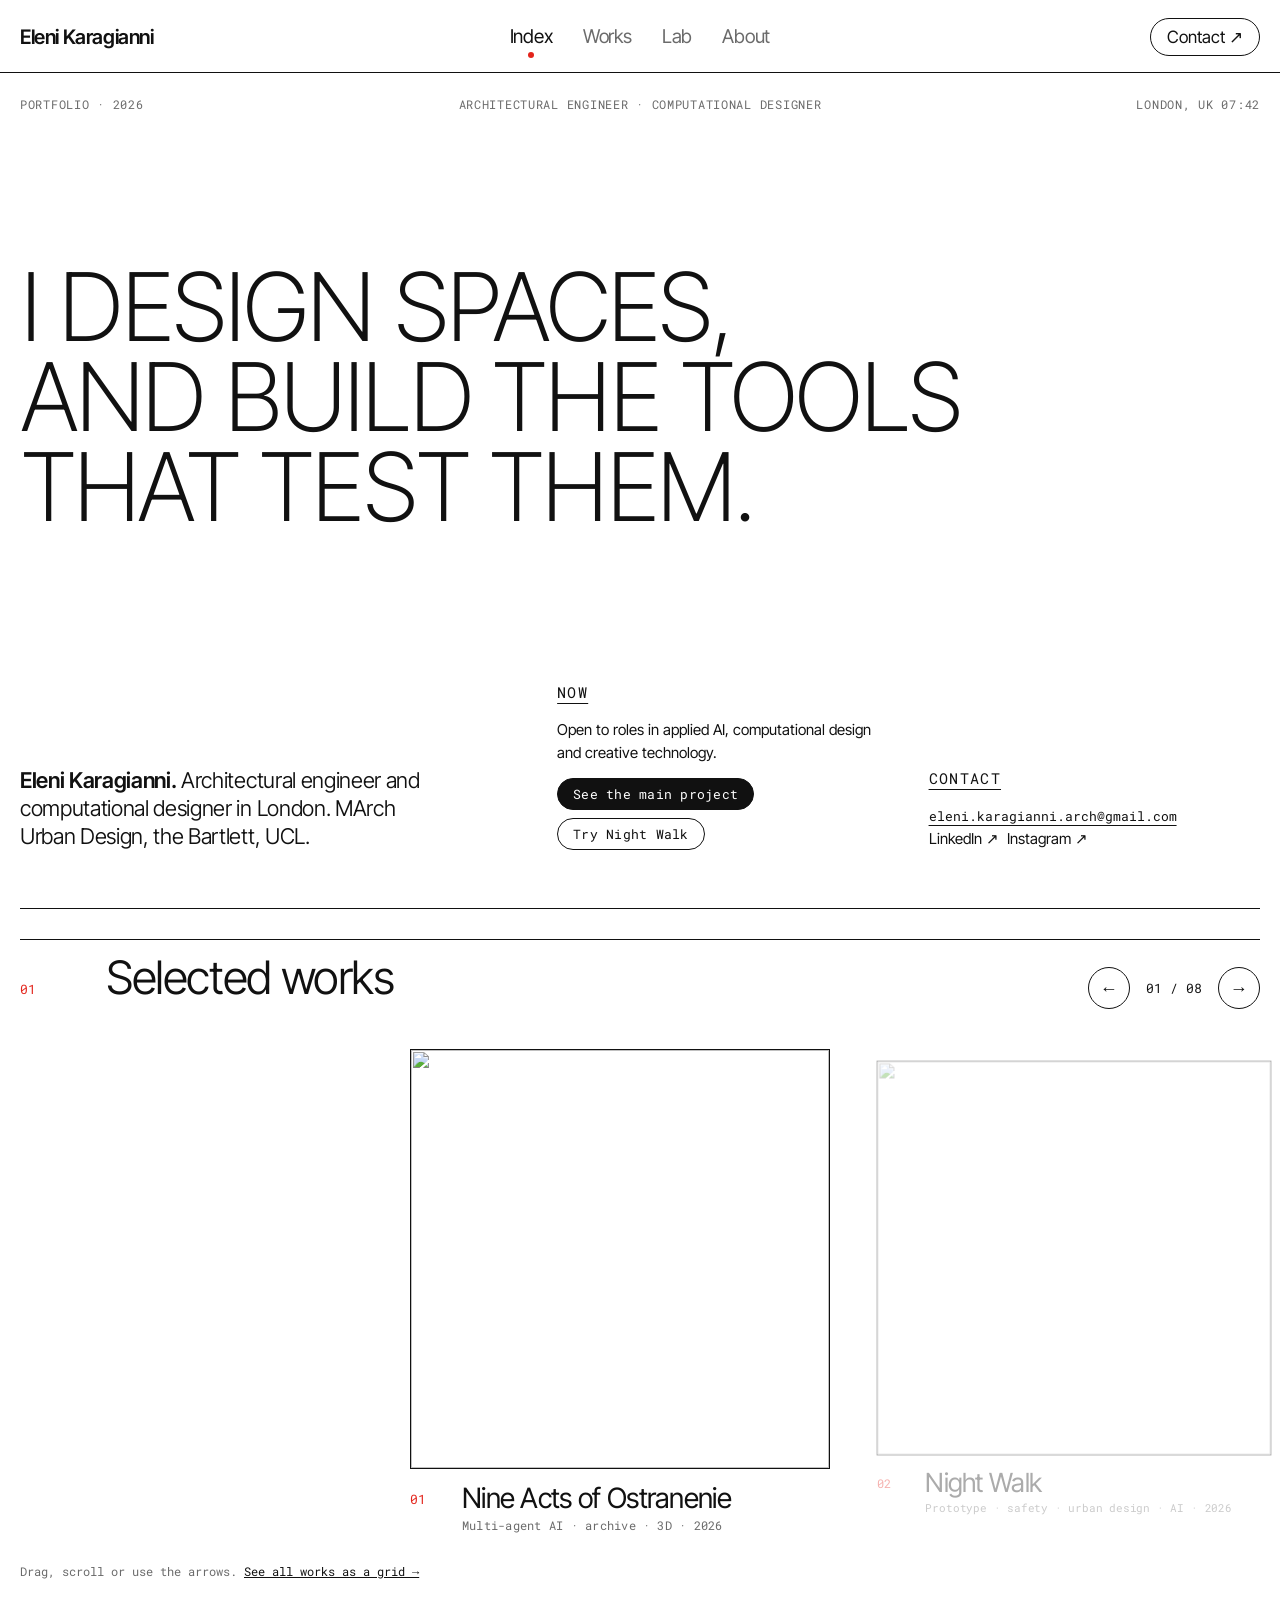
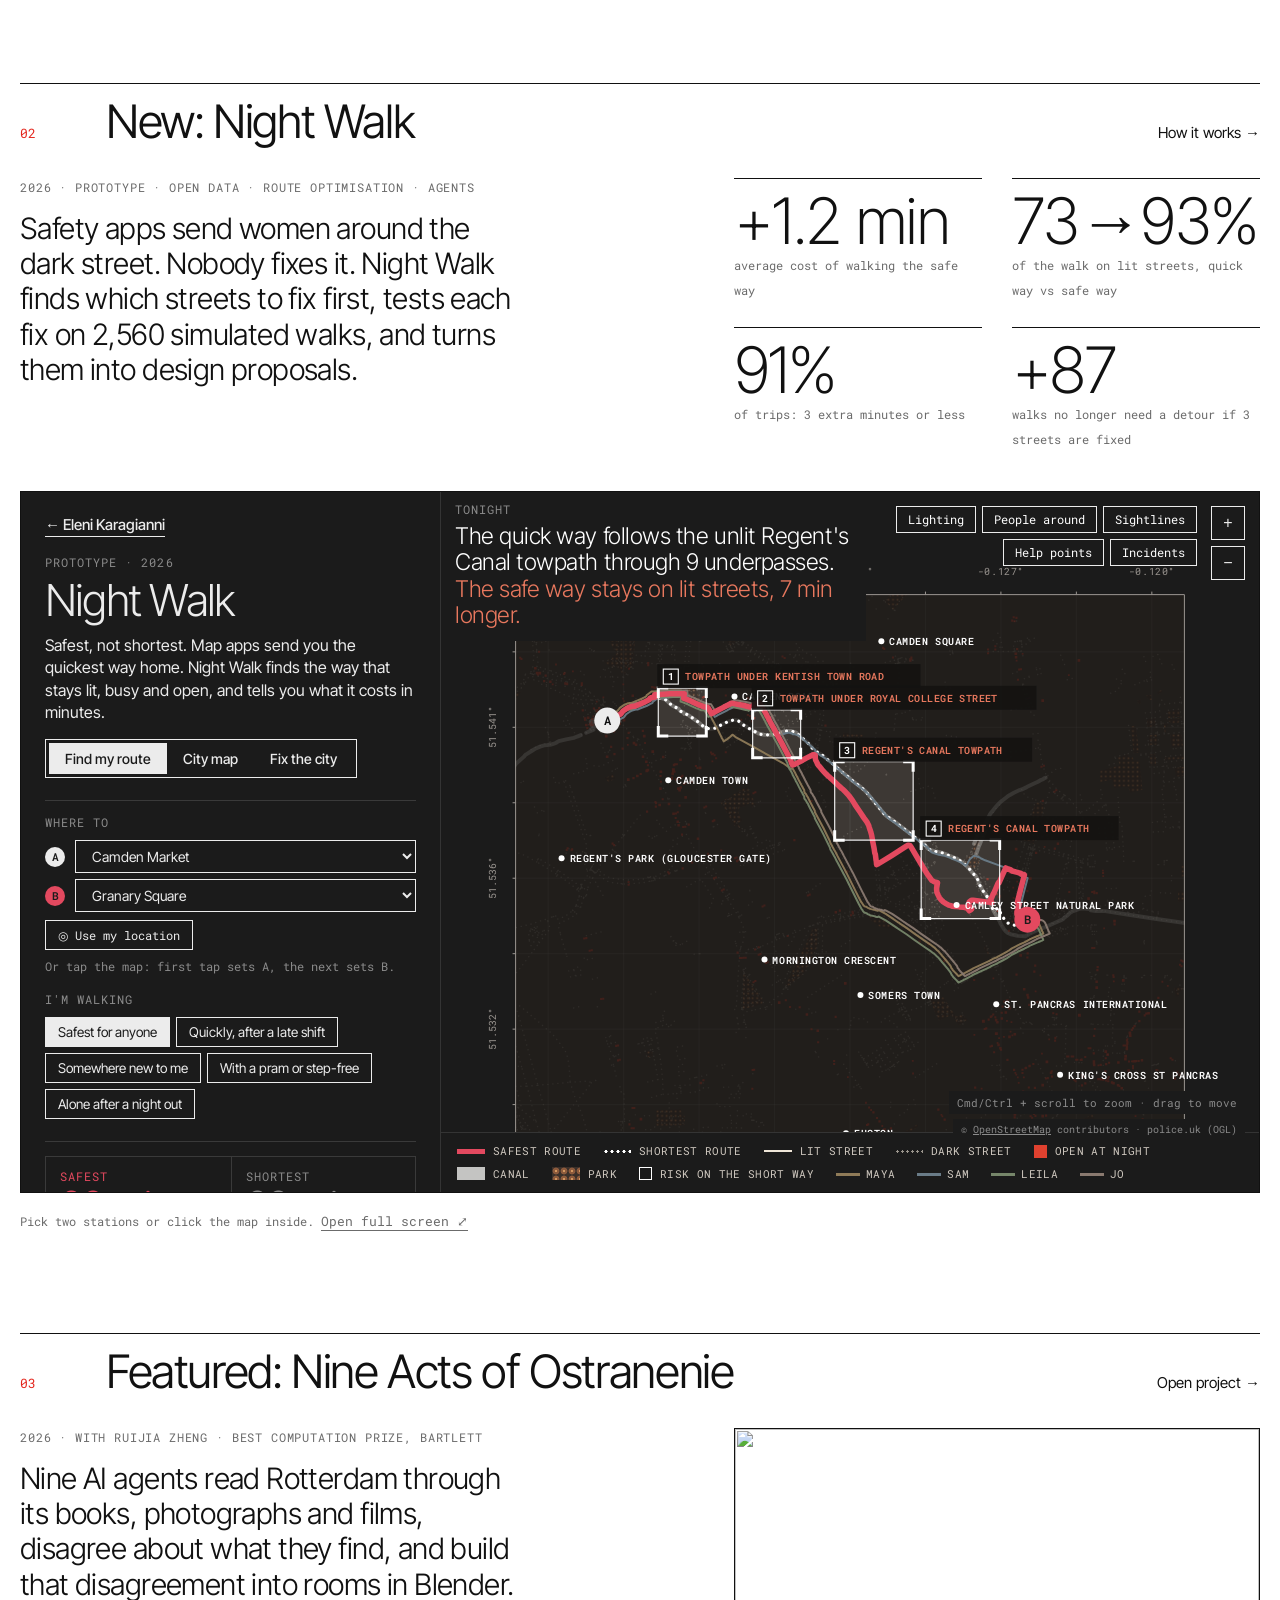
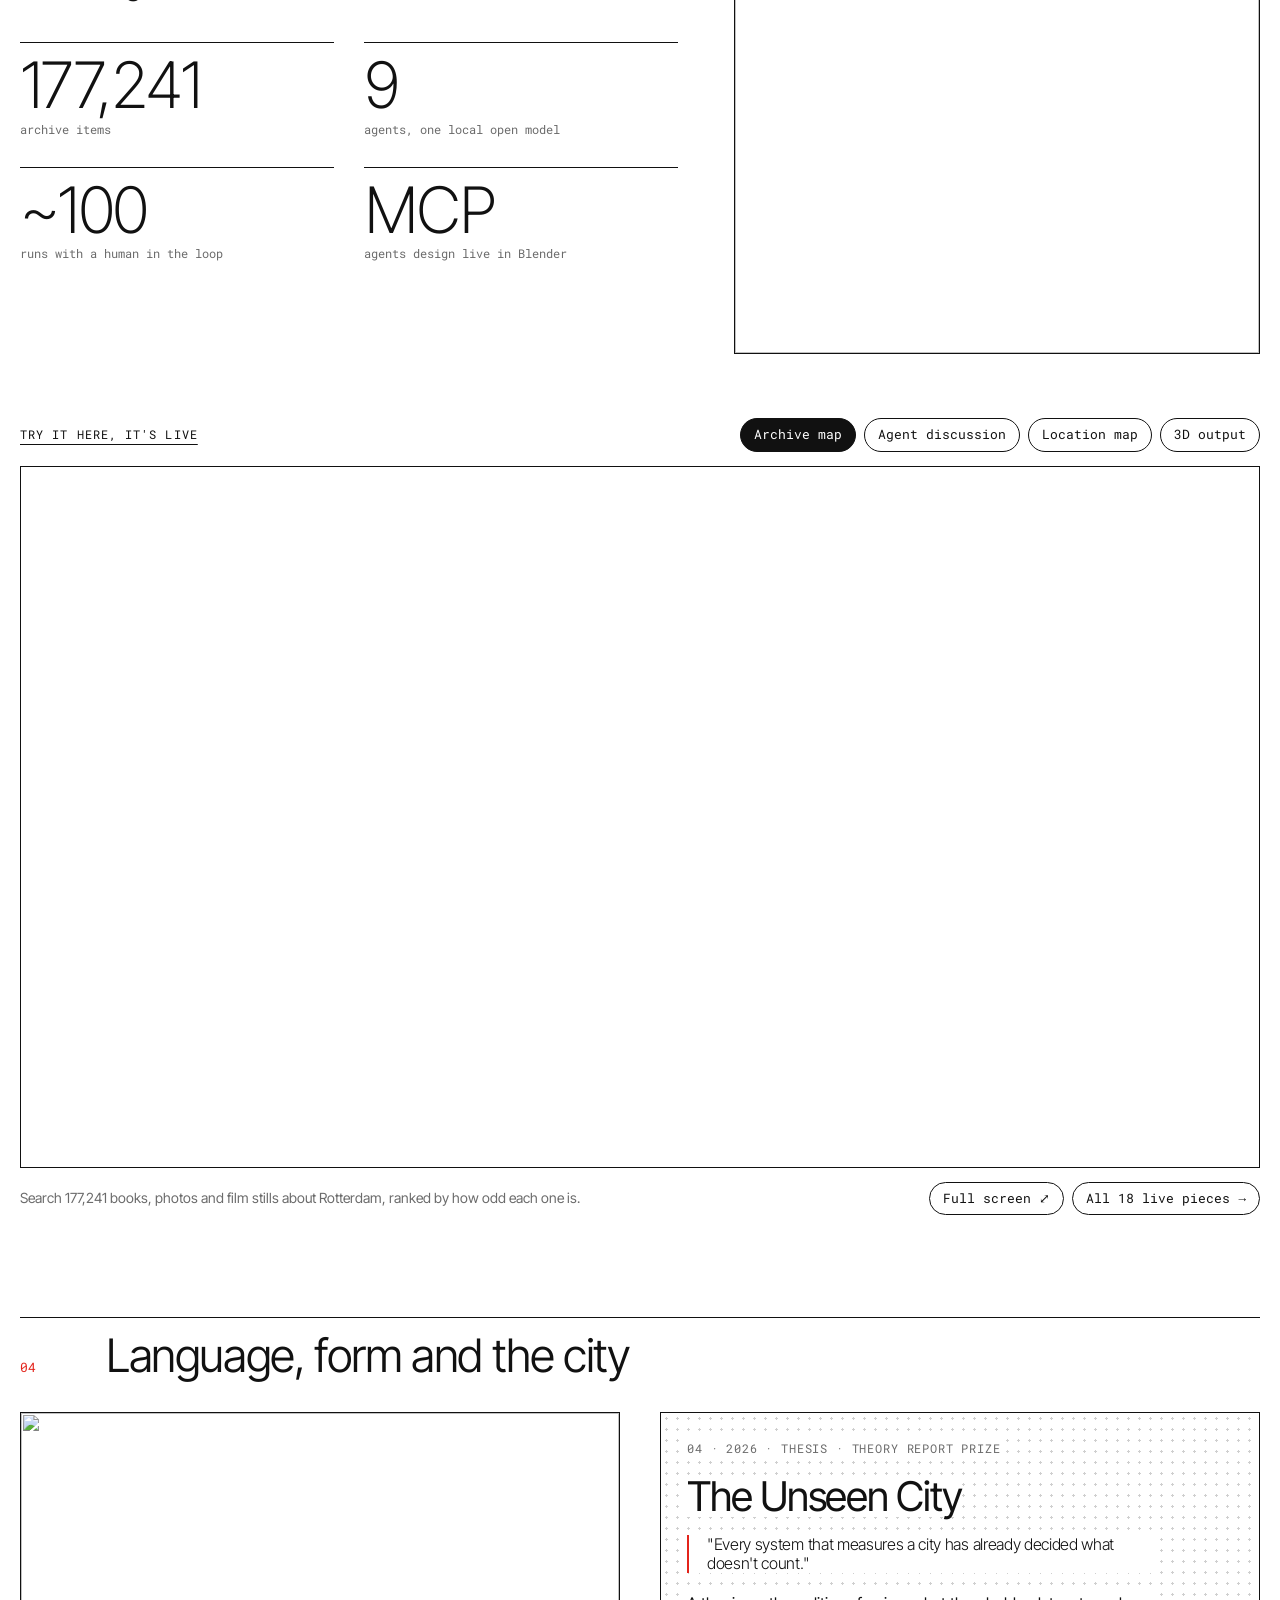
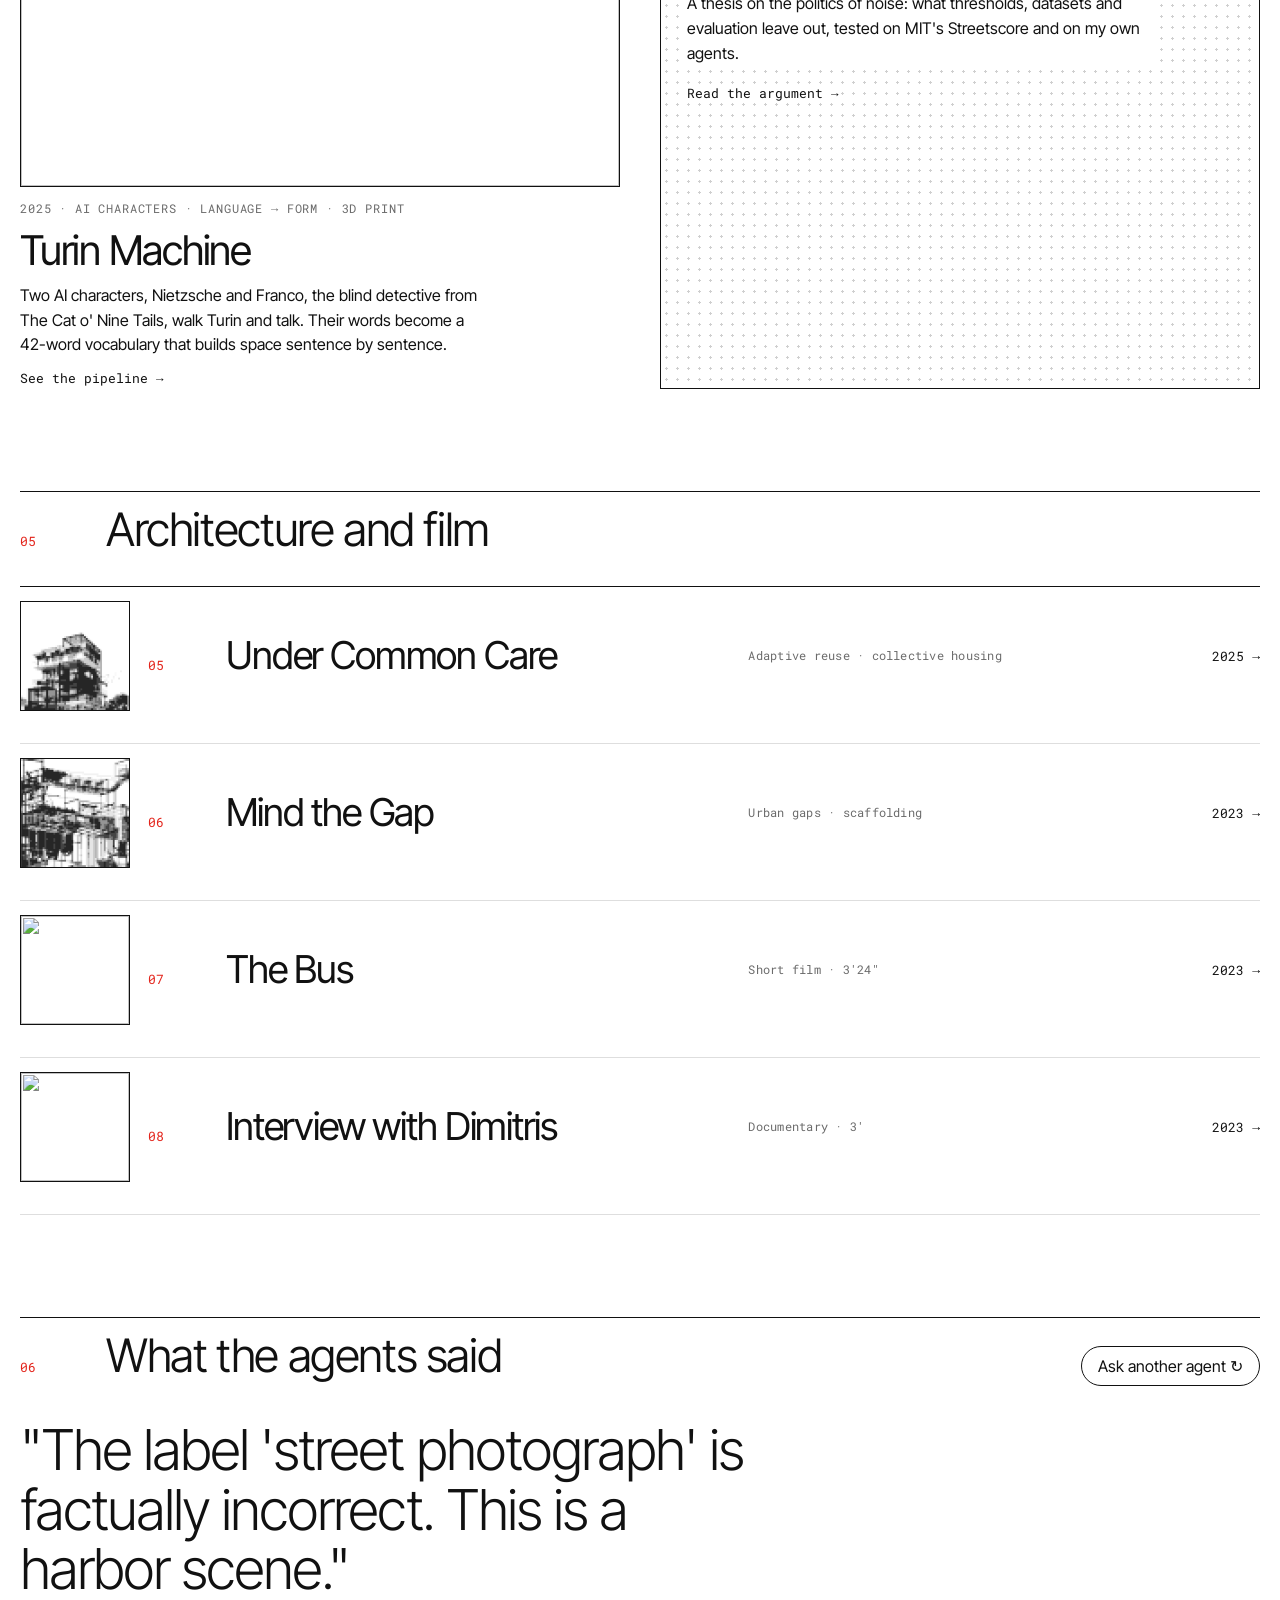
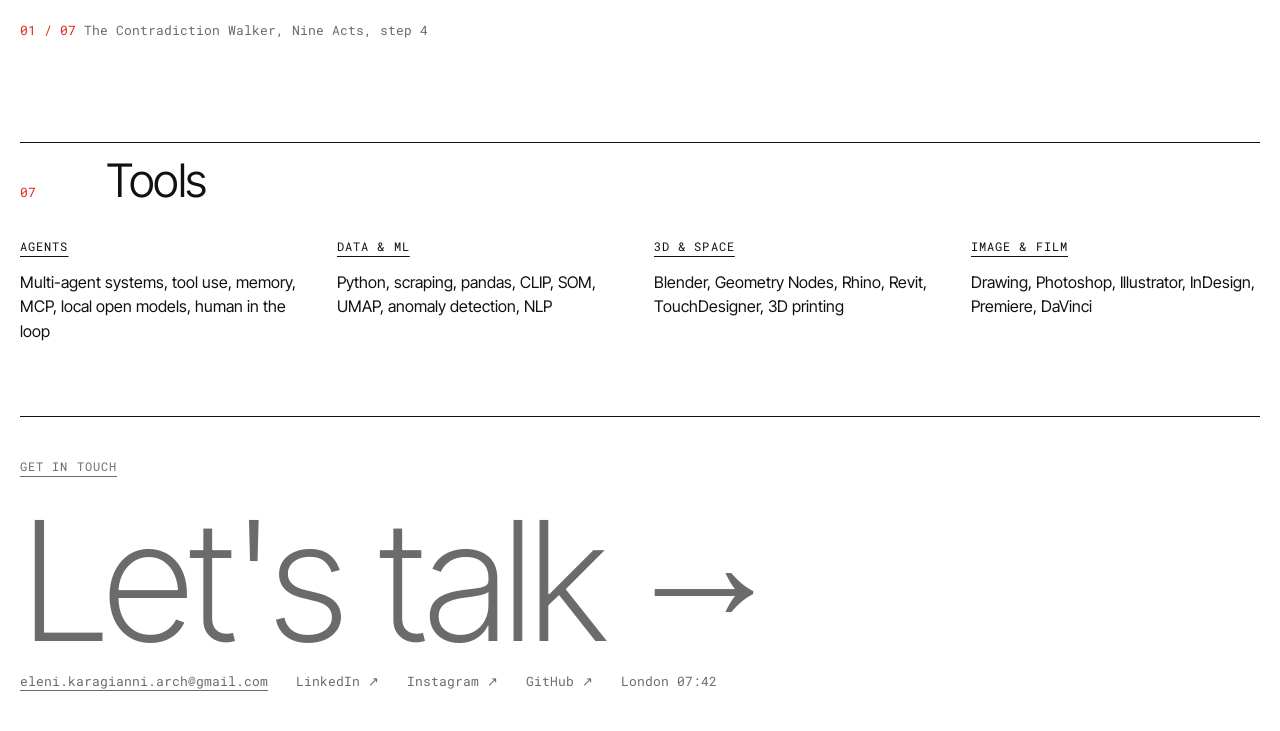
==== commit 42cab459: "Home: new statement, 'I design spaces, and build the tools that test them.' Co-Authored-By: Claude O" ====
--- a/index.html
+++ b/index.html
@@ -4,7 +4,7 @@
 <meta charset="utf-8">
 <meta name="viewport" content="width=device-width,initial-scale=1,viewport-fit=cover">
 <title>Eleni Karagianni</title>
-<meta name="description" content="Eleni Karagianni: architectural engineer and computational designer in London. AI agents, data pipelines and 3D systems that read cities.">
+<meta name="description" content="Eleni Karagianni: architectural engineer and computational designer in London. I design spaces, and build the tools that test them.">
 <meta property="og:type" content="website"><meta property="og:site_name" content="Eleni Karagianni">
 <meta property="og:title" content="Eleni Karagianni · architectural engineer and computational designer">
 <meta property="og:description" content="AI agents, data pipelines and 3D systems that read cities. London.">
@@ -453,6 +453,8 @@
 .noise .nz{border:1px solid var(--ink);padding:6px 12px;background:#fff;text-align:center}.noise .nz.th{background:var(--ink);color:#fff}.noise .nz.red{border-color:#FF3131;color:#C8102E}
 .noise .na{color:var(--muted);line-height:1}.nsplit{display:grid;grid-template-columns:1fr 1fr;gap:28px}.nsplit>div{display:flex;flex-direction:column;align-items:center;gap:6px}
 .meta .stk{display:flex;flex-direction:column;gap:3px}
+.k-name{max-width:none}
+@media (max-width:640px){.k-name .hb{display:none}.k-name{text-wrap:balance}}
 /* ---- v5 fixes: in-page images (dots, colour on hover or tap), videos, phone ---- */
 .gal{display:grid;grid-template-columns:repeat(2,minmax(0,1fr));gap:18px;margin-top:6px}
 .gal .gi.w{grid-column:1/-1}
@@ -525,7 +527,7 @@
   b:{does:"Turns conversations between two persona agents into a spatial vocabulary that drives parametric 3D form.",
      stack:["Python, scraping","GPT-4o mini (API)","TF-IDF, CLIP, SOM","Audio segmentation","Blender Geometry Nodes","3D printing, DaVinci"],
      scale:["~3,200 dataset items","30 sound fragments","23 locations","42 words, 3 behaviours"],
-     links:[["Process blog ↗","https://eleni-karagiannii.tumblr.com"],["Word-driven animation ↗","https://eleni-karagiannii.tumblr.com/post/801754706757255168/making-the-word-driven-animation"],["Turin walk, sound only ↗","https://www.youtube.com/watch?v=XdMCOOmc4bs"]],code:"GitHub ↗",repo:"https://github.com/elenikaragianniarch-lab/turin-machine"}},
+     links:[["Process blog ↗","https://eleni-karagiannii.tumblr.com"],["Turin walk, sound only ↗","https://www.youtube.com/watch?v=XdMCOOmc4bs"]],code:"GitHub ↗",repo:"https://github.com/elenikaragianniarch-lab/turin-machine"}},
  {id:"unseen-city",n:"W03",t:"The Unseen City",y:"2026",kind:"Thesis · AI and the city",with:"Author",team:"Supervisor: Elizabeth Selby",award:"Theory Report Prize, Bartlett UD (the programme's single thesis prize)",
   lede:"Every system that measures a city has already decided what doesn't count. My thesis calls this the politics of noise, and asks for AI that declares its point of view instead of claiming to be neutral."},
  {id:"under-common-care",n:"W04",t:"Under Common Care",y:"2025",kind:"Adaptive reuse · collective housing",with:"Research, design and drawings",team:"with Paschalina Iliadou · diploma project, Volos",award:"",thumb:"w05.png",col:"w05.jpg",cap:"Under Common Care, Gazi Street, Volos.",
@@ -616,6 +618,9 @@
   ${sec("Words with behaviours",`<p style="margin-bottom:14px">The 42 words fall into three behaviours, each with a different effect on the form.</p>
   <div class="behav"><div><p class="b up">Soft</p><p>Low density, continuous</p></div><div><p class="b up">Medium</p><p>Balanced, partly broken</p></div><div><p class="b up">Chaotic</p><p>Dense, fragmented</p></div></div>`)}
   ${sec("A sentence, built",`<p>"The monumental industry hum feels tired; as brick and stones become unforgiving under the sun." Each word adds a layer to the space.</p>${gal(gi("tm-sentence","The sentence, built word by word.",{w:true}))}`)}
+  ${sec("The word-driven animation",`<p style="margin-bottom:14px">Each time a new word comes in, the structure changes. On screen: the script running, the active word in yellow, its category (soft, medium, chaotic) and the parameters it sets.</p>
+  <figure class="gv"><video src="${IMG}v/tm-wordanim.mp4" poster="${IMG}v/tm-wordanim.jpg" muted loop playsinline autoplay controls preload="metadata"></video><figcaption>Text → category → parameters → transformation → structure.</figcaption></figure>`)}
+  ${sec("The final film",`<figure class="gv"><video src="${IMG}v/tm-final.mp4" poster="${IMG}v/tm-final.jpg" controls playsinline preload="none"></video><figcaption>Turin Machine, final presentation film, 3′25″. Sound on.</figcaption></figure>`)}
   ${sec("In pictures",gal(gi("tm-words","The 42 words, each as a form.",{w:true,draw:true}),gi("tm-print","3D-printed word assembly.")))}
   ${sec("Judgement",`<p>A visual clustering of all the images (SOM) was technically sound but spatially flat, so I pivoted to a language-driven method. The dropped branch is documented on the blog.</p>`)}`,
 
@@ -730,7 +735,7 @@
   const byId=id=>P.find(p=>p.id===id),na=byId("nine-acts"),tu=byId("turin-machine"),uc=byId("unseen-city"),nw=byId("night-walk"),rest=P.filter(p=>CAT[p.id]!=="ai");
   return `<section class="k-hero">
     <div class="k-ht"><span>Portfolio · 2026</span><span>Architectural engineer · computational designer</span><span>London, UK <span class="clk"></span></span></div>
-    <h1 class="k-name" id="nm" aria-label="I build AI agents that read cities and design space.">${"I build AI agents that read cities and design space.".split(" ").map(w=>`<span class="w">${w}</span>`).join(" ")}</h1>
+    <h1 class="k-name" id="nm" aria-label="I design spaces, and build the tools that test them."><span class="w">I</span> <span class="w">design</span> <span class="w">spaces,</span><br class="hb"> <span class="w">and</span> <span class="w">build</span> <span class="w">the</span> <span class="w">tools</span><br class="hb"> <span class="w">that</span> <span class="w">test</span> <span class="w">them.</span></h1>
     <div class="k-hrow">
       <p class="k-claim"><b>Eleni Karagianni.</b> Architectural engineer and computational designer in London. MArch Urban Design, the Bartlett, UCL.</p>
       <div><p class="lab">Now</p><p>Open to roles in applied AI, computational design and creative technology.</p><div class="btns" style="margin-top:14px"><a class="btn" href="#nine-acts">See the main project</a><a class="btn ghost" href="#night-walk">Try Night Walk</a></div></div>
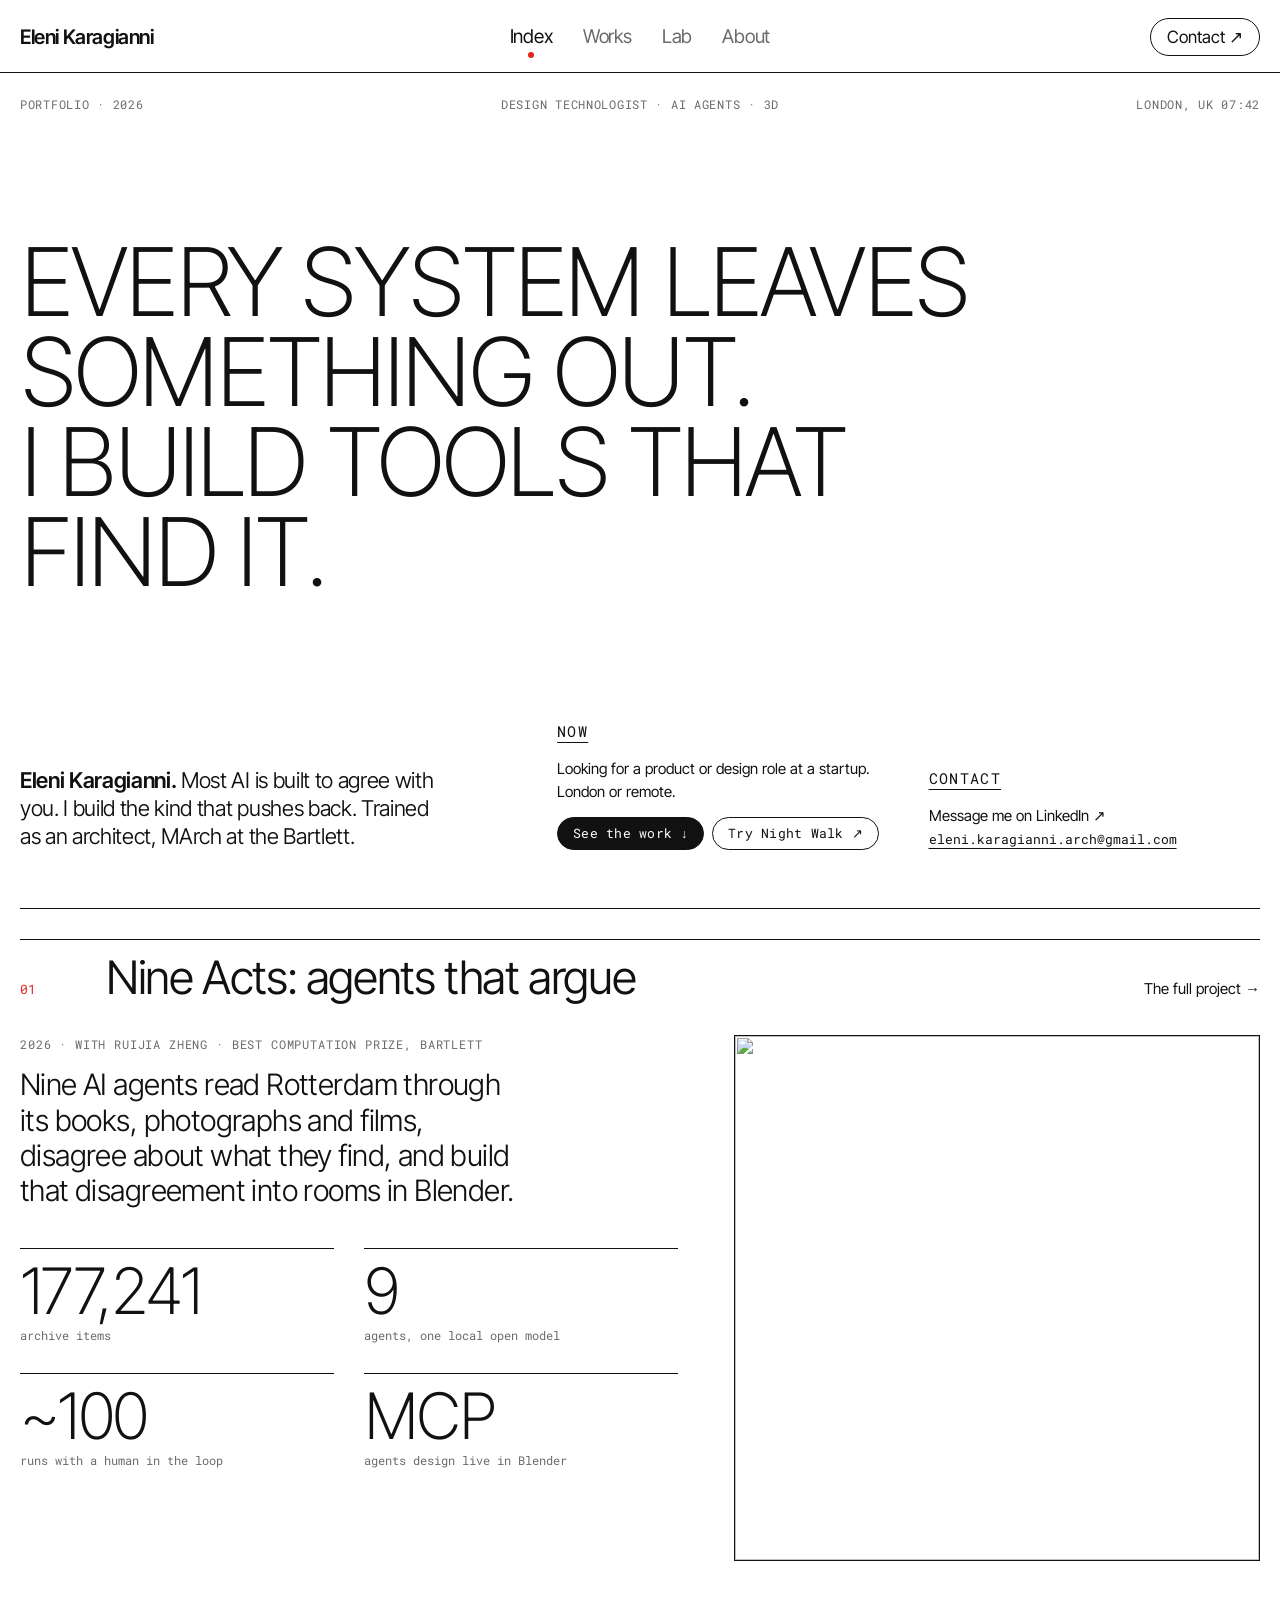
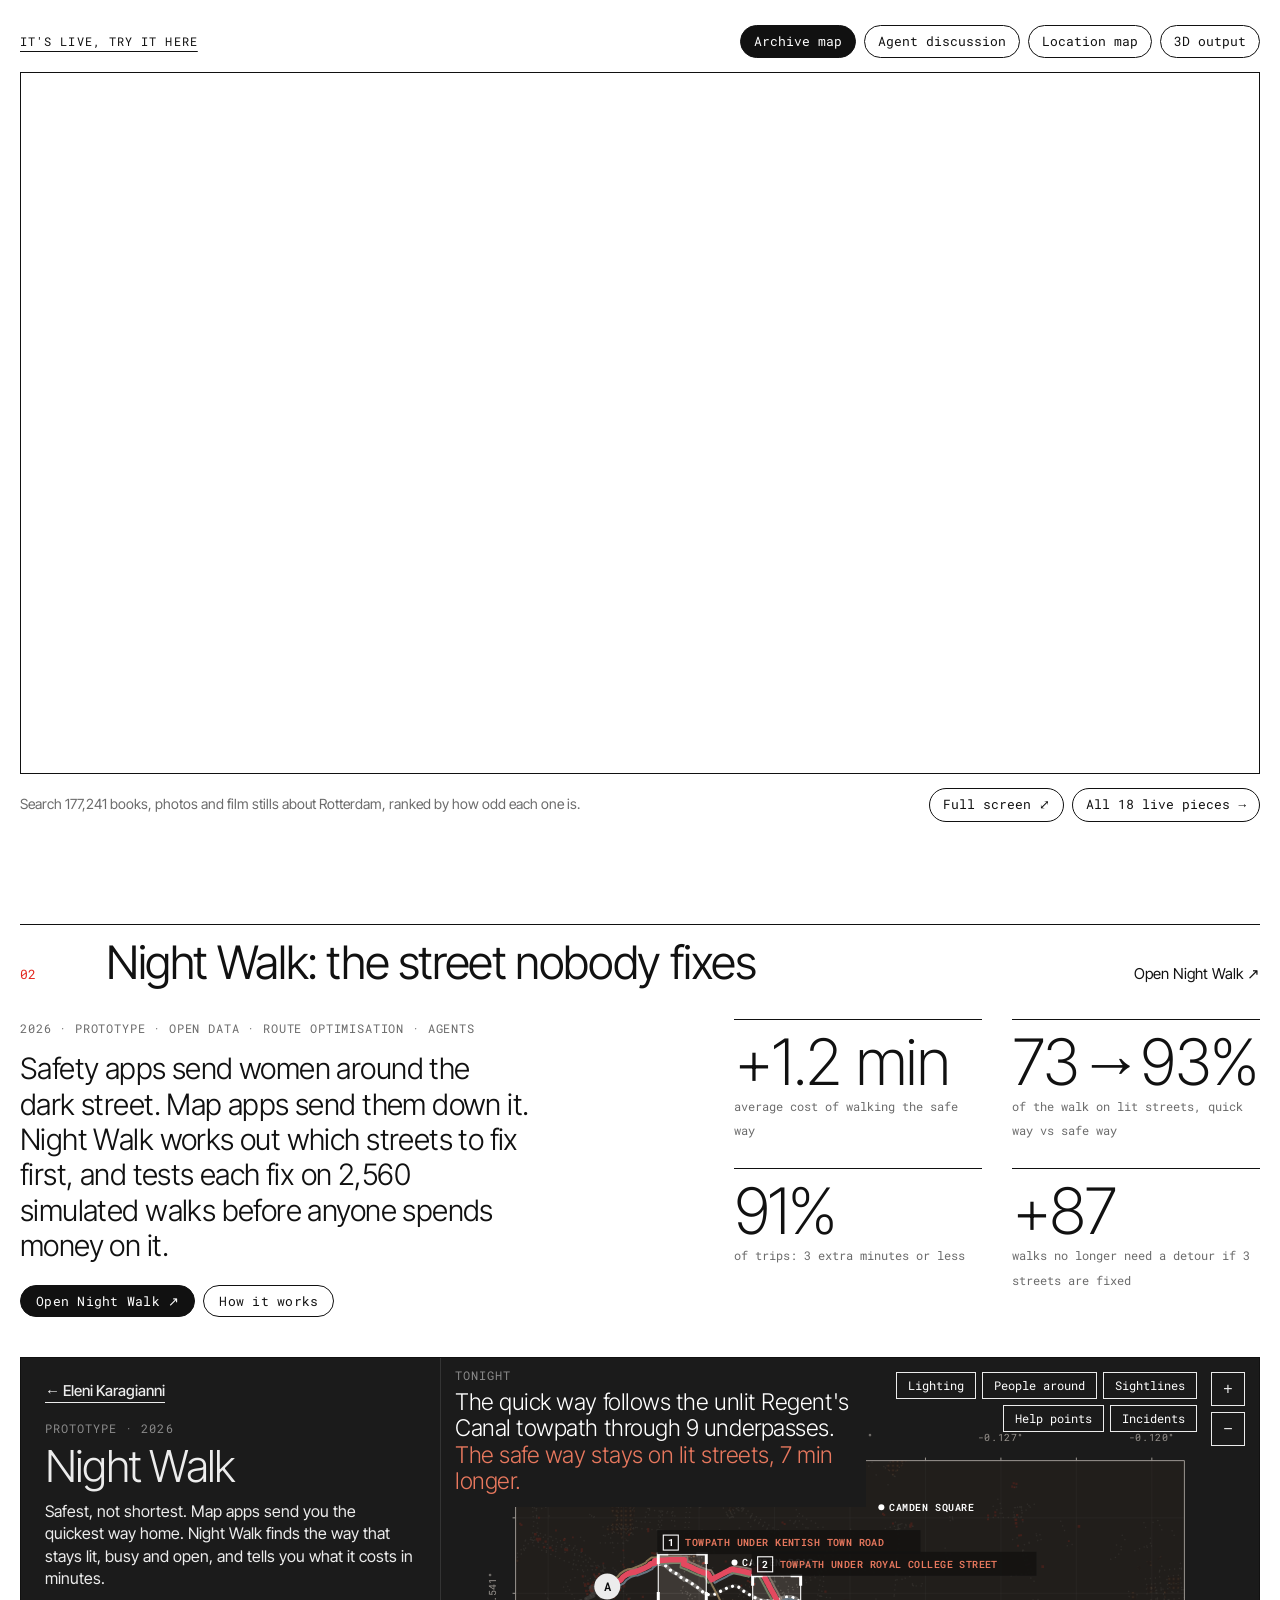
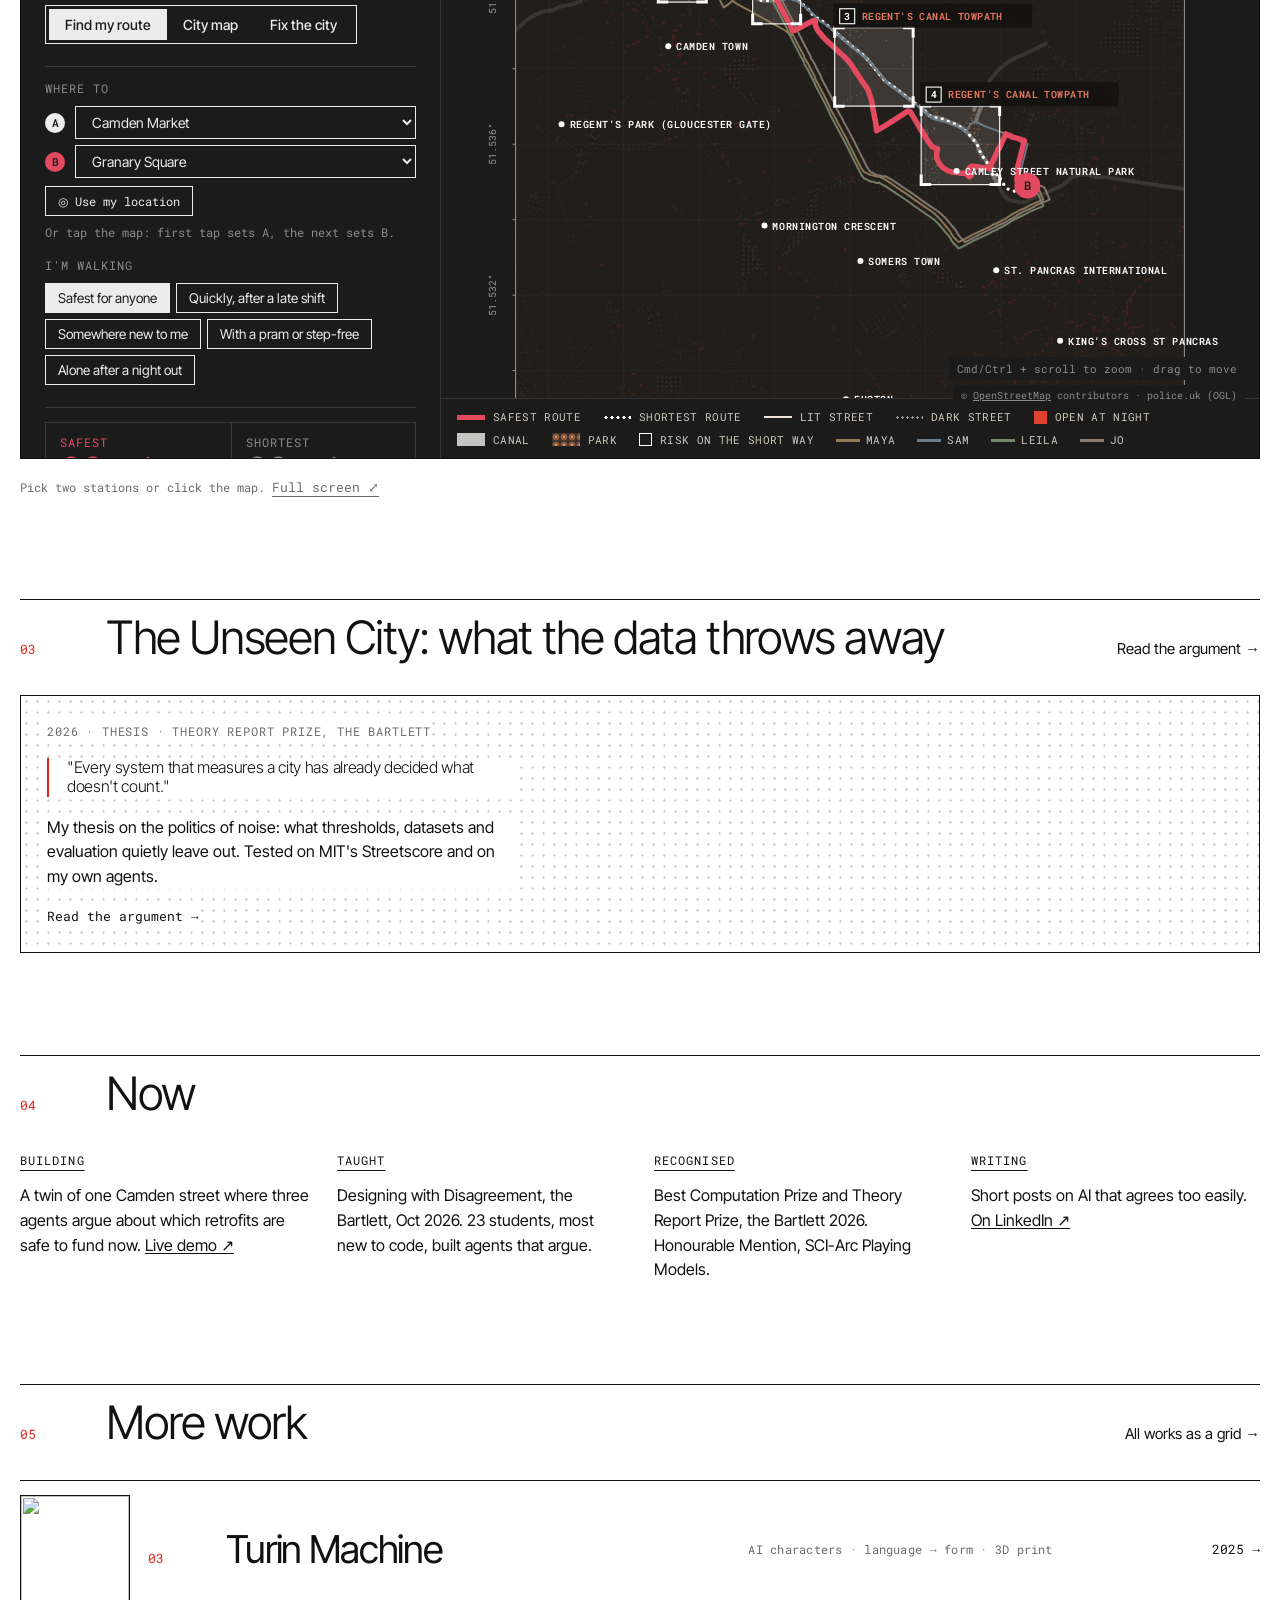
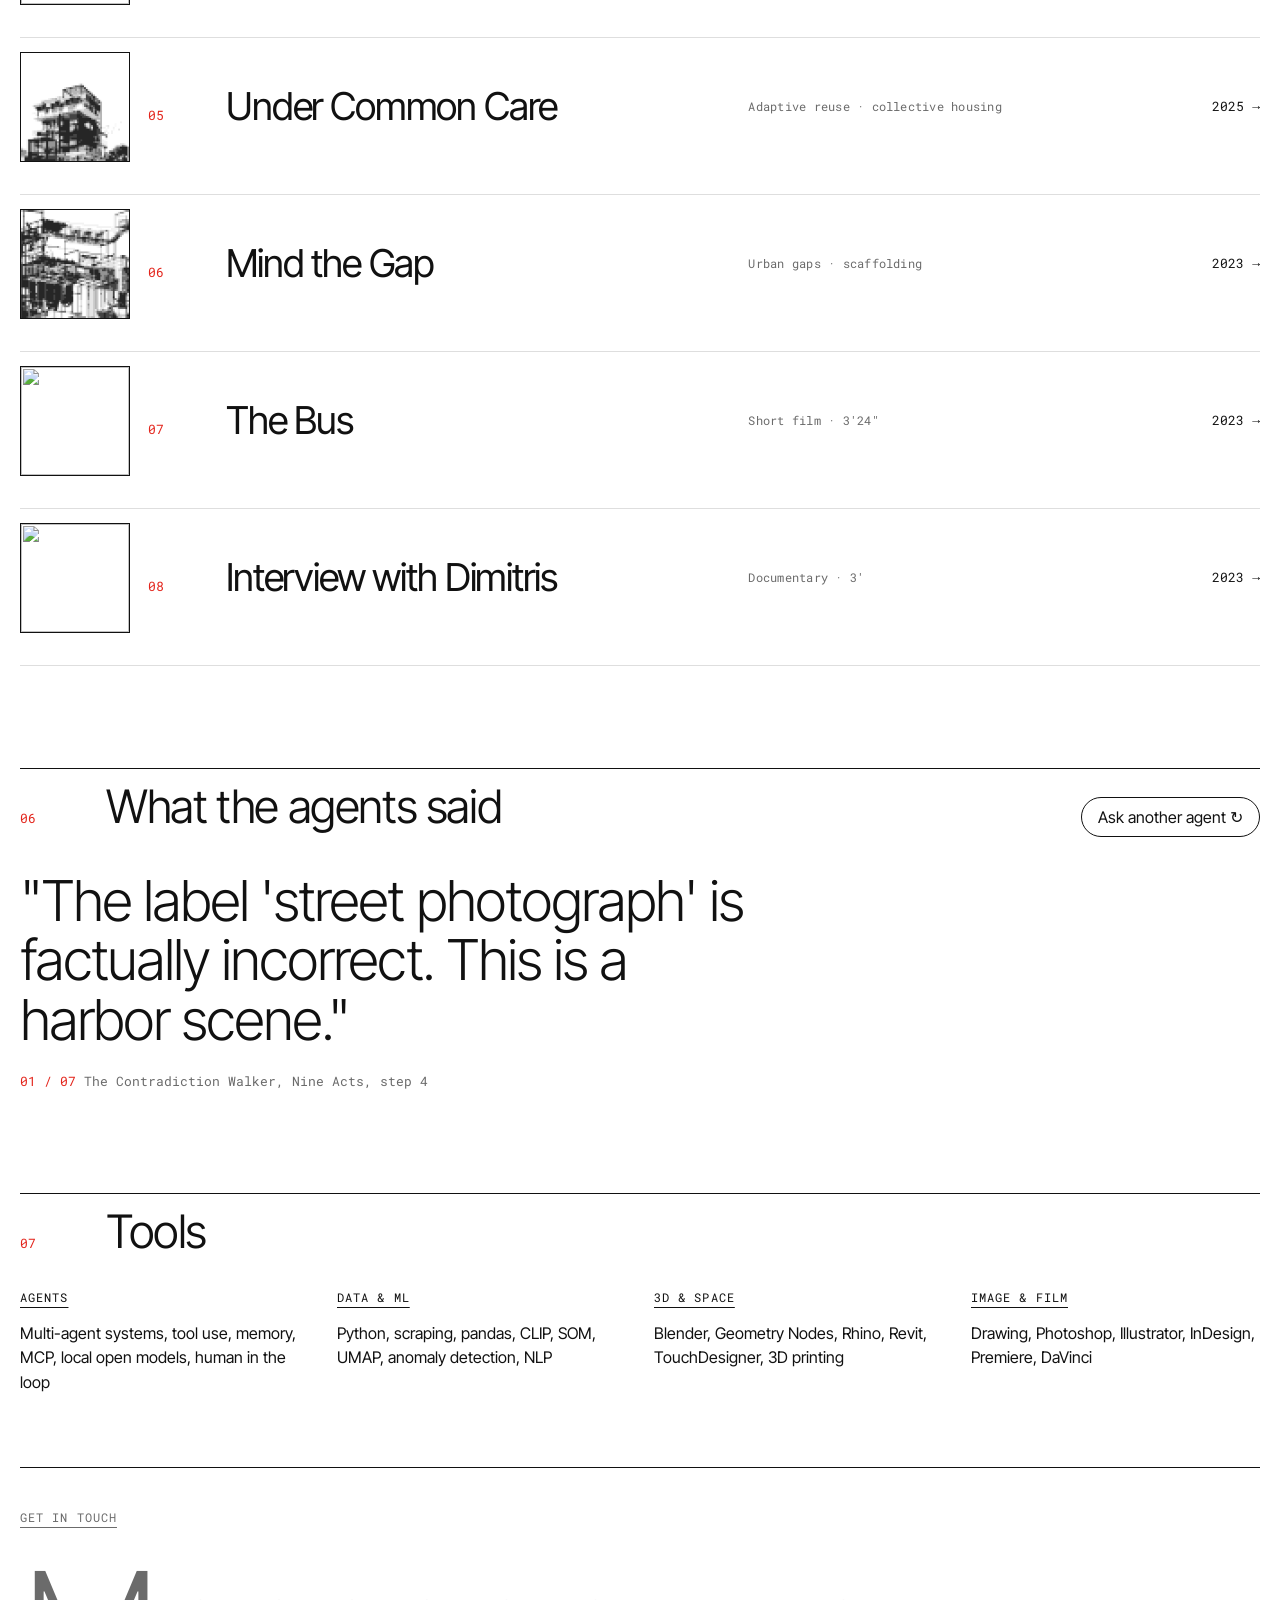
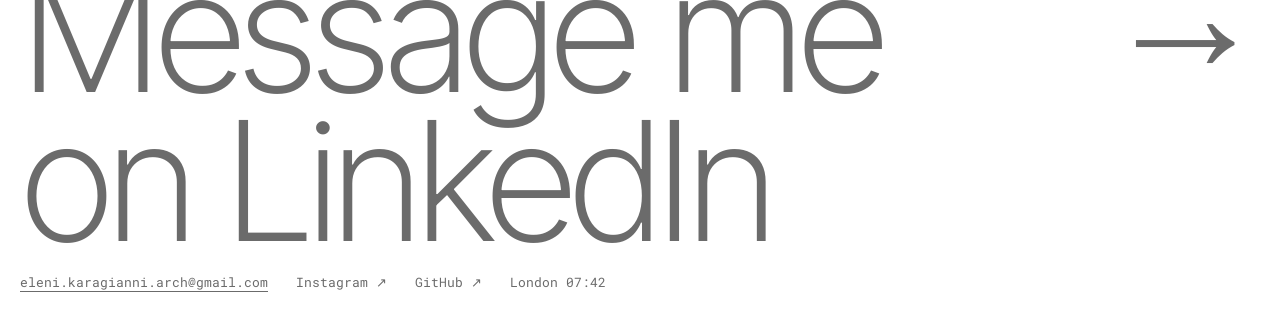
==== commit 77a99988: "New first screen and homepage order: hook, three featured projects, Now strip, LinkedIn contact Co-A" ====
--- a/index.html
+++ b/index.html
@@ -4,10 +4,10 @@
 <meta charset="utf-8">
 <meta name="viewport" content="width=device-width,initial-scale=1,viewport-fit=cover">
 <title>Eleni Karagianni</title>
-<meta name="description" content="Eleni Karagianni: architectural engineer and computational designer in London. I design spaces, and build the tools that test them.">
+<meta name="description" content="Eleni Karagianni. Every system leaves something out. I build tools that find it: AI agents that push back, prototypes and 3D. Trained as an architect, London.">
 <meta property="og:type" content="website"><meta property="og:site_name" content="Eleni Karagianni">
-<meta property="og:title" content="Eleni Karagianni · architectural engineer and computational designer">
-<meta property="og:description" content="AI agents, data pipelines and 3D systems that read cities. London.">
+<meta property="og:title" content="Eleni Karagianni · Every system leaves something out">
+<meta property="og:description" content="I build tools that find it, lately AI agents that push back. Design technologist, London.">
 <meta property="og:url" content="https://www.eleni-karagianni.com/"><meta property="og:image" content="https://www.eleni-karagianni.com/og/home.jpg">
 <meta property="og:image:width" content="1200"><meta property="og:image:height" content="630"><meta name="twitter:card" content="summary_large_image">
 <link rel="icon" href="/favicon.svg" type="image/svg+xml"><link rel="icon" href="/favicon.png" sizes="32x32"><link rel="apple-touch-icon" href="/apple-touch-icon.png">
@@ -276,6 +276,7 @@
 .k-hrow{display:grid;grid-template-columns:minmax(0,1.5fr) minmax(0,1fr) minmax(0,1fr);gap:40px;align-items:end}
 .k-hrow p{font-size:15px}
 .k-claim{font-family:var(--f-display);font-size:clamp(19px,1.7vw,25px)!important;line-height:1.3;letter-spacing:-.015em;font-weight:350;max-width:32ch}.k-claim b{font-weight:600}
+.k-now a{text-decoration:underline;text-underline-offset:2px}.k-now a:hover{color:var(--red)}
 .k-hrow a{text-decoration:none}.k-hrow a:hover{color:var(--red)}
 .k-copy{font:inherit;font-family:var(--f-mono);font-size:13px;background:none;border:0;padding:0;cursor:pointer;color:inherit;text-decoration:underline;text-underline-offset:4px;text-decoration-thickness:1px}
 .k-copy:hover{color:var(--red)}
@@ -490,6 +491,16 @@
 </style>
 <script>window.va=window.va||function(){(window.vaq=window.vaq||[]).push(arguments);};</script>
 <script defer src="/_vercel/insights/script.js"></script>
+<!-- Mouseflow -->
+<script type="text/javascript">
+  window._mfq = window._mfq || [];
+  (function() {
+    var mf = document.createElement("script");
+    mf.type = "text/javascript"; mf.defer = true;
+    mf.src = "//cdn.mouseflow.com/projects/07b442d4-93d4-4c2a-9d2c-a68a9ea2dc57.js";
+    document.getElementsByTagName("head")[0].appendChild(mf);
+  })();
+</script>
 </head>
 <body>
 <div class="wrap">
@@ -498,7 +509,7 @@
     <nav aria-label="Main"><a href="#" class="on">Index</a><a href="#works">Works</a><a href="#lab">Lab</a><a href="#about">About</a></nav>
     <a class="msg" href="#contact">Contact ↗</a>
   </header>
-  <main id="view"></main>
+  <main id="view"><section class="k-hero"><h1 class="k-name">Every system leaves something out. I build tools that find it.</h1><p>Eleni Karagianni. Most AI is built to agree with you. I build the kind that pushes back. Trained as an architect, MArch at the Bartlett, London. Looking for a product or design role at a startup.</p><p>Work: <a href="#nine-acts">Nine Acts of Ostranenie</a> (nine AI agents that argue, Best Computation Prize) · <a href="nightwalk/">Night Walk</a> (which dark streets to fix first, tested on 2,560 simulated walks) · <a href="#unseen-city">The Unseen City</a> (thesis, Theory Report Prize).</p><p><a href="https://www.linkedin.com/in/elenikaragiannii/">LinkedIn</a> · eleni.karagianni.arch@gmail.com</p></section></main>
 </div>
 <div class="theatre" id="theatre" role="dialog" aria-modal="true" aria-label="Demo">
   <div class="th-bar"><span class="tt" id="th-t"></span><span class="sp"></span><a id="th-open" href="#" target="_blank" rel="noopener">Open in new tab ↗</a><button type="button" id="th-close">← Back</button></div>
@@ -720,50 +731,32 @@
 const CAT={"night-walk":"ai","nine-acts":"ai","turin-machine":"ai","unseen-city":"ai","under-common-care":"arch","mind-the-gap":"arch","the-bus":"film","interview-dimitris":"film"};
 let demo=0,qi=0,filt="all";
 const num=p=>p.n.replace("W","");
-const UC_INFO=`<span class="k-info"><span class="f-k dark">04 · 2026 · Thesis · Theory Report Prize</span><span class="k-bq">"Every system that measures a city has already decided what doesn't count."</span><span class="k-bd">A thesis on the politics of noise: what thresholds, datasets and evaluation leave out, tested on MIT's Streetscore and on my own agents.</span></span>`;
+const UC_INFO=`<span class="k-info"><span class="f-k dark">2026 · Thesis · Theory Report Prize</span><span class="k-bq">"Every system that measures a city has already decided what doesn't count."</span><span class="k-bd">A thesis on the politics of noise: what thresholds, datasets and evaluation leave out, tested on MIT's Streetscore and on my own agents.</span></span>`;
 const ht=(p,cls="")=>p&&p.id==="unseen-city"?`<span class="k-dots" aria-hidden="true"></span>${UC_INFO}`:p&&p.thumb?`<img src="${IMG+(cls==="lg"&&p.id==="turin-machine"?"w02_lg.png":p.thumb)}" alt="" loading="lazy">${p.col?`<img class="col" src="${IMG+p.col}" alt="" loading="lazy">`:""}`:`<span class="k-dots" aria-hidden="true"></span>`;
 const sh=(n,t,right="")=>`<div class="k-sh"><span class="k-n">${n}</span><h2>${t}</h2><span class="k-r">${right}</span></div>`;
 function wcard(p,i){return `<a class="k-wc" href="#${p.id}" data-i="${i}" data-cat="${CAT[p.id]}"><span class="k-pic">${ht(p)}</span><span class="k-cap"><span class="k-no">${num(p)}</span><span class="k-tt">${esc(p.t)}</span><span class="k-kd">${esc(p.kind)} · ${p.y}</span></span></a>`}
 function demoFrame(){const [t,u]=DEMOS[demo];return CAN_EMBED?`<iframe src="${u}" title="${esc(t)}" loading="lazy" allow="fullscreen"></iframe>`:`<a class="k-fb" href="${u}" target="_blank" rel="noopener"><img src="${IMG}lab/${FR[t]}" alt=""><span class="btn">Open live ↗</span></a>`}
 const MAIL="eleni.karagianni.arch@gmail.com";
+const LI="https://www.linkedin.com/in/elenikaragiannii/";
 function foot(){return `<footer class="k-foot">
   <p class="lab">Get in touch</p>
-  <a class="k-mail" href="mailto:${MAIL}">Let's talk<span class="k-arr">→</span></a>
-  <div class="k-fl"><button type="button" class="k-copy" data-copy="${MAIL}">${MAIL}</button><a href="https://www.linkedin.com/in/elenikaragiannii/" target="_blank" rel="noopener">LinkedIn ↗</a><a href="https://www.instagram.com/eleni_karagianni_arch/" target="_blank" rel="noopener">Instagram ↗</a><a href="https://github.com/elenikaragianniarch-lab" target="_blank" rel="noopener">GitHub ↗</a><span>London <span class="clk"></span></span></div>
+  <a class="k-mail" href="${LI}" target="_blank" rel="noopener">Message me on LinkedIn<span class="k-arr">→</span></a>
+  <div class="k-fl"><button type="button" class="k-copy" data-copy="${MAIL}">${MAIL}</button><a href="https://www.instagram.com/eleni_karagianni_arch/" target="_blank" rel="noopener">Instagram ↗</a><a href="https://github.com/elenikaragianniarch-lab" target="_blank" rel="noopener">GitHub ↗</a><span>London <span class="clk"></span></span></div>
 </footer>`}
 function stage(){
-  const byId=id=>P.find(p=>p.id===id),na=byId("nine-acts"),tu=byId("turin-machine"),uc=byId("unseen-city"),nw=byId("night-walk"),rest=P.filter(p=>CAT[p.id]!=="ai");
+  const byId=id=>P.find(p=>p.id===id),na=byId("nine-acts"),uc=byId("unseen-city"),more=P.filter(p=>!["nine-acts","night-walk","unseen-city"].includes(p.id));
   return `<section class="k-hero">
-    <div class="k-ht"><span>Portfolio · 2026</span><span>Architectural engineer · computational designer</span><span>London, UK <span class="clk"></span></span></div>
-    <h1 class="k-name" id="nm" aria-label="I design spaces, and build the tools that test them."><span class="w">I</span> <span class="w">design</span> <span class="w">spaces,</span><br class="hb"> <span class="w">and</span> <span class="w">build</span> <span class="w">the</span> <span class="w">tools</span><br class="hb"> <span class="w">that</span> <span class="w">test</span> <span class="w">them.</span></h1>
+    <div class="k-ht"><span>Portfolio · 2026</span><span>Design technologist · AI agents · 3D</span><span>London, UK <span class="clk"></span></span></div>
+    <h1 class="k-name" id="nm" aria-label="Every system leaves something out. I build tools that find it."><span class="w">Every</span> <span class="w">system</span> <span class="w">leaves</span><br class="hb"> <span class="w">something</span> <span class="w">out.</span><br class="hb"> <span class="w">I</span> <span class="w">build</span> <span class="w">tools</span> <span class="w">that</span><br class="hb"> <span class="w">find</span> <span class="w">it.</span></h1>
     <div class="k-hrow">
-      <p class="k-claim"><b>Eleni Karagianni.</b> Architectural engineer and computational designer in London. MArch Urban Design, the Bartlett, UCL.</p>
-      <div><p class="lab">Now</p><p>Open to roles in applied AI, computational design and creative technology.</p><div class="btns" style="margin-top:14px"><a class="btn" href="#nine-acts">See the main project</a><a class="btn ghost" href="#night-walk">Try Night Walk</a></div></div>
-      <div><p class="lab">Contact</p><p><button type="button" class="k-copy" data-copy="${MAIL}">${MAIL}</button><br><a href="https://www.linkedin.com/in/elenikaragiannii/" target="_blank" rel="noopener">LinkedIn ↗</a> &nbsp;<a href="https://www.instagram.com/eleni_karagianni_arch/" target="_blank" rel="noopener">Instagram ↗</a></p></div>
+      <p class="k-claim"><b>Eleni Karagianni.</b> Most AI is built to agree with you. I build the kind that pushes back. Trained as an architect, MArch at the Bartlett.</p>
+      <div><p class="lab">Now</p><p>Looking for a product or design role at a startup. London or remote.</p><div class="btns" style="margin-top:14px"><button type="button" class="btn" data-scroll="s-work">See the work ↓</button><a class="btn ghost" href="nightwalk/">Try Night Walk ↗</a></div></div>
+      <div><p class="lab">Contact</p><p><a href="${LI}" target="_blank" rel="noopener">Message me on LinkedIn ↗</a><br><button type="button" class="k-copy" data-copy="${MAIL}">${MAIL}</button></p></div>
     </div>
   </section>
 
-  <section class="k-s">
-    ${sh("01","Selected works",`<span class="ctrl2"><button type="button" id="cprev" aria-label="Previous work">←</button><span id="ccount">01 / 0${P.length}</span><button type="button" id="cnext" aria-label="Next work">→</button></span>`)}
-    <div class="k-rail" id="rail">${P.map(wcard).join("")}</div>
-    <p class="k-under">Drag, scroll or use the arrows. <a href="#works">See all works as a grid →</a></p>
-  </section>
-
-  <section class="k-s">
-    ${sh("02","New: Night Walk",`<a href="#night-walk">How it works →</a>`)}
-    <div class="k-fx">
-      <div class="k-fx-t">
-        <p class="f-k dark">2026 · prototype · open data · route optimisation · agents</p>
-        <p class="k-big">Safety apps send women around the dark street. Nobody fixes it. Night Walk finds which streets to fix first, tests each fix on 2,560 simulated walks, and turns them into design proposals.</p>
-      </div>
-      <div class="k-nums" style="margin-top:0"><div><b>+1.2 min</b><span>average cost of walking the safe way</span></div><div><b>73→93%</b><span>of the walk on lit streets, quick way vs safe way</span></div><div><b>91%</b><span>of trips: 3 extra minutes or less</span></div><div><b>+87</b><span>walks no longer need a detour if 3 streets are fixed</span></div></div>
-    </div>
-      <div class="k-frame k-nw">${CAN_EMBED?`<iframe src="nightwalk/" title="Night Walk" loading="lazy"></iframe>`:""}<a class="k-mob" href="nightwalk/"><video src="${IMG}v/nw-walk.mp4" poster="${IMG}c08.jpg" muted loop playsinline autoplay preload="metadata" style="display:block;width:100%"></video></a></div>
-    <p class="k-under">Pick two stations or click the map inside. <button type="button" class="k-copy" data-theatre="Night Walk" data-href="nightwalk/">Open full screen ⤢</button></p>
-  </section>
-
-  <section class="k-s">
-    ${sh("03","Featured: Nine Acts of Ostranenie",`<a href="#nine-acts">Open project →</a>`)}
+  <section class="k-s" id="s-work">
+    ${sh("01","Nine Acts: agents that argue",`<a href="#nine-acts">The full project →</a>`)}
     <div class="k-fx">
       <div class="k-fx-t">
         <p class="f-k dark">2026 · with Ruijia Zheng · Best Computation Prize, Bartlett</p>
@@ -773,23 +766,44 @@
       <a class="k-fx-i" href="#nine-acts" aria-label="Nine Acts of Ostranenie">${ht(na)}</a>
     </div>
     <div class="k-try">
-      <div class="k-tryh"><p class="lab">Try it here, it's live</p><span class="k-tabs">${DEMOS.map((d,i)=>`<button type="button" data-demo="${i}" class="${i===demo?"on":""}">${d[0]}</button>`).join("")}</span></div>
+      <div class="k-tryh"><p class="lab">It's live, try it here</p><span class="k-tabs">${DEMOS.map((d,i)=>`<button type="button" data-demo="${i}" class="${i===demo?"on":""}">${d[0]}</button>`).join("")}</span></div>
       <div class="k-frame" id="lbf">${demoFrame()}</div>
       <div class="k-tryh"><p id="lbd">${DEMOS[demo][2]}</p><span class="k-tabs"><button type="button" id="lbfull">Full screen ⤢</button><a href="#lab">All 18 live pieces →</a></span></div>
     </div>
   </section>
 
   <section class="k-s">
-    ${sh("04","Language, form and the city")}
-    <div class="k-pair">
-      <a class="k-pc" href="#${tu.id}"><span class="k-pic wide">${ht(tu,"lg")}</span><span class="f-k dark">${tu.y} · ${esc(tu.kind)}</span><span class="k-pt">${esc(tu.t)}</span><span>${esc(tu.lede)}</span><span class="k-more">See the pipeline →</span></a>
-      <a class="k-pc k-box" href="#${uc.id}"><span class="f-k dark">${num(uc)} · ${uc.y} · Thesis · Theory Report Prize</span><span class="k-pt">${esc(uc.t)}</span><span class="k-bq">"Every system that measures a city has already decided what doesn't count."</span><span class="k-bd">A thesis on the politics of noise: what thresholds, datasets and evaluation leave out, tested on MIT's Streetscore and on my own agents.</span><span class="k-more">Read the argument →</span></a>
-    </div>
+    ${sh("02","Night Walk: the street nobody fixes",`<a href="nightwalk/">Open Night Walk ↗</a>`)}
+    <div class="k-fx">
+      <div class="k-fx-t">
+        <p class="f-k dark">2026 · prototype · open data · route optimisation · agents</p>
+        <p class="k-big">Safety apps send women around the dark street. Map apps send them down it. Night Walk works out which streets to fix first, and tests each fix on 2,560 simulated walks before anyone spends money on it.</p>
+        <div class="btns" style="margin-top:22px"><a class="btn" href="nightwalk/">Open Night Walk ↗</a><a class="btn ghost" href="#night-walk">How it works</a></div>
+      </div>
+      <div class="k-nums" style="margin-top:0"><div><b>+1.2 min</b><span>average cost of walking the safe way</span></div><div><b>73→93%</b><span>of the walk on lit streets, quick way vs safe way</span></div><div><b>91%</b><span>of trips: 3 extra minutes or less</span></div><div><b>+87</b><span>walks no longer need a detour if 3 streets are fixed</span></div></div>
+    </div>
+    <div class="k-frame k-nw">${CAN_EMBED?`<iframe src="nightwalk/" title="Night Walk" loading="lazy"></iframe>`:""}<a class="k-mob" href="nightwalk/"><video src="${IMG}v/nw-walk.mp4" poster="${IMG}c08.jpg" muted loop playsinline autoplay preload="metadata" style="display:block;width:100%"></video></a></div>
+    <p class="k-under">Pick two stations or click the map. <button type="button" class="k-copy" data-theatre="Night Walk" data-href="nightwalk/">Full screen ⤢</button></p>
   </section>
 
   <section class="k-s">
-    ${sh("05","Architecture and film")}
-    <div class="k-list">${rest.map(p=>`<a class="k-row" href="#${p.id}"><span class="k-pic sm">${ht(p)}</span><span class="k-no">${num(p)}</span><span class="k-rt">${esc(p.t)}</span><span class="k-kd">${esc(p.kind)}</span><span class="k-yr">${p.y} →</span></a>`).join("")}</div>
+    ${sh("03","The Unseen City: what the data throws away",`<a href="#unseen-city">Read the argument →</a>`)}
+    <a class="k-pc k-box" href="#${uc.id}" style="max-width:none"><span class="f-k dark">${uc.y} · Thesis · Theory Report Prize, the Bartlett</span><span class="k-bq">"Every system that measures a city has already decided what doesn't count."</span><span class="k-bd">My thesis on the politics of noise: what thresholds, datasets and evaluation quietly leave out. Tested on MIT's Streetscore and on my own agents.</span><span class="k-more">Read the argument →</span></a>
+  </section>
+
+  <section class="k-s">
+    ${sh("04","Now")}
+    <div class="k-tools k-now">
+      <div><p class="lab">Building</p><p>A twin of one Camden street where three agents argue about which retrofits are safe to fund now. <a href="https://elenikaragianniarch-lab.github.io/arlington-road-twin/" target="_blank" rel="noopener">Live demo ↗</a></p></div>
+      <div><p class="lab">Taught</p><p>Designing with Disagreement, the Bartlett, Oct 2026. 23 students, most new to code, built agents that argue.</p></div>
+      <div><p class="lab">Recognised</p><p>Best Computation Prize and Theory Report Prize, the Bartlett 2026. Honourable Mention, SCI-Arc Playing Models.</p></div>
+      <div><p class="lab">Writing</p><p>Short posts on AI that agrees too easily. <a href="${LI}" target="_blank" rel="noopener">On LinkedIn ↗</a></p></div>
+    </div>
+  </section>
+
+  <section class="k-s">
+    ${sh("05","More work",`<a href="#works">All works as a grid →</a>`)}
+    <div class="k-list">${more.map(p=>`<a class="k-row" href="#${p.id}"><span class="k-pic sm">${ht(p)}</span><span class="k-no">${num(p)}</span><span class="k-rt">${esc(p.t)}</span><span class="k-kd">${esc(p.kind)}</span><span class="k-yr">${p.y} →</span></a>`).join("")}</div>
   </section>
 
   <section class="k-s">
@@ -817,9 +831,10 @@
   <div class="k-pgh"><h1 class="k-pgt">About</h1></div>
   <div class="k-ab">
     <div>
-      <p class="k-big">I'm an architectural engineer from Greece, licensed with the Technical Chamber of Greece, and I've just finished the MArch in Urban Design at the Bartlett, UCL.</p>
-      <p class="k-body">I build working systems: archives, agents and pipelines that turn data into images, films and spaces. Most of my work asks how places are lived, seen and remembered, and by whom. I've co-taught a Bartlett workshop on agents that disagree, worked on an AI safety startup, and drawn real buildings in Greece.</p>
-      <p class="k-body"><b>Open to roles in applied AI, computational design and creative technology in London.</b></p>
+      <p class="k-big">Every system leaves something out. A map hides the dark street. A dataset drops the odd photo. A model gives you one confident answer when there should have been an argument.</p>
+      <p class="k-body">Most AI is built to agree with you. I build the kind that pushes back.</p>
+      <p class="k-body">I trained as an architect and started building my own tools to find those gaps. Now I design AI agents that disagree with each other, because the disagreement is where the real answer usually is.</p>
+      <p class="k-body">Architectural engineer, licensed in Greece (TEE). MArch Urban Design, the Bartlett, UCL. <b>Looking for a product or design role at a startup, in London or remote.</b> <a href="${LI}" target="_blank" rel="noopener">Message me on LinkedIn ↗</a></p>
       <p class="k-body"><a href="files/Eleni_Karagianni_CV.pdf">Download CV (PDF)</a></p>
     </div>
     <span class="k-pic"><img src="${IMG}about.jpg" alt="Eleni Karagianni"></span>
@@ -1004,7 +1019,7 @@
   const pg=p?"works":h==="contact"?"about":["lab","works","about"].includes(h)?h:"";
   document.querySelectorAll(".frame-top nav a").forEach(a=>a.classList.toggle("on",a.getAttribute("href")==="#"+pg));
   $("#view").innerHTML=p?projectV(p)+foot():h==="lab"?lab()+foot():h==="works"?works():pg==="about"?aboutPage():stage();
-  document.title=p?`${p.t} · Eleni Karagianni`:pg?pg[0].toUpperCase()+pg.slice(1)+" · Eleni Karagianni":"Eleni Karagianni · AI agents, computational design";
+  document.title=p?`${p.t} · Eleni Karagianni`:pg?pg[0].toUpperCase()+pg.slice(1)+" · Eleni Karagianni":"Eleni Karagianni · Every system leaves something out";
   k=1;drawSeq();tickClock();window.scrollTo(0,0);
   if(h==="contact")setTimeout(()=>$("#contact").scrollIntoView(),40);
   requestAnimationFrame(()=>{nameMount();queueDots();railMark()});
@@ -1036,6 +1051,7 @@
   if(!htRaf)htRaf=requestAnimationFrame(()=>{htRaf=0;nameTick()});
 },{passive:true});
 let rz=0;addEventListener("resize",()=>{clearTimeout(rz);rz=setTimeout(()=>{nameMeasure();queueDots();railMark()},150)});
+document.addEventListener("click",e=>{const b=e.target.closest("[data-scroll]");if(!b)return;const t=document.getElementById(b.dataset.scroll);if(t)t.scrollIntoView({behavior:matchMedia("(prefers-reduced-motion:reduce)").matches?"auto":"smooth"})});
 window.addEventListener("hashchange",route);
 if(document.fonts&&document.fonts.ready)document.fonts.ready.then(()=>{nameMeasure();railMark()});
 route();
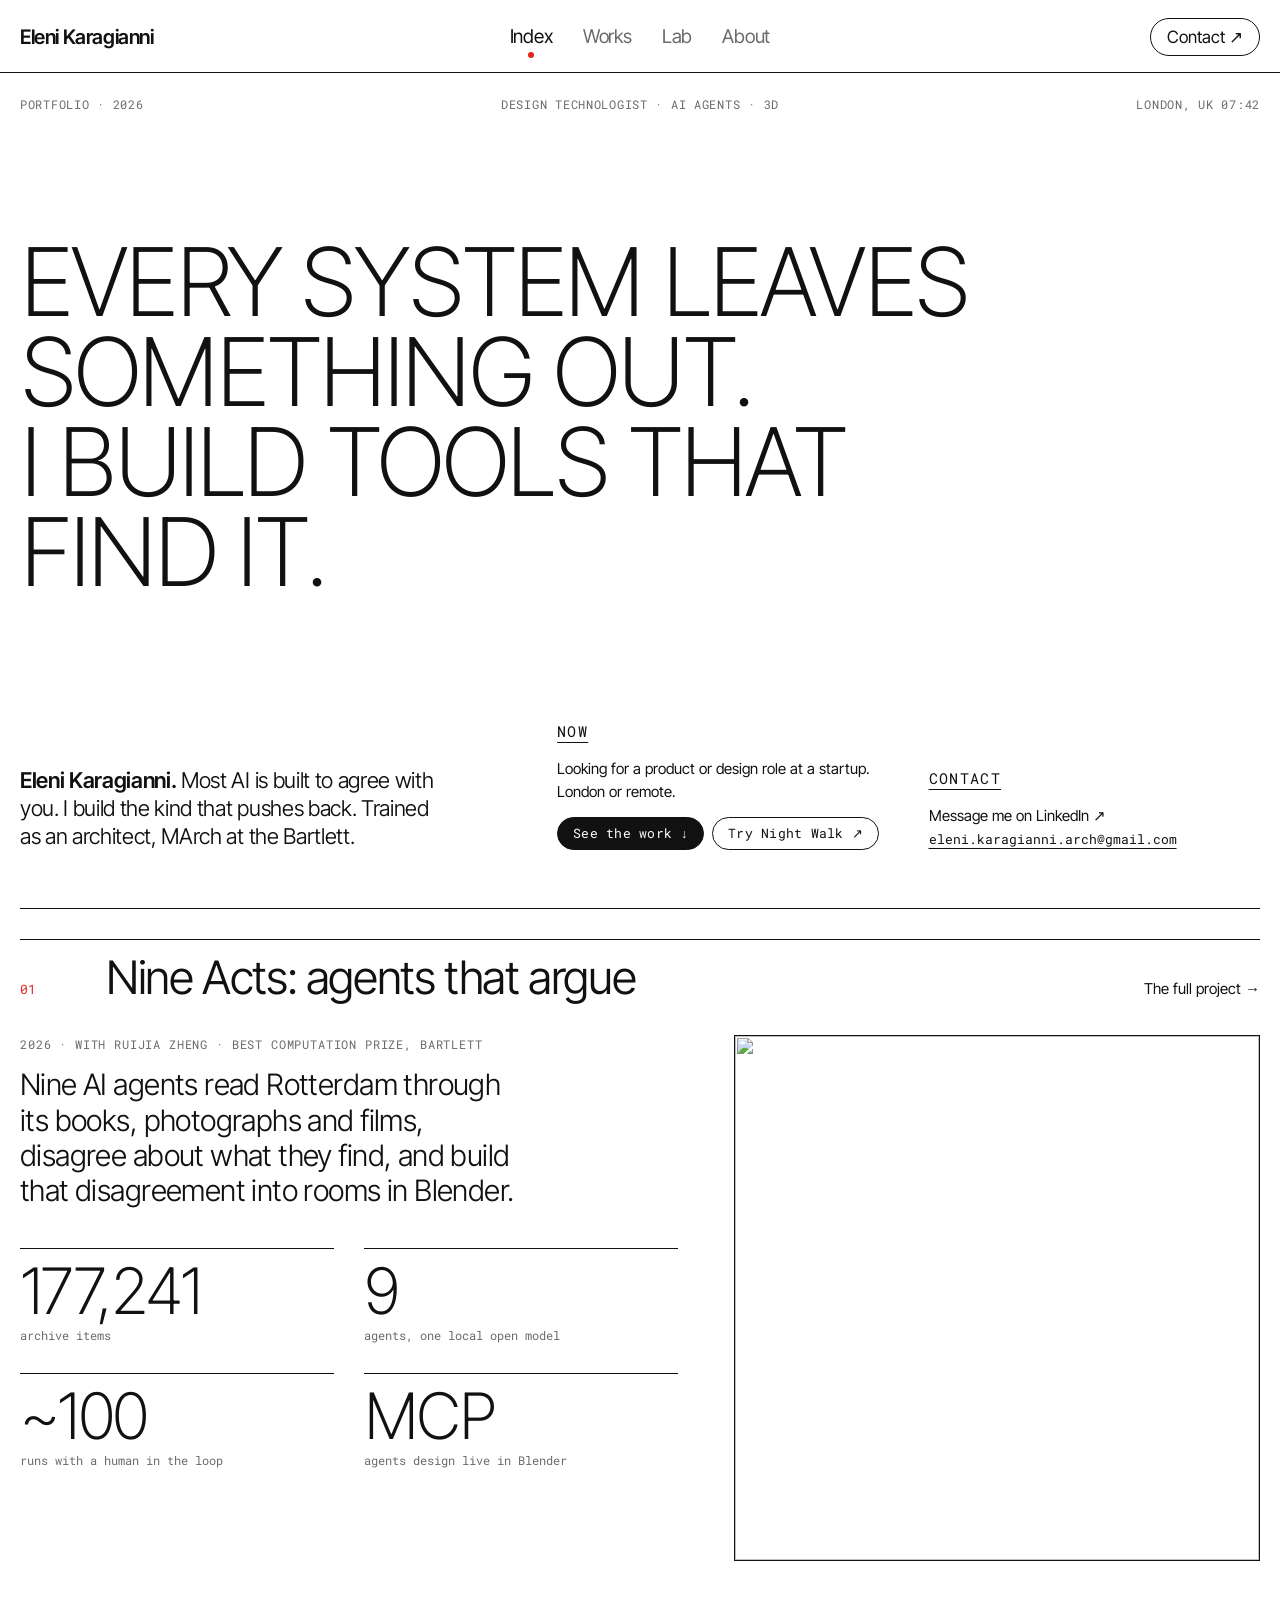
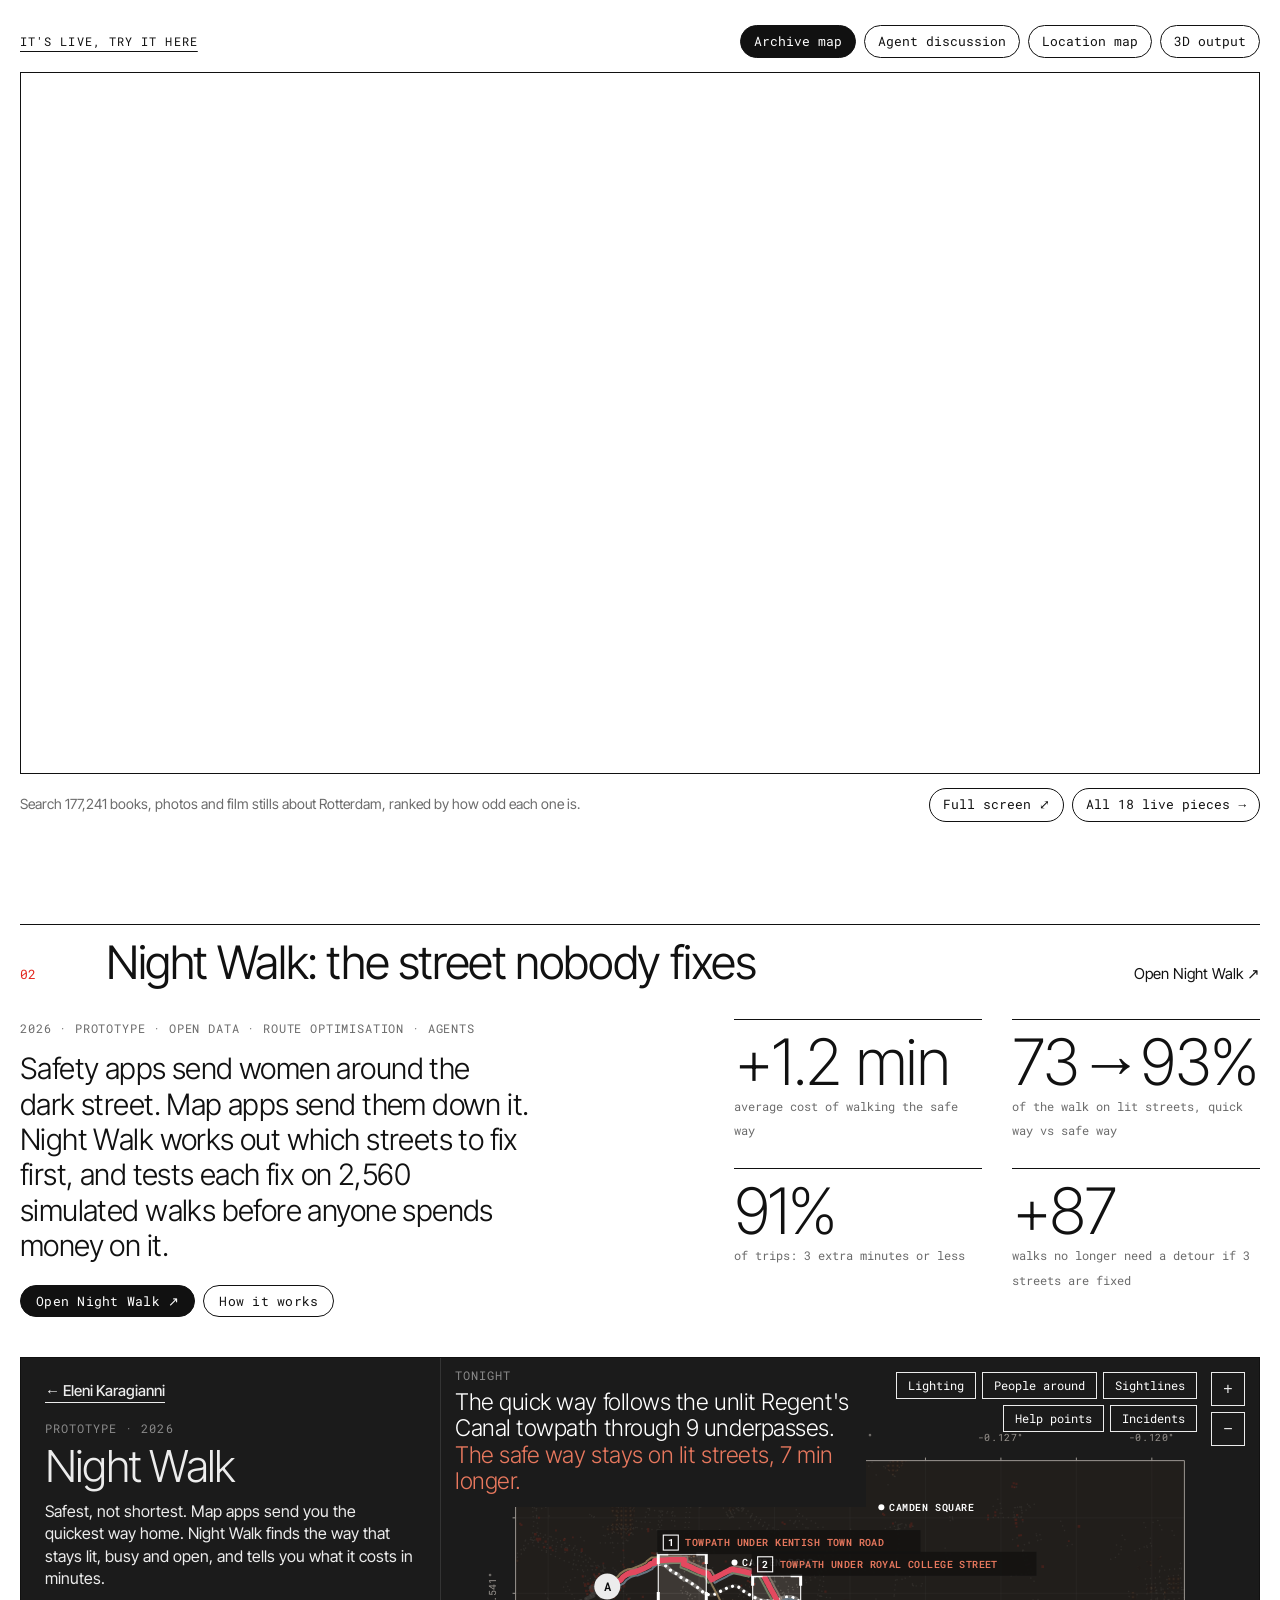
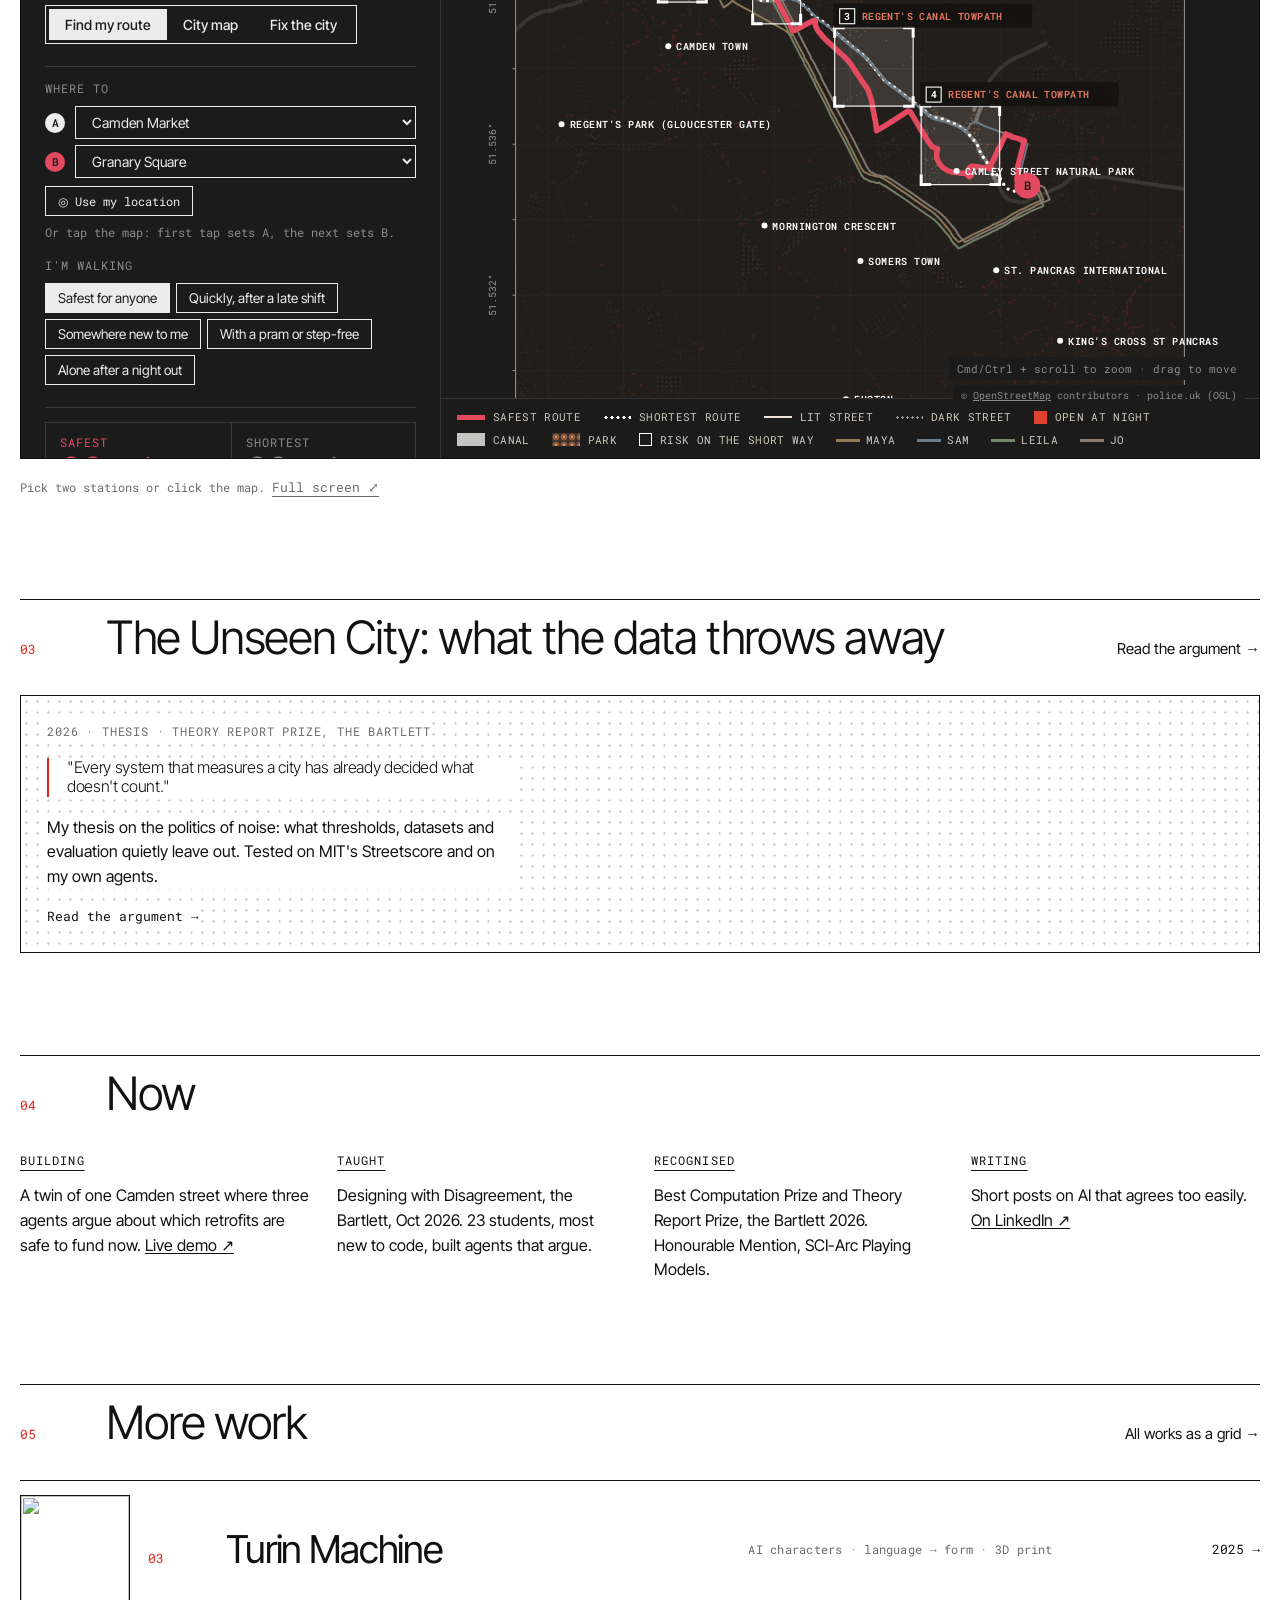
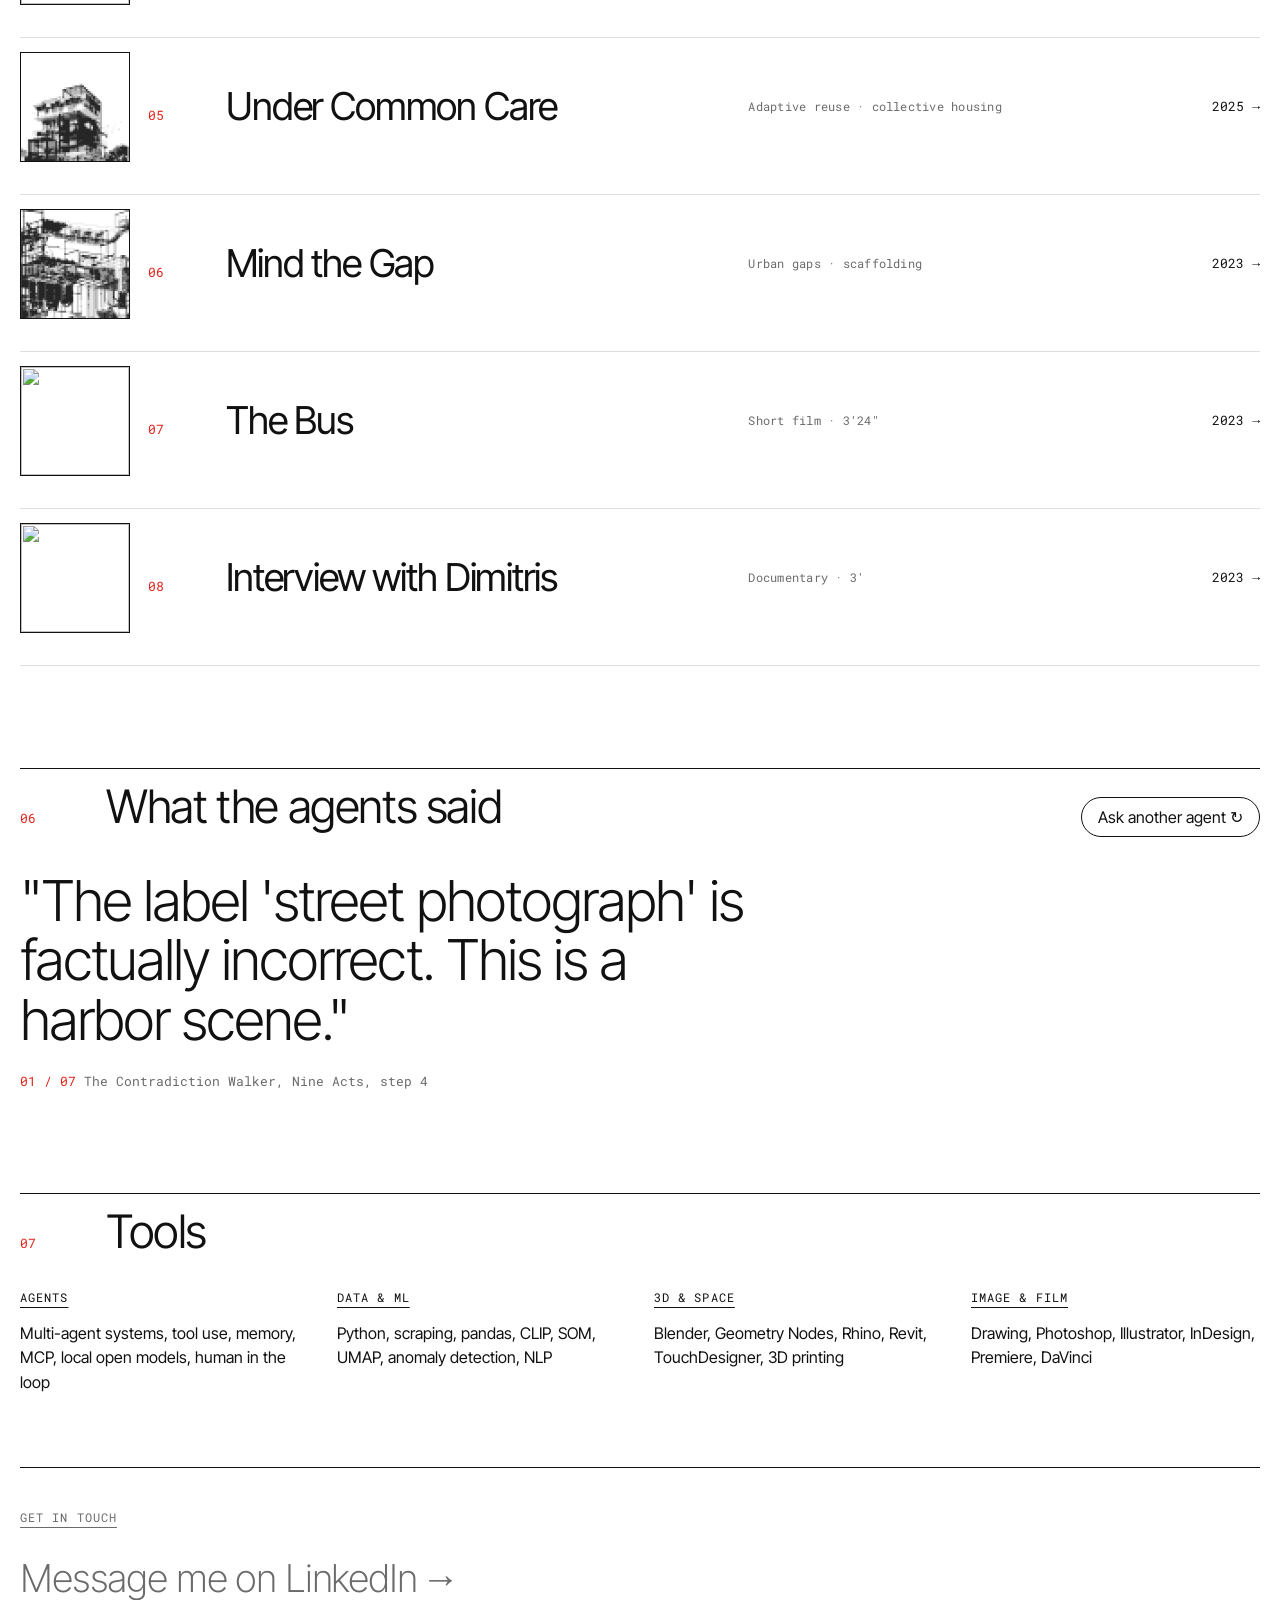
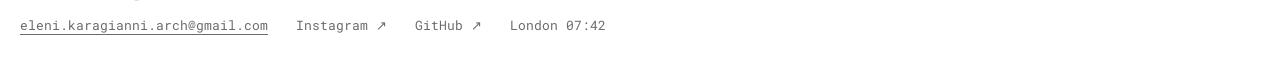
==== commit ab6dfe78: "Smaller LinkedIn link in footer; one-page AI CV download Co-Authored-By: Claude Opus 5.5 <noreply@an" ====
--- a/index.html
+++ b/index.html
@@ -276,6 +276,7 @@
 .k-hrow{display:grid;grid-template-columns:minmax(0,1.5fr) minmax(0,1fr) minmax(0,1fr);gap:40px;align-items:end}
 .k-hrow p{font-size:15px}
 .k-claim{font-family:var(--f-display);font-size:clamp(19px,1.7vw,25px)!important;line-height:1.3;letter-spacing:-.015em;font-weight:350;max-width:32ch}.k-claim b{font-weight:600}
+#s-work{scroll-margin-top:64px}
 .k-now a{text-decoration:underline;text-underline-offset:2px}.k-now a:hover{color:var(--red)}
 .k-hrow a{text-decoration:none}.k-hrow a:hover{color:var(--red)}
 .k-copy{font:inherit;font-family:var(--f-mono);font-size:13px;background:none;border:0;padding:0;cursor:pointer;color:inherit;text-decoration:underline;text-underline-offset:4px;text-decoration-thickness:1px}
@@ -377,7 +378,7 @@
 .k-tools{display:grid;grid-template-columns:repeat(4,minmax(0,1fr));gap:28px}.k-tools p:not(.lab){font-size:16px}
 /* footer */
 .k-foot{border-top:1px solid var(--ink);padding-block:40px 40px;display:grid;gap:16px}
-.k-mail{font-family:var(--f-display);font-size:clamp(64px,13vw,220px);line-height:.9;letter-spacing:-.05em;font-weight:250;text-decoration:none;display:inline-flex;gap:.12em;align-items:baseline;transition:font-variation-settings .5s,color .3s}
+.k-mail{font-family:var(--f-display);font-size:clamp(26px,3vw,42px);line-height:1.1;letter-spacing:-.03em;font-weight:250;text-decoration:none;display:inline-flex;gap:.12em;align-items:baseline;transition:font-variation-settings .5s,color .3s}
 .k-mail:hover{color:var(--red);font-variation-settings:"wght" 600}
 .k-arr{display:inline-block;transition:transform .4s cubic-bezier(.2,.8,.2,1)}.k-mail:hover .k-arr{transform:translateX(.18em)}
 .k-fl{display:flex;flex-wrap:wrap;gap:10px 28px;font-family:var(--f-mono);font-size:13px;align-items:baseline}
